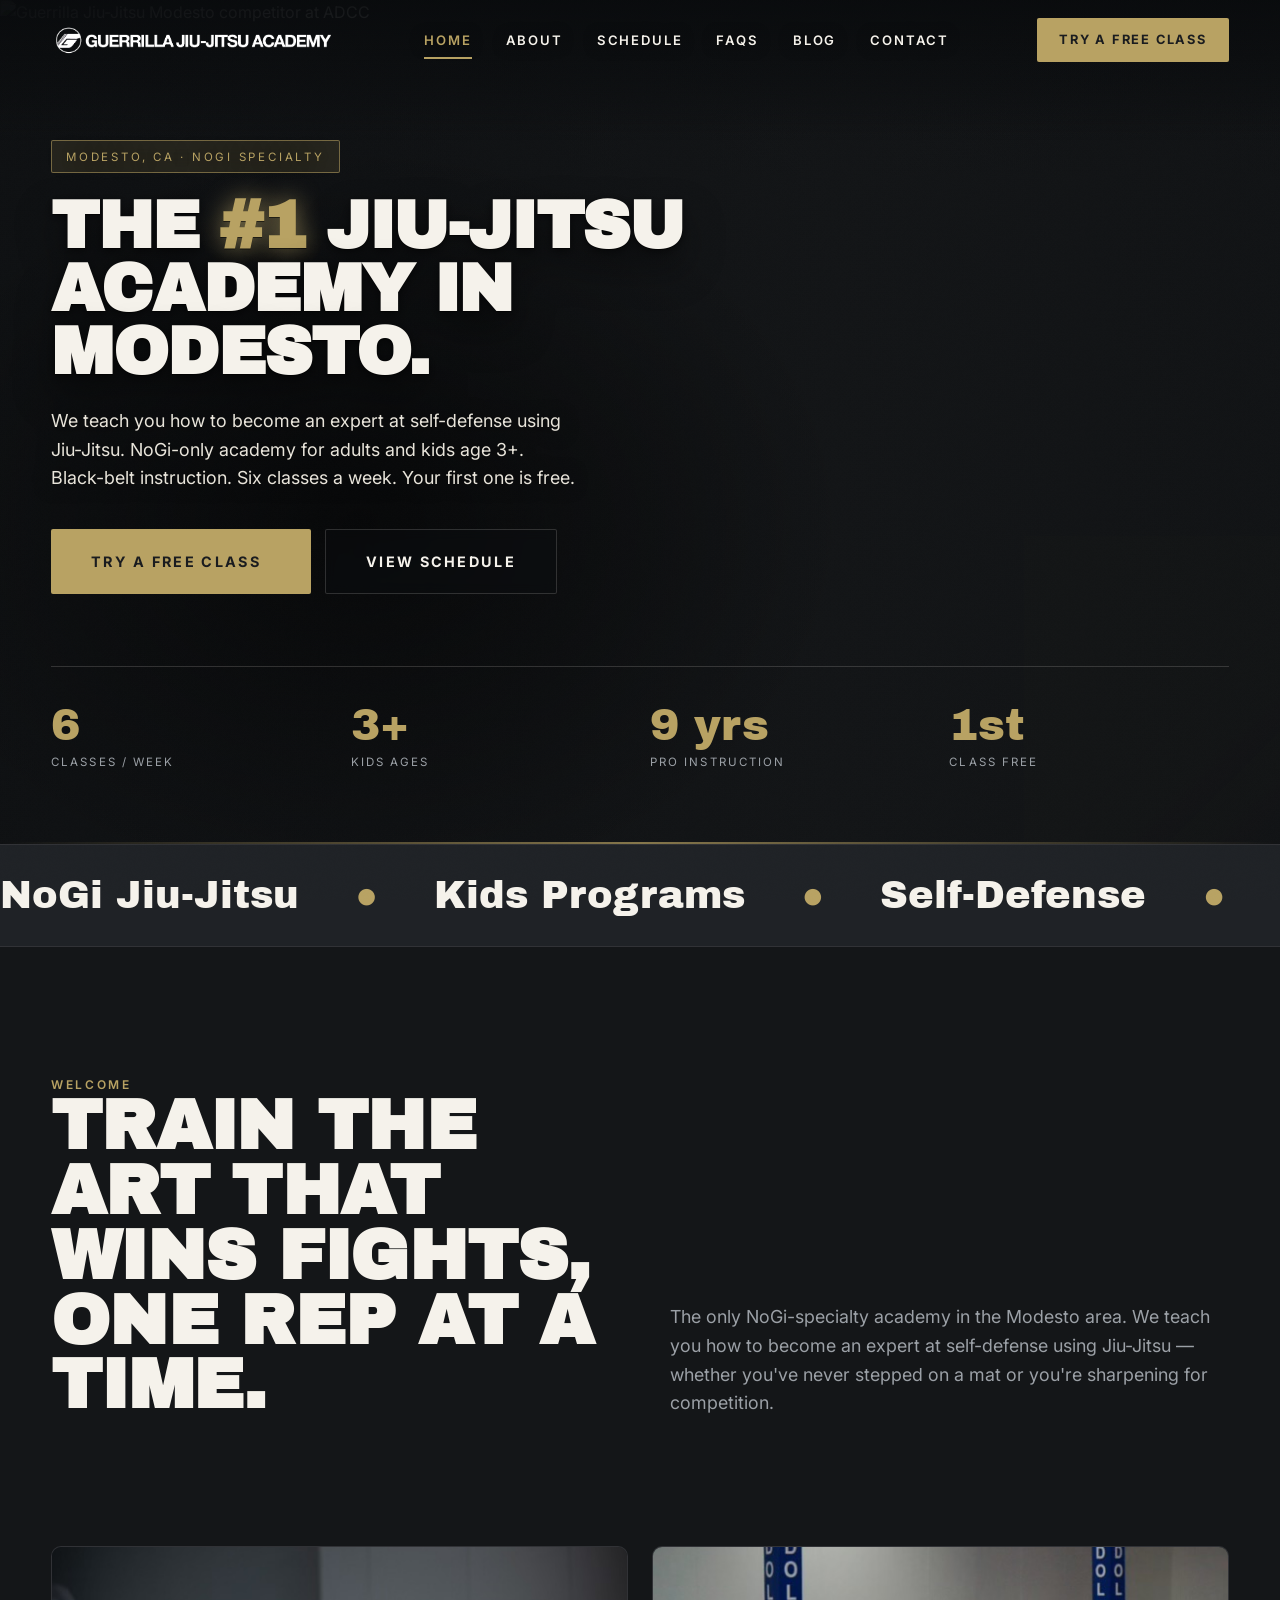
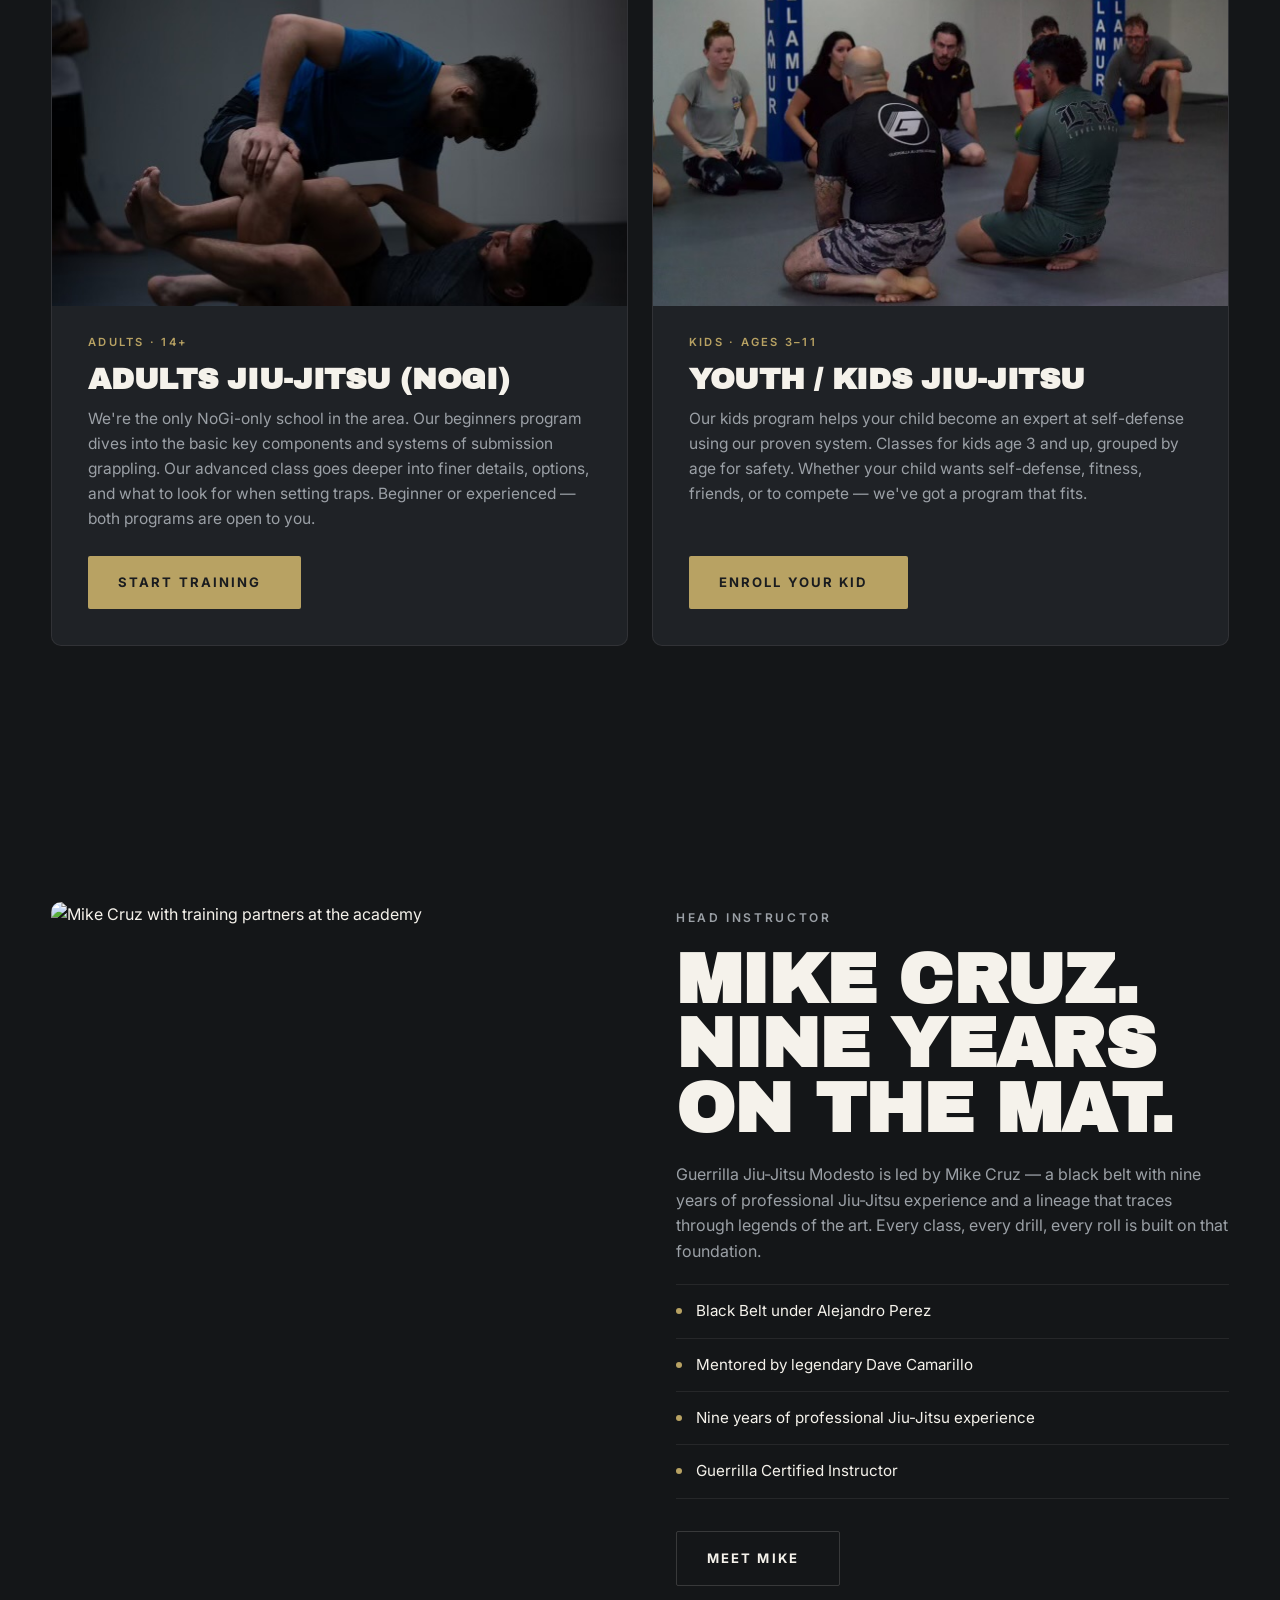
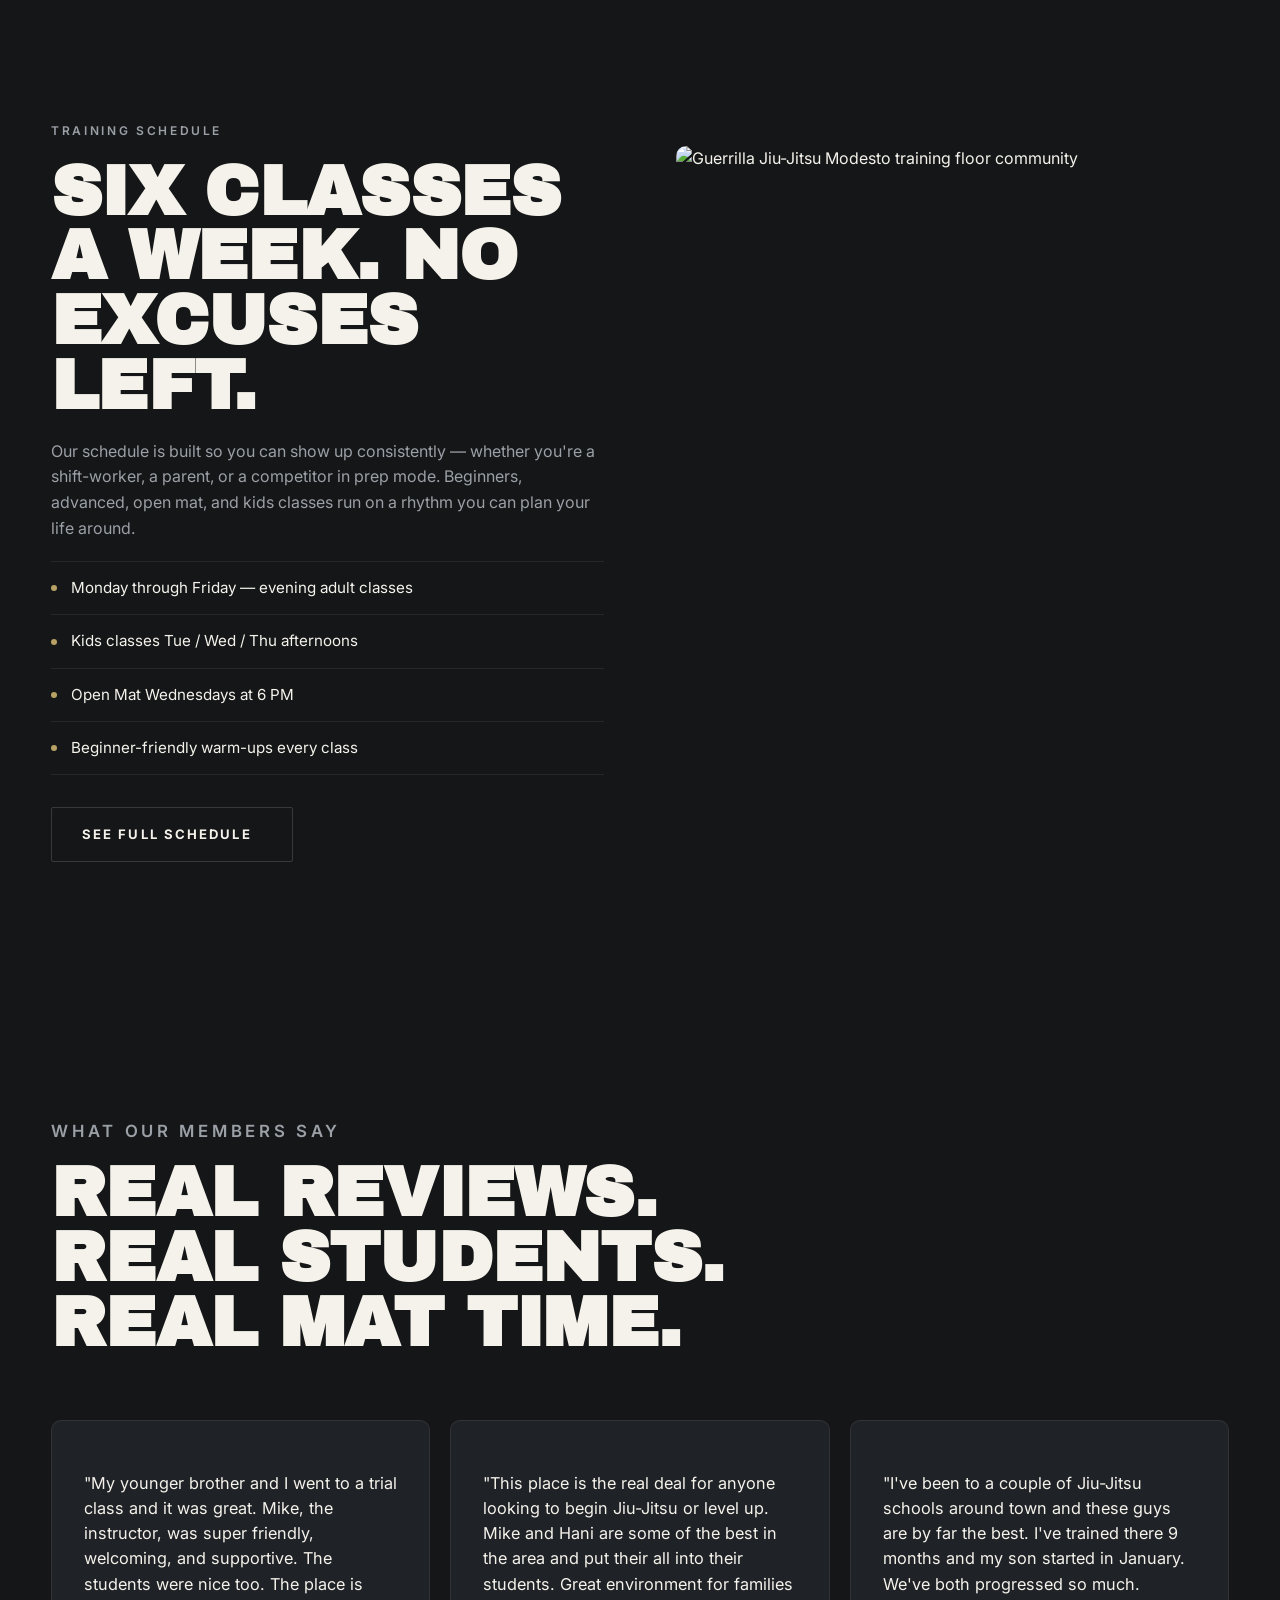
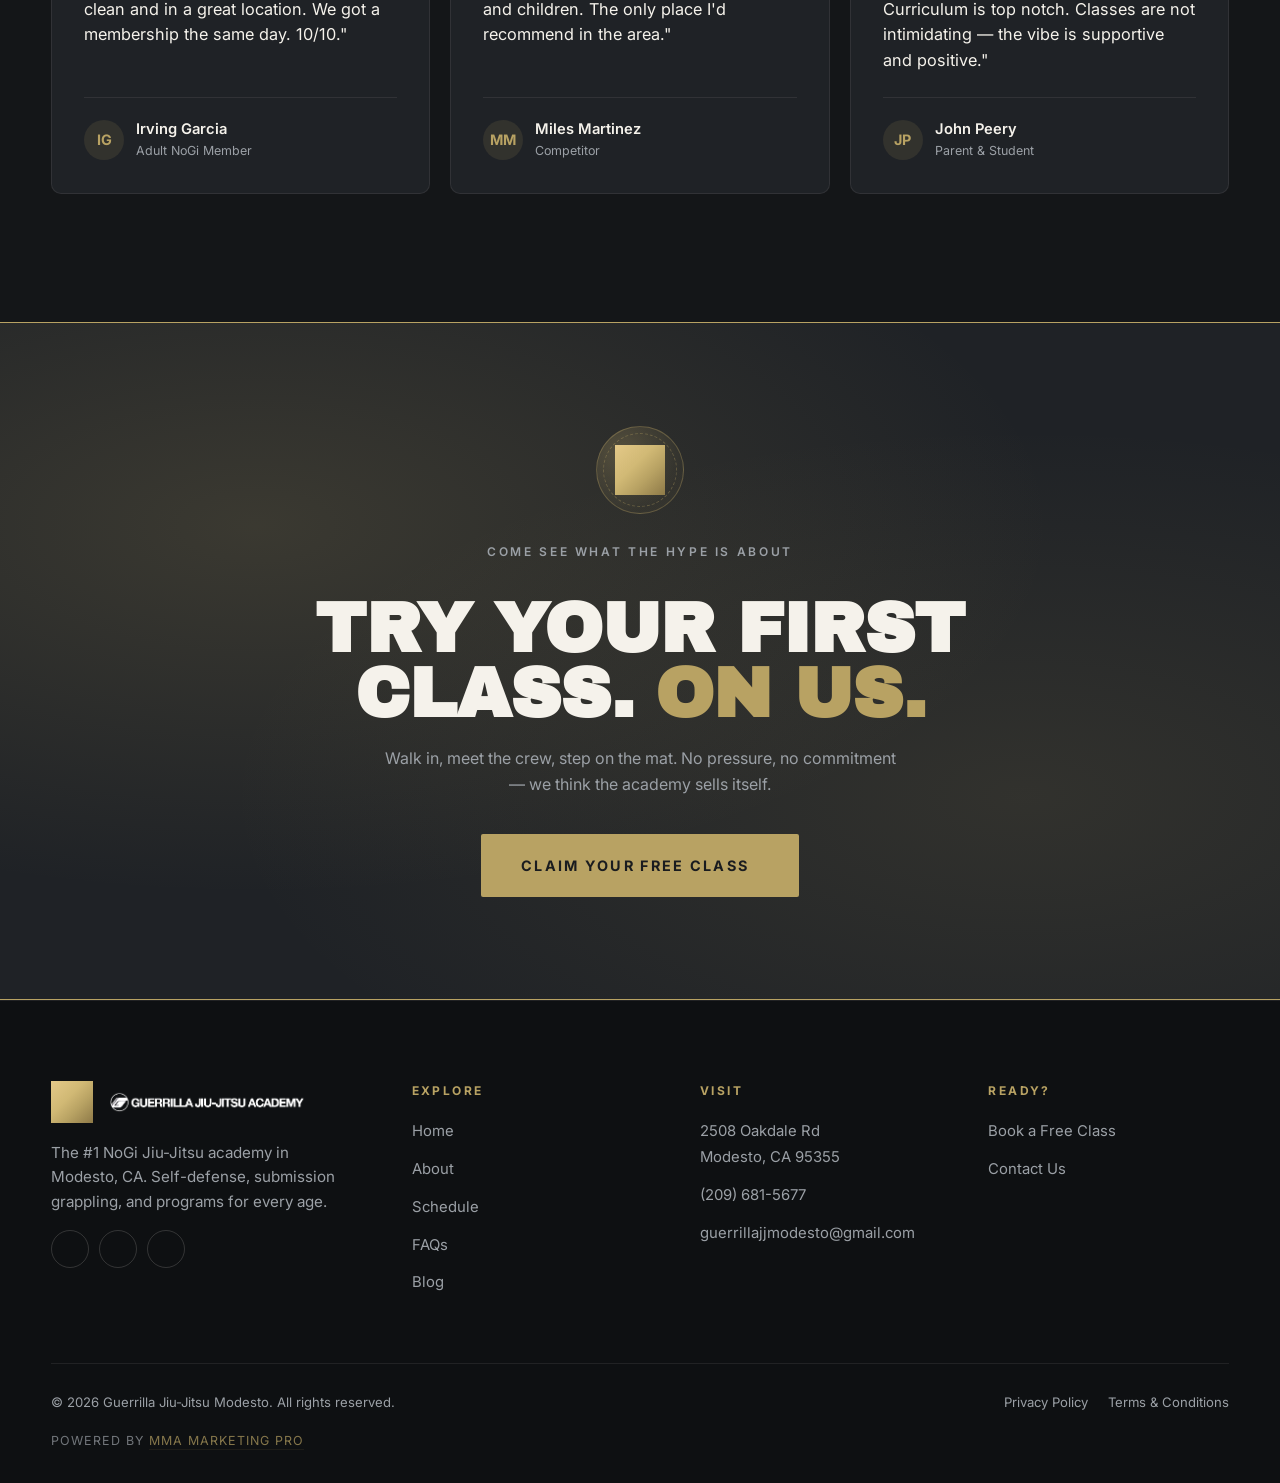
==== index.html @ cc15a61f "Initial site redesign — Guerrilla Jiu-Jitsu Modesto - 9 pages (home, about, schedule, contact, faqs," ====
<!DOCTYPE html>
<html lang="en">
<head>
<meta charset="UTF-8">
<meta name="viewport" content="width=device-width, initial-scale=1.0">
<title>Guerrilla Jiu-Jitsu Modesto | #1 NoGi BJJ Academy in Modesto, CA</title>
<meta name="description" content="Modesto's #1 Jiu-Jitsu academy. NoGi-specialty BJJ for adults and kids age 3+. Black-belt instruction, 6 classes per week. Try your first class free.">
<link rel="canonical" href="https://guerrillajiujitsumodesto.com/">
<meta name="robots" content="index,follow">
<meta name="author" content="Guerrilla Jiu-Jitsu Modesto">
<meta property="og:type" content="website">
<meta property="og:title" content="Guerrilla Jiu-Jitsu Modesto | #1 NoGi BJJ Academy in Modesto, CA">
<meta property="og:description" content="Modesto's #1 Jiu-Jitsu academy. NoGi-specialty BJJ for adults and kids age 3+. Black-belt instruction, 6 classes per week. Try your first class free.">
<meta property="og:url" content="https://guerrillajiujitsumodesto.com/">
<meta property="og:image" content="https://guerrillajiujitsumodesto.com/images/hero/IMG_1537.JPG">
<meta property="og:site_name" content="Guerrilla Jiu-Jitsu Modesto">
<meta name="twitter:card" content="summary_large_image">
<meta name="twitter:title" content="Guerrilla Jiu-Jitsu Modesto | #1 NoGi BJJ Academy in Modesto, CA">
<meta name="twitter:description" content="Modesto's #1 Jiu-Jitsu academy. NoGi-specialty BJJ for adults and kids age 3+. Black-belt instruction, 6 classes per week. Try your first class free.">
<meta name="twitter:image" content="https://guerrillajiujitsumodesto.com/images/hero/IMG_1537.JPG">
<link rel="icon" type="image/webp" href="images/logo/logo-circle.webp">
<link rel="apple-touch-icon" href="images/logo/logo-circle.webp">
<meta name="theme-color" content="#141618">
<link rel="preconnect" href="https://fonts.googleapis.com">
<link rel="preconnect" href="https://fonts.gstatic.com" crossorigin>
<link href="https://fonts.googleapis.com/css2?family=Archivo+Black&family=Inter:wght@400;500;600;700;800&display=swap" rel="stylesheet">
<link rel="stylesheet" href="styles.css">
</head>
<body>

<!-- NAVBAR -->
<nav class="nav" aria-label="Main navigation">
  <div class="nav-inner">
    <a class="nav-logo-wrap" href="index.html">
      <img class="nav-logo" src="images/logo/logo-wordmark.png" alt="Guerrilla Jiu-Jitsu Academy" onerror="this.style.display='none';this.nextElementSibling.classList.add('show');">
      <span class="nav-logo-text">GUERRILLA <span class="accent">JJ</span></span>
    </a>
    <div class="nav-links">
      <a href="index.html" class="active">Home</a>
      <a href="about.html">About</a>
      <a href="services.html">Schedule</a>
      <a href="faqs.html">FAQs</a>
      <a href="blog.html">Blog</a>
      <a href="contact.html">Contact</a>
    </div>
    <button class="nav-cta" data-cta="lead-modal">Try a Free Class</button>
    <button class="nav-toggle" aria-label="Open menu" aria-expanded="false">
      <i data-lucide="menu"></i>
    </button>
    <div class="nav-mobile">
      <a href="index.html">Home</a>
      <a href="about.html">About</a>
      <a href="services.html">Schedule</a>
      <a href="faqs.html">FAQs</a>
      <a href="blog.html">Blog</a>
      <a href="contact.html">Contact</a>
      <button class="nav-cta-mobile" data-cta="lead-modal">Try a Free Class</button>
    </div>
  </div>
</nav>
<main id="main">


<!-- HERO -->
<header class="hero">
  <div class="hero-bg">
    <img src="images/hero/IMG_1537.JPG" alt="Guerrilla Jiu-Jitsu Modesto competitor at ADCC" loading="lazy" decoding="async">
  </div>
  <div class="hero-watermark brand-stamp brand-stamp--circle brand-stamp--watermark" aria-hidden="true"></div>
  <div class="container hero-content">
    <p class="eyebrow">Modesto, CA · NoGi Specialty</p>
    <h1 class="display">The <span class="accent">#1</span> Jiu-Jitsu Academy in Modesto.</h1>
    <p class="lead">We teach you how to become an expert at self-defense using Jiu-Jitsu. NoGi-only academy for adults and kids age 3+. Black-belt instruction. Six classes a week. Your first one is free.</p>
    <div class="hero-ctas">
      <button class="btn btn-primary btn-large" data-cta="lead-modal">Try a Free Class <i data-lucide="arrow-right"></i></button>
      <a href="services.html" class="btn btn-ghost btn-large">View Schedule</a>
    </div>
    <div class="hero-stats">
      <div><div class="stat-num">6</div><div class="stat-label">Classes / Week</div></div>
      <div><div class="stat-num">3+</div><div class="stat-label">Kids Ages</div></div>
      <div><div class="stat-num">9 yrs</div><div class="stat-label">Pro Instruction</div></div>
      <div><div class="stat-num">1st</div><div class="stat-label">Class Free</div></div>
    </div>
  </div>
</header>

<!-- MARQUEE -->
<div class="marquee" aria-hidden="true">
  <div class="marquee-track">
    <span class="marquee-item">NoGi Jiu-Jitsu <span class="dot">●</span></span>
    <span class="marquee-item">Kids Programs <span class="dot">●</span></span>
    <span class="marquee-item">Self-Defense <span class="dot">●</span></span>
    <span class="marquee-item">Competition Ready <span class="dot">●</span></span>
    <span class="marquee-item">Submission Grappling <span class="dot">●</span></span>
    <span class="marquee-item">Beginners Welcome <span class="dot">●</span></span>
    <span class="marquee-item">NoGi Jiu-Jitsu <span class="dot">●</span></span>
    <span class="marquee-item">Kids Programs <span class="dot">●</span></span>
    <span class="marquee-item">Self-Defense <span class="dot">●</span></span>
    <span class="marquee-item">Competition Ready <span class="dot">●</span></span>
    <span class="marquee-item">Submission Grappling <span class="dot">●</span></span>
    <span class="marquee-item">Beginners Welcome <span class="dot">●</span></span>
  </div>
</div>

<!-- WELCOME -->
<section>
  <div class="container">
    <div class="section-head--split fade-up">
      <div>
        <p class="eyebrow">Welcome</p>
        <h2 class="display">Train the art that wins fights, one rep at a time.</h2>
      </div>
      <p class="lead">The only NoGi-specialty academy in the Modesto area. We teach you how to become an expert at self-defense using Jiu-Jitsu — whether you've never stepped on a mat or you're sharpening for competition.</p>
    </div>
  </div>
</section>

<!-- PROGRAMS -->
<section style="padding-top: 0;">
  <div class="container">
    <div class="programs">
      <article class="program-card fade-up">
        <div class="program-card-img">
          <img src="images/gallery/DSC04588.jpg" alt="Adults NoGi class training" loading="lazy" decoding="async">
        </div>
        <div class="program-card-tag">Adults · 14+</div>
        <h3 class="display">Adults Jiu-Jitsu (NoGi)</h3>
        <p>We're the only NoGi-only school in the area. Our beginners program dives into the basic key components and systems of submission grappling. Our advanced class goes deeper into finer details, options, and what to look for when setting traps. Beginner or experienced — both programs are open to you.</p>
        <button class="btn btn-primary" data-cta="lead-modal" data-program="adults-jiu-jitsu">Start Training <i data-lucide="arrow-right"></i></button>
      </article>
      <article class="program-card fade-up">
        <div class="program-card-img">
          <img src="images/gallery/IMG_3785.jpg" alt="Group class at Guerrilla Jiu-Jitsu Modesto" loading="lazy" decoding="async">
        </div>
        <div class="program-card-tag">Kids · Ages 3–11</div>
        <h3 class="display">Youth / Kids Jiu-Jitsu</h3>
        <p>Our kids program helps your child become an expert at self-defense using our proven system. Classes for kids age 3 and up, grouped by age for safety. Whether your child wants self-defense, fitness, friends, or to compete — we've got a program that fits.</p>
        <button class="btn btn-primary" data-cta="lead-modal" data-program="kids-jiu-jitsu">Enroll Your Kid <i data-lucide="arrow-right"></i></button>
      </article>
    </div>
  </div>
</section>

<!-- INSTRUCTOR FEATURE -->
<section>
  <div class="container">
    <div class="feature-row fade-up">
      <div class="feature-media">
        <img src="images/gallery/merab_aljo_visit-50.JPEG" alt="Mike Cruz with training partners at the academy" loading="lazy" decoding="async">
      </div>
      <div class="feature-copy">
        <p class="eyebrow">Head Instructor</p>
        <h2 class="display">Mike Cruz. Nine Years on the Mat.</h2>
        <p>Guerrilla Jiu-Jitsu Modesto is led by Mike Cruz — a black belt with nine years of professional Jiu-Jitsu experience and a lineage that traces through legends of the art. Every class, every drill, every roll is built on that foundation.</p>
        <ul class="feature-list">
          <li>Black Belt under Alejandro Perez</li>
          <li>Mentored by legendary Dave Camarillo</li>
          <li>Nine years of professional Jiu-Jitsu experience</li>
          <li>Guerrilla Certified Instructor</li>
        </ul>
        <a href="about.html" class="btn btn-ghost">Meet Mike <i data-lucide="arrow-right"></i></a>
      </div>
    </div>
  </div>
</section>

<!-- 6 DAYS -->
<section style="padding-top: 0;">
  <div class="container">
    <div class="feature-row feature-row--reverse fade-up">
      <div class="feature-media">
        <img src="images/gallery/IMG_1856.JPG" alt="Guerrilla Jiu-Jitsu Modesto training floor community" loading="lazy" decoding="async">
      </div>
      <div class="feature-copy">
        <p class="eyebrow">Training Schedule</p>
        <h2 class="display">Six Classes a Week. No Excuses Left.</h2>
        <p>Our schedule is built so you can show up consistently — whether you're a shift-worker, a parent, or a competitor in prep mode. Beginners, advanced, open mat, and kids classes run on a rhythm you can plan your life around.</p>
        <ul class="feature-list">
          <li>Monday through Friday — evening adult classes</li>
          <li>Kids classes Tue / Wed / Thu afternoons</li>
          <li>Open Mat Wednesdays at 6 PM</li>
          <li>Beginner-friendly warm-ups every class</li>
        </ul>
        <a href="services.html" class="btn btn-ghost">See Full Schedule <i data-lucide="arrow-right"></i></a>
      </div>
    </div>
  </div>
</section>

<!-- TESTIMONIALS -->
<section>
  <div class="container">
    <div class="section-head fade-up">
      <p class="eyebrow">What Our Members Say</p>
      <h2 class="display">Real Reviews. Real Students. Real Mat Time.</h2>
    </div>
    <div class="testimonials">
      <article class="testimonial fade-up">
        <div class="stars" aria-label="5 stars">
          <i data-lucide="star" fill="currentColor"></i><i data-lucide="star" fill="currentColor"></i><i data-lucide="star" fill="currentColor"></i><i data-lucide="star" fill="currentColor"></i><i data-lucide="star" fill="currentColor"></i>
        </div>
        <blockquote>"My younger brother and I went to a trial class and it was great. Mike, the instructor, was super friendly, welcoming, and supportive. The students were nice too. The place is clean and in a great location. We got a membership the same day. 10/10."</blockquote>
        <div class="testimonial-author">
          <div class="testimonial-author-avatar">IG</div>
          <div>
            <div class="testimonial-author-name">Irving Garcia</div>
            <div class="testimonial-author-label">Adult NoGi Member</div>
          </div>
        </div>
      </article>
      <article class="testimonial fade-up">
        <div class="stars" aria-label="5 stars">
          <i data-lucide="star" fill="currentColor"></i><i data-lucide="star" fill="currentColor"></i><i data-lucide="star" fill="currentColor"></i><i data-lucide="star" fill="currentColor"></i><i data-lucide="star" fill="currentColor"></i>
        </div>
        <blockquote>"This place is the real deal for anyone looking to begin Jiu-Jitsu or level up. Mike and Hani are some of the best in the area and put their all into their students. Great environment for families and children. The only place I'd recommend in the area."</blockquote>
        <div class="testimonial-author">
          <div class="testimonial-author-avatar">MM</div>
          <div>
            <div class="testimonial-author-name">Miles Martinez</div>
            <div class="testimonial-author-label">Competitor</div>
          </div>
        </div>
      </article>
      <article class="testimonial fade-up">
        <div class="stars" aria-label="5 stars">
          <i data-lucide="star" fill="currentColor"></i><i data-lucide="star" fill="currentColor"></i><i data-lucide="star" fill="currentColor"></i><i data-lucide="star" fill="currentColor"></i><i data-lucide="star" fill="currentColor"></i>
        </div>
        <blockquote>"I've been to a couple of Jiu-Jitsu schools around town and these guys are by far the best. I've trained there 9 months and my son started in January. We've both progressed so much. Curriculum is top notch. Classes are not intimidating — the vibe is supportive and positive."</blockquote>
        <div class="testimonial-author">
          <div class="testimonial-author-avatar">JP</div>
          <div>
            <div class="testimonial-author-name">John Peery</div>
            <div class="testimonial-author-label">Parent & Student</div>
          </div>
        </div>
      </article>
    </div>
  </div>
</section>

<!-- CTA BANNER -->
<section class="cta-banner">
  <div class="container fade-up">
    <span class="brand-medallion" aria-hidden="true"><span class="brand-stamp brand-stamp--circle brand-stamp--gold"></span></span>
    <p class="eyebrow">Come See What the Hype Is About</p>
    <h2 class="display">Try Your First Class. <span style="color: var(--accent)">On Us.</span></h2>
    <p>Walk in, meet the crew, step on the mat. No pressure, no commitment — we think the academy sells itself.</p>
    <button class="btn btn-primary btn-large" data-cta="lead-modal">Claim Your Free Class <i data-lucide="arrow-right"></i></button>
  </div>
</section>

<!-- FOOTER -->
</main>
<footer class="footer">
  <div class="container">
    <div class="footer-grid">
      <div class="footer-brand">
        <div class="footer-brand-lockup"><span class="brand-stamp brand-stamp--circle brand-stamp--gold" style="width:42px;height:42px;" aria-hidden="true"></span><img class="footer-wordmark" src="images/logo/logo-wordmark.png" alt="Guerrilla Jiu-Jitsu Academy"></div>
        <p>The #1 NoGi Jiu-Jitsu academy in Modesto, CA. Self-defense, submission grappling, and programs for every age.</p>
        <div class="footer-social">
          <a href="http://instagram.com/guerrillajjmodesto" target="_blank" rel="noopener" aria-label="Instagram"><i data-lucide="instagram"></i></a>
          <a href="mailto:guerrillajjmodesto@gmail.com" aria-label="Email"><i data-lucide="mail"></i></a>
          <a href="tel:+12096815677" aria-label="Phone"><i data-lucide="phone"></i></a>
        </div>
      </div>
      <div class="footer-col">
        <h5>Explore</h5>
        <ul>
          <li><a href="index.html">Home</a></li>
          <li><a href="about.html">About</a></li>
          <li><a href="services.html">Schedule</a></li>
          <li><a href="faqs.html">FAQs</a></li>
          <li><a href="blog.html">Blog</a></li>
        </ul>
      </div>
      <div class="footer-col">
        <h5>Visit</h5>
        <ul>
          <li><a href="https://maps.google.com/?q=2508+Oakdale+Rd+Modesto+CA+95355" target="_blank" rel="noopener">2508 Oakdale Rd<br>Modesto, CA 95355</a></li>
          <li><a href="tel:+12096815677">(209) 681-5677</a></li>
          <li><a href="mailto:guerrillajjmodesto@gmail.com">guerrillajjmodesto@gmail.com</a></li>
        </ul>
      </div>
      <div class="footer-col">
        <h5>Ready?</h5>
        <ul>
          <li><a href="#" data-cta="lead-modal">Book a Free Class</a></li>
          <li><a href="contact.html">Contact Us</a></li>
        </ul>
      </div>
    </div>
    <div class="footer-bottom">
      <div>© <span data-year></span> Guerrilla Jiu-Jitsu Modesto. All rights reserved.</div>
      <div class="footer-bottom-links">
        <a href="privacy-policy.html">Privacy Policy</a>
        <a href="terms-conditions.html">Terms & Conditions</a>
      </div>
    </div>
    <p class="powered-by" style="margin-top: 18px;">
      Powered by <a href="https://www.mmamarketingpro.com" target="_blank" rel="noopener">MMA Marketing Pro</a>
    </p>
  </div>
</footer>

<!-- LEAD MODAL -->
<div class="lead-modal" id="lead-modal" role="dialog" aria-modal="true" aria-labelledby="lead-modal-title">
  <div class="lead-modal__backdrop" aria-hidden="true"></div>
  <div class="lead-modal__card">
    <button class="lead-modal__close" aria-label="Close"><i data-lucide="x"></i></button>
    <p class="lead-modal__eyebrow">Step 1 of 2</p>
    <h3 class="lead-modal__title" id="lead-modal-title">Claim Your Free Trial Class</h3>
    <p class="lead-modal__subtitle">Tell us a bit about you — on the next step we'll show you our class calendar so you can pick a time.</p>
    <form novalidate>
      <div class="form-row form-row--split">
        <div class="lead-modal__field">
          <label for="lm-first">First Name</label>
          <input id="lm-first" name="firstName" type="text" autocomplete="given-name" required>
          <div class="lead-modal__error">Please enter your first name.</div>
        </div>
        <div class="lead-modal__field">
          <label for="lm-last">Last Name</label>
          <input id="lm-last" name="lastName" type="text" autocomplete="family-name" required>
          <div class="lead-modal__error">Please enter your last name.</div>
        </div>
      </div>
      <div class="form-row lead-modal__field">
        <label for="lm-email">Email</label>
        <input id="lm-email" name="email" type="email" autocomplete="email" required>
        <div class="lead-modal__error">Please enter a valid email address.</div>
      </div>
      <div class="form-row lead-modal__field">
        <label for="lm-phone">Phone</label>
        <input id="lm-phone" name="phone" type="tel" autocomplete="tel" placeholder="(209) 555-1234" required>
        <div class="lead-modal__error">Please enter a valid phone number.</div>
      </div>
      <div class="form-row lead-modal__field">
        <label for="lm-program">Which Class?</label>
        <select id="lm-program" name="program" required>
          <option value="">Choose a program…</option>
          <option value="adults-jiu-jitsu">Adult Jiu-Jitsu</option>
          <option value="kids-jiu-jitsu">Kids Jiu-Jitsu</option>
        </select>
        <div class="lead-modal__error">Please choose a program.</div>
      </div>
      <button type="submit" class="lead-modal__submit">Continue to Booking →</button>
    </form>
  </div>
</div>

<script src="https://unpkg.com/lucide@latest"></script>
<script src="scripts.js"></script>
<script type="application/ld+json">{"@context":"https://schema.org","@type":["LocalBusiness","SportsActivityLocation"],"name":"Guerrilla Jiu-Jitsu Modesto","alternateName":"Guerrilla Jiu-Jitsu Academy","description":"The #1 NoGi Jiu-Jitsu academy in Modesto, CA. Brazilian Jiu-Jitsu for adults and kids, taught by black belts.","url":"https://guerrillajiujitsumodesto.com/","telephone":"(209) 681-5677","email":"guerrillajjmodesto@gmail.com","image":"https://guerrillajiujitsumodesto.com/images/hero/IMG_1537.JPG","logo":"https://guerrillajiujitsumodesto.com/images/logo/logo-wordmark.png","priceRange":"$$","address":{"@type":"PostalAddress","streetAddress":"2508 Oakdale Rd","addressLocality":"Modesto","addressRegion":"CA","postalCode":"95355","addressCountry":"US"},"geo":{"@type":"GeoCoordinates","latitude":"37.7058","longitude":"-120.9366"},"openingHoursSpecification":[{"@type":"OpeningHoursSpecification","dayOfWeek":["Monday","Tuesday","Wednesday","Thursday","Friday"],"opens":"16:00","closes":"20:00"}],"sameAs":["http://instagram.com/guerrillajjmodesto"]}</script>
<script type="application/ld+json">{"@context":"https://schema.org","@type":"Organization","name":"Guerrilla Jiu-Jitsu Modesto","url":"https://guerrillajiujitsumodesto.com/","logo":"https://guerrillajiujitsumodesto.com/images/logo/logo-wordmark.png","sameAs":["http://instagram.com/guerrillajjmodesto"]}</script>
<script type="application/ld+json">{"@context":"https://schema.org","@type":"WebSite","name":"Guerrilla Jiu-Jitsu Modesto","url":"https://guerrillajiujitsumodesto.com/"}</script>
<script type="application/ld+json">{"@context":"https://schema.org","@type":"LocalBusiness","name":"Guerrilla Jiu-Jitsu Modesto","url":"https://guerrillajiujitsumodesto.com/","aggregateRating":{"@type":"AggregateRating","ratingValue":"5.0","reviewCount":"6","bestRating":"5"},"review":[{"@type":"Review","author":{"@type":"Person","name":"Irving Garcia"},"reviewRating":{"@type":"Rating","ratingValue":"5"},"reviewBody":"My younger brother and I went to a trial class and it was great. Mike, the instructor, was super friendly, welcoming, and supportive. 10/10."},{"@type":"Review","author":{"@type":"Person","name":"Miles Martinez"},"reviewRating":{"@type":"Rating","ratingValue":"5"},"reviewBody":"This place is the real deal for anyone looking to begin Jiu-Jitsu or level up. Mike and Hani are some of the best in the area."},{"@type":"Review","author":{"@type":"Person","name":"John Peery"},"reviewRating":{"@type":"Rating","ratingValue":"5"},"reviewBody":"I've been to a couple of Jiu-Jitsu schools around town and these guys are by far the best. The curriculum here is top notch."}]}</script>
<script type="application/ld+json">{"@context":"https://schema.org","@type":"FAQPage","mainEntity":[{"@type":"Question","name":"Is Brazilian Jiu-Jitsu suitable for beginners?","acceptedAnswer":{"@type":"Answer","text":"Yes. Brazilian Jiu-Jitsu is suitable for beginners of all ages and fitness levels. Our Adults NoGi Beginners class is specifically designed for people who have never stepped on a mat before."}},{"@type":"Question","name":"Do I need to be in shape to start training Brazilian Jiu-Jitsu?","acceptedAnswer":{"@type":"Answer","text":"No. Brazilian Jiu-Jitsu is for everyone, regardless of current fitness level. You'll get in shape by training."}},{"@type":"Question","name":"I'm worried about getting injured. Is Brazilian Jiu-Jitsu safe?","acceptedAnswer":{"@type":"Answer","text":"Brazilian Jiu-Jitsu emphasizes technique and control, not brute force. We teach tapping early and often to keep training safe."}},{"@type":"Question","name":"Can Brazilian Jiu-Jitsu help with self-defense?","acceptedAnswer":{"@type":"Answer","text":"Absolutely. Brazilian Jiu-Jitsu teaches effective self-defense techniques for individuals of all sizes and strengths."}},{"@type":"Question","name":"What can I expect in my first Brazilian Jiu-Jitsu class?","acceptedAnswer":{"@type":"Answer","text":"A light warm-up, foundational techniques, and drilling with a partner in a welcoming environment. You won't be thrown into live rolling on day one."}},{"@type":"Question","name":"What should I wear to a NoGi class?","acceptedAnswer":{"@type":"Answer","text":"Athletic shorts without zippers or pockets, and a rashguard or fitted t-shirt. No shoes on the mats."}},{"@type":"Question","name":"Do you offer a free trial class?","acceptedAnswer":{"@type":"Answer","text":"Yes \u2014 your first class is free."}},{"@type":"Question","name":"Can my child train here?","acceptedAnswer":{"@type":"Answer","text":"Yes. We have kids classes for ages 3 and up, grouped by age for a safe, age-appropriate experience."}}]}</script>
</body>
</html>
---- styles.css ----
/* ==========================================================================
   GUERRILLA JIU-JITSU MODESTO
   Style: Performance-Athletic · Brand Kit · Dark mode
   ========================================================================== */

:root {
  --bg: #141618;
  --card: #1F2226;
  --elevated: #2A2D31;
  --accent: #B8A263;
  --accent-hover: #D1B975;
  --accent-subtle: rgba(184, 162, 99, 0.12);
  --text: #F5F2EB;
  --muted: #9BA0A6;
  --border: rgba(245, 242, 235, 0.08);
  --border-strong: rgba(245, 242, 235, 0.16);

  --display: 'Archivo Black', 'Anton', 'Impact', sans-serif;
  --body: 'Inter', system-ui, -apple-system, sans-serif;

  --max: 1440px;
  --gutter: clamp(20px, 4vw, 56px);

  --r-sm: 4px;
  --r-md: 10px;
  --r-lg: 20px;
}

* { box-sizing: border-box; margin: 0; padding: 0; }

html { scroll-behavior: smooth; }

body {
  background: var(--bg);
  color: var(--text);
  font-family: var(--body);
  font-size: 16px;
  line-height: 1.6;
  -webkit-font-smoothing: antialiased;
  overflow-x: hidden;
  position: relative;
}

/* Noise overlay */
body::before {
  content: '';
  position: fixed; inset: 0;
  pointer-events: none;
  z-index: 1;
  background-image: url("data:image/svg+xml;utf8,<svg xmlns='http://www.w3.org/2000/svg' width='200' height='200'><filter id='n'><feTurbulence type='fractalNoise' baseFrequency='0.9' numOctaves='2'/></filter><rect width='200' height='200' filter='url(%23n)' opacity='0.5'/></svg>");
  opacity: 0.04;
  mix-blend-mode: overlay;
}

img { max-width: 100%; display: block; }
a { color: inherit; text-decoration: none; }
button { font: inherit; cursor: pointer; border: none; background: none; color: inherit; }

/* Typography ============================================================== */

.display { font-family: var(--display); font-weight: 900; text-transform: uppercase; line-height: 0.92; letter-spacing: -0.01em; }

h1.display { font-size: clamp(2.5rem, 6.5vw, 6rem); }
h2.display { font-size: clamp(2rem, 5.5vw, 4.75rem); }
h3.display { font-size: clamp(1.5rem, 3vw, 2.25rem); }

.eyebrow {
  font-family: var(--body);
  font-size: 0.75rem;
  letter-spacing: 0.22em;
  text-transform: uppercase;
  font-weight: 600;
  color: var(--accent);
}

.lead { font-size: clamp(1.05rem, 1.4vw, 1.25rem); color: var(--muted); max-width: 60ch; }

/* Layout ================================================================== */

.container {
  width: 100%;
  max-width: var(--max);
  margin-inline: auto;
  padding-inline: var(--gutter);
  position: relative;
  z-index: 2;
}

section { padding-block: clamp(72px, 10vw, 140px); position: relative; }

/* Navbar =================================================================== */

.nav {
  position: fixed; top: 0; left: 0; right: 0;
  z-index: 100;
  padding: 18px 0;
  background: transparent;
  transition: background 0.3s ease, backdrop-filter 0.3s ease, padding 0.3s ease, border-color 0.3s ease;
  border-bottom: 1px solid transparent;
}
/* Soft top-of-page scrim — sits behind the nav, darkens whatever is
   underneath (hero image, page headers) to guarantee nav legibility.
   Fades away once the user scrolls and the nav gets its own blurred bg. */
.nav::before {
  content: '';
  position: absolute;
  inset: 0 0 auto 0;
  height: 140px;
  background: linear-gradient(180deg, rgba(8, 10, 12, 0.78) 0%, rgba(8, 10, 12, 0.4) 55%, rgba(8, 10, 12, 0) 100%);
  pointer-events: none;
  z-index: -1;
  transition: opacity 0.3s ease;
}
.nav.scrolled::before { opacity: 0; }
.nav.scrolled {
  background: rgba(20, 22, 24, 0.85);
  backdrop-filter: blur(12px);
  -webkit-backdrop-filter: blur(12px);
  padding: 10px 0;
  border-bottom-color: var(--border);
}
.nav-inner {
  max-width: var(--max);
  margin-inline: auto;
  padding-inline: var(--gutter);
  display: flex;
  align-items: center;
  justify-content: space-between;
  gap: 24px;
}
.nav-logo-wrap { display: flex; align-items: center; gap: 12px; min-height: 44px; }

/* Primary wordmark logo — inverts the black source to crisp near-white */
.nav-logo {
  height: 34px;
  width: auto;
  max-width: 320px;
  filter: invert(1) brightness(1.04);
  transition: filter 0.3s ease;
}
.nav-logo-wrap:hover .nav-logo {
  /* subtle gold wash on hover: invert → then tint with a hue-rotate */
  filter: invert(1) brightness(1.04) sepia(0.3) saturate(1.4) hue-rotate(-8deg);
}
@media (max-width: 540px) { .nav-logo { height: 28px; } }

/* Fallback text mark (shown only if image fails to load via onerror) */
.nav-logo-text {
  font-family: var(--display);
  font-size: 1.05rem;
  letter-spacing: 0.02em;
  color: var(--text);
  line-height: 1;
  display: none; /* hidden by default — logo image is the primary */
}
.nav-logo-text.show { display: inline; }
.nav-logo-text .accent { color: var(--accent); }

.nav-links { display: flex; gap: 34px; align-items: center; }
.nav-links a {
  font-size: 0.82rem;
  font-weight: 600;
  letter-spacing: 0.14em;
  text-transform: uppercase;
  color: var(--text);
  transition: color 0.2s ease, text-shadow 0.3s ease;
  position: relative;
  padding: 6px 0;
}
/* When nav is transparent (over hero image), add a soft dark glow behind
   the link text so it stays legible regardless of what's underneath.
   When scrolled, the nav has its own tinted blurred bg, so the glow is off. */
.nav:not(.scrolled) .nav-links a {
  text-shadow: 0 1px 14px rgba(0, 0, 0, 0.75), 0 0 2px rgba(0, 0, 0, 0.4);
}
.nav-links a:hover { color: var(--accent); }
.nav-links a.active { color: var(--accent); }
.nav-links a.active::after {
  content: ''; position: absolute; left: 0; right: 0; bottom: -2px;
  height: 2px; background: var(--accent);
}

.nav-cta {
  display: inline-flex; align-items: center; gap: 10px;
  background: var(--accent); color: #1A1C1F;
  padding: 12px 22px;
  font-weight: 700; font-size: 0.8rem;
  letter-spacing: 0.14em; text-transform: uppercase;
  border-radius: 2px;
  transition: transform 0.2s ease, background 0.2s ease;
}
.nav-cta:hover { background: var(--accent-hover); transform: translateY(-1px); }

.nav-toggle { display: none; width: 44px; height: 44px; align-items: center; justify-content: center; color: var(--text); }

.nav-mobile { display: none; }

@media (max-width: 960px) {
  .nav-links, .nav-cta { display: none; }
  .nav-toggle { display: inline-flex; }
  .nav.open .nav-mobile {
    display: flex;
    position: absolute;
    top: 100%; left: 0; right: 0;
    flex-direction: column;
    background: var(--bg);
    border-top: 1px solid var(--border);
    padding: 20px var(--gutter) 28px;
    gap: 16px;
  }
  .nav.open .nav-mobile a {
    font-size: 0.95rem; font-weight: 600;
    letter-spacing: 0.12em; text-transform: uppercase;
    padding: 10px 0;
    border-bottom: 1px solid var(--border);
    color: var(--text);
  }
  .nav.open .nav-mobile .nav-cta-mobile {
    display: inline-flex; align-items: center; justify-content: center;
    background: var(--accent); color: #1A1C1F;
    padding: 14px 22px; border-radius: 2px;
    font-weight: 700; margin-top: 6px;
  }
}

/* Simplified booking navbar */
.nav.nav--booking .nav-links,
.nav.nav--booking .nav-cta,
.nav.nav--booking .nav-toggle { display: none; }

/* Buttons ================================================================== */

.btn {
  display: inline-flex; align-items: center; gap: 10px;
  padding: 16px 30px;
  font-weight: 700; font-size: 0.82rem;
  letter-spacing: 0.16em; text-transform: uppercase;
  border-radius: 2px;
  transition: transform 0.2s ease, background 0.2s ease, color 0.2s ease, border-color 0.2s ease;
  cursor: pointer;
  will-change: transform;
}
.btn-primary { background: var(--accent); color: #1A1C1F; }
.btn-primary:hover { background: var(--accent-hover); transform: translateY(-1px); }
.btn-ghost { background: transparent; color: var(--text); border: 1px solid var(--border-strong); }
.btn-ghost:hover { border-color: var(--accent); color: var(--accent); transform: translateY(-1px); }
.btn-large { padding: 20px 40px; font-size: 0.9rem; }

/* Brand stamp system ======================================================
   The uploaded logos are pure black. Rather than sit flat on dark bg, we
   use them as CSS masks and fill them with brand gradients or solid white.
   Three treatments:
     .brand-stamp--gold     → gold gradient fill, used as a medallion motif
     .brand-stamp--watermark → very-low-opacity gold ghost for hero backgrounds
     .brand-mark-white       → solid cream/white fill for small inline marks
   ========================================================================== */

.brand-stamp {
  -webkit-mask-repeat: no-repeat;
  mask-repeat: no-repeat;
  -webkit-mask-position: center;
  mask-position: center;
  -webkit-mask-size: contain;
  mask-size: contain;
  background-color: var(--accent);
  pointer-events: none;
  aspect-ratio: 1;
  display: inline-block;
}
.brand-stamp--circle {
  -webkit-mask-image: url('images/logo/logo-circle.webp');
  mask-image: url('images/logo/logo-circle.webp');
}
.brand-stamp--gold {
  background: linear-gradient(135deg, #E4C988 0%, #D1B975 40%, #B8A263 65%, #8E7A48 100%);
}
.brand-stamp--watermark {
  background: linear-gradient(135deg, rgba(209,185,117,0.22) 0%, rgba(184,162,99,0.08) 60%, rgba(184,162,99,0) 100%);
}
.brand-mark-white {
  -webkit-mask-image: url('images/logo/logo-circle.webp');
  mask-image: url('images/logo/logo-circle.webp');
  -webkit-mask-repeat: no-repeat;
  mask-repeat: no-repeat;
  -webkit-mask-position: center;
  mask-position: center;
  -webkit-mask-size: contain;
  mask-size: contain;
  background-color: var(--text);
  aspect-ratio: 1;
  display: inline-block;
}

/* Ring medallion — a gold bordered disc that sits behind/around a logo mark.
   Used for premium "championship" vibes in hero + CTA banners. */
.brand-medallion {
  position: relative;
  display: inline-flex;
  align-items: center;
  justify-content: center;
  width: 88px;
  height: 88px;
  border-radius: 50%;
  background: radial-gradient(circle at 30% 30%, rgba(209,185,117,0.25), rgba(184,162,99,0.05) 70%);
  border: 1px solid rgba(184,162,99,0.35);
}
.brand-medallion::after {
  content: '';
  position: absolute; inset: 6px;
  border-radius: 50%;
  border: 1px dashed rgba(184,162,99,0.35);
}
.brand-medallion .brand-stamp {
  width: 58%;
  height: 58%;
  position: relative;
  z-index: 2;
}

/* Hero ===================================================================== */

.hero {
  min-height: 92vh;
  display: flex; align-items: flex-end;
  padding-block: 140px 72px;
  position: relative;
  overflow: hidden;
}
.hero-bg {
  position: absolute; inset: 0; z-index: 0;
}
.hero-bg img {
  width: 100%; height: 100%; object-fit: cover;
  filter: grayscale(0.18) contrast(1.18) brightness(0.92) saturate(0.95);
}
/* Multi-layer directional scrim:
   1) horizontal — heavy on the left (where text lives), light on the right
   2) radial vignette — darkens the text zone specifically
   3) vertical fade — smooth edge into the marquee section below
   Together these "press" the photo down under the type without hiding it. */
.hero-bg::after {
  content: ''; position: absolute; inset: 0;
  background:
    radial-gradient(ellipse 55% 65% at 28% 62%, rgba(0, 0, 0, 0.55), transparent 70%),
    linear-gradient(90deg, rgba(14, 16, 18, 0.88) 0%, rgba(14, 16, 18, 0.62) 35%, rgba(14, 16, 18, 0.18) 65%, rgba(14, 16, 18, 0.45) 100%),
    linear-gradient(180deg, rgba(14, 16, 18, 0.35) 0%, rgba(14, 16, 18, 0) 22%, rgba(14, 16, 18, 0) 55%, rgba(20, 22, 24, 0.98) 100%);
}
/* Thin gold film at the very bottom — echoes the marquee accent below
   and gives the hero a subtle horizontal "base line". */
.hero::after {
  content: '';
  position: absolute;
  left: 0; right: 0; bottom: 0;
  height: 2px;
  background: linear-gradient(90deg, transparent, rgba(184, 162, 99, 0.7), transparent);
  z-index: 3;
  pointer-events: none;
}
.hero-content {
  position: relative; z-index: 2;
  width: 100%;
}

/* Ghosted logo watermark — lives in the far right edge, low enough to
   not compete with the headline on the left. Tuned way down from before. */
.hero-watermark {
  position: absolute;
  right: -8%;
  bottom: -6%;
  top: auto;
  width: clamp(220px, 28vw, 420px);
  height: clamp(220px, 28vw, 420px);
  z-index: 1;
  opacity: 0.22;
  pointer-events: none;
  mix-blend-mode: overlay;
}
@media (max-width: 700px) {
  .hero-watermark { right: -14%; bottom: -12%; opacity: 0.18; }
}

/* Reset the hero-content editorial anchor on very small screens so the
   gold rule doesn't hug the screen edge. */
@media (max-width: 540px) {
  .hero h1.display { letter-spacing: -0.01em; }
}
/* Hero-specific headline — one step smaller than the global h1.display
   so it reads as "bold editorial" rather than "billboard billboard". */
.hero h1.display {
  font-size: clamp(2.25rem, 5.2vw, 5.25rem);
  line-height: 0.94;
  letter-spacing: -0.018em;
  margin-bottom: 24px;
  max-width: 16ch;
  /* Layered shadow — a tight outline for sharp edge definition
     plus a soft bloom that lets the type feel "pressed into" the photo. */
  text-shadow:
    0 1px 0 rgba(0, 0, 0, 0.6),
    0 2px 10px rgba(0, 0, 0, 0.55),
    0 20px 42px rgba(0, 0, 0, 0.45);
}
.hero h1 .accent {
  color: var(--accent);
  /* the gold "#1" gets its own gold halo so it reads as a highlight */
  text-shadow:
    0 1px 0 rgba(0, 0, 0, 0.5),
    0 0 24px rgba(209, 185, 117, 0.55);
}

/* Eyebrow becomes a compact gold-outlined plate — small but elevated. */
.hero-content .eyebrow {
  display: inline-block;
  margin-bottom: 22px;
  padding: 7px 14px 6px;
  border: 1px solid rgba(184, 162, 99, 0.55);
  background: rgba(184, 162, 99, 0.14);
  backdrop-filter: blur(8px);
  -webkit-backdrop-filter: blur(8px);
  border-radius: 2px;
  color: var(--accent);
  letter-spacing: 0.24em;
  font-size: 0.72rem;
}

/* Lead copy lifts to full cream text (was muted gray) with a soft shadow
   so it stays readable against the photo texture. */
.hero p {
  margin-bottom: 36px;
  max-width: 48ch;
  color: #E8E4DA;
  text-shadow: 0 1px 18px rgba(0, 0, 0, 0.75);
  font-weight: 400;
}

.hero-ctas { display: flex; flex-wrap: wrap; gap: 14px; }
/* Make the ghost button on hero more readable against photo */
.hero-ctas .btn-ghost {
  background: rgba(14, 16, 18, 0.35);
  backdrop-filter: blur(6px);
  -webkit-backdrop-filter: blur(6px);
}

.hero-stats {
  margin-top: 72px;
  display: grid; grid-template-columns: repeat(4, 1fr);
  gap: 20px;
  border-top: 1px solid var(--border-strong);
  padding-top: 36px;
}
.stat-num { font-family: var(--display); font-size: clamp(1.75rem, 3.5vw, 2.75rem); color: var(--accent); line-height: 1; margin-bottom: 6px; }
.stat-label { font-size: 0.72rem; letter-spacing: 0.18em; text-transform: uppercase; color: var(--muted); }

@media (max-width: 700px) {
  .hero-stats { grid-template-columns: repeat(2, 1fr); gap: 28px 16px; }
}

/* Page header (non-home hero) ============================================= */

.page-header {
  padding: 180px 0 72px;
  position: relative;
  overflow: hidden;
  border-bottom: 1px solid var(--border);
}
.page-header-bg {
  position: absolute; inset: 0; z-index: 0;
}
.page-header-bg img { width: 100%; height: 100%; object-fit: cover; opacity: 0.35; filter: grayscale(0.3); }
.page-header-bg::after {
  content: ''; position: absolute; inset: 0;
  background: linear-gradient(180deg, rgba(20,22,24,0.55) 0%, rgba(20,22,24,0.95) 100%);
}
.page-header .container { position: relative; z-index: 2; }
.page-header .eyebrow { margin-bottom: 18px; }
.page-header h1 { margin-bottom: 16px; }

/* Marquee ================================================================== */

.marquee {
  overflow: hidden;
  border-block: 1px solid var(--border);
  padding: 20px 0;
  background: var(--card);
}
.marquee-track {
  display: flex; gap: 56px;
  animation: marquee 38s linear infinite;
  white-space: nowrap;
  will-change: transform;
}
.marquee-item {
  font-family: var(--display);
  font-size: clamp(1.5rem, 3vw, 2.5rem);
  color: var(--text);
  display: inline-flex; align-items: center; gap: 56px;
}
.marquee-item .dot { color: var(--accent); }
@keyframes marquee {
  from { transform: translateX(0); }
  to { transform: translateX(-50%); }
}

/* Section header =========================================================== */

.section-head { margin-bottom: 64px; max-width: 800px; }
.section-head .eyebrow { margin-bottom: 16px; }
.section-head h2 { margin-bottom: 18px; }
.section-head p { color: var(--muted); font-size: 1.05rem; }

.section-head--split {
  display: grid;
  grid-template-columns: 1fr 1fr;
  gap: 60px;
  align-items: end;
  max-width: none;
}
@media (max-width: 860px) { .section-head--split { grid-template-columns: 1fr; gap: 28px; } }

/* Program cards ============================================================ */

.programs {
  display: grid;
  grid-template-columns: 1fr 1fr;
  gap: 24px;
}
@media (max-width: 860px) { .programs { grid-template-columns: 1fr; } }

.program-card {
  background: var(--card);
  border: 1px solid var(--border);
  border-radius: var(--r-md);
  padding: 36px;
  display: flex; flex-direction: column;
  position: relative;
  overflow: hidden;
  opacity: 1 !important;
  transition: border-color 0.3s ease, transform 0.3s ease;
}
.program-card:hover { border-color: var(--accent); transform: translateY(-4px); }
.program-card-img {
  aspect-ratio: 16/10;
  margin: -36px -36px 28px;
  overflow: hidden;
}
.program-card-img img { width: 100%; height: 100%; object-fit: cover; transition: transform 0.6s ease; }
.program-card:hover .program-card-img img { transform: scale(1.04); }
.program-card-tag {
  font-size: 0.7rem; letter-spacing: 0.2em; text-transform: uppercase;
  color: var(--accent); margin-bottom: 14px; font-weight: 600;
}
.program-card h3 { margin-bottom: 14px; font-size: clamp(1.4rem, 2.5vw, 1.85rem); }
.program-card p { color: var(--muted); margin-bottom: 24px; flex: 1; font-size: 0.97rem; }
.program-card .btn { align-self: flex-start; }

/* Feature row ============================================================== */

.feature-row { display: grid; grid-template-columns: 1fr 1fr; gap: 72px; align-items: center; }
@media (max-width: 860px) { .feature-row { grid-template-columns: 1fr; gap: 36px; } }
.feature-row + .feature-row { margin-top: 120px; }
.feature-row--reverse .feature-media { order: 2; }
@media (max-width: 860px) { .feature-row--reverse .feature-media { order: 0; } }
.feature-media {
  aspect-ratio: 4/5;
  overflow: hidden;
  border-radius: var(--r-md);
  position: relative;
}
.feature-media img { width: 100%; height: 100%; object-fit: cover; }
.feature-copy h2 { margin-bottom: 20px; }
.feature-copy p { color: var(--muted); margin-bottom: 20px; }
.feature-list { list-style: none; margin-bottom: 32px; }
.feature-list li {
  padding: 14px 0;
  border-top: 1px solid var(--border);
  display: flex; align-items: center; gap: 14px;
  font-size: 0.95rem;
}
.feature-list li:last-child { border-bottom: 1px solid var(--border); }
.feature-list li::before {
  content: ''; width: 6px; height: 6px; background: var(--accent); border-radius: 50%; flex-shrink: 0;
}

/* Testimonials ============================================================= */

.testimonials { display: grid; grid-template-columns: repeat(3, 1fr); gap: 20px; }
@media (max-width: 960px) { .testimonials { grid-template-columns: 1fr; } }

.testimonial {
  background: var(--card);
  border: 1px solid var(--border);
  border-radius: var(--r-md);
  padding: 32px;
  display: flex; flex-direction: column;
  opacity: 1 !important;
}
.testimonial .stars {
  display: flex; gap: 3px; margin-bottom: 18px; color: var(--accent);
}
.testimonial blockquote {
  font-size: 1.02rem;
  line-height: 1.55;
  margin-bottom: 24px;
  flex: 1;
  color: var(--text);
}
.testimonial-author {
  display: flex; align-items: center; gap: 12px;
  padding-top: 20px; border-top: 1px solid var(--border);
}
.testimonial-author-avatar {
  width: 40px; height: 40px; border-radius: 50%;
  background: var(--accent-subtle); color: var(--accent);
  display: flex; align-items: center; justify-content: center;
  font-weight: 700; font-size: 0.9rem;
}
.testimonial-author-name { font-weight: 600; font-size: 0.92rem; }
.testimonial-author-label { font-size: 0.78rem; color: var(--muted); }

/* Schedule grid ============================================================ */

.schedule-grid {
  display: grid;
  grid-template-columns: repeat(5, 1fr);
  gap: 16px;
}
@media (max-width: 960px) { .schedule-grid { grid-template-columns: repeat(2, 1fr); } }
@media (max-width: 540px) { .schedule-grid { grid-template-columns: 1fr; } }

.schedule-day {
  background: var(--card);
  border: 1px solid var(--border);
  border-radius: var(--r-md);
  padding: 24px 20px;
  opacity: 1 !important;
}
.schedule-day-title {
  font-family: var(--display);
  font-size: 1rem;
  letter-spacing: 0.1em;
  color: var(--accent);
  margin-bottom: 18px;
  padding-bottom: 12px;
  border-bottom: 1px solid var(--border);
}
.schedule-class { padding: 14px 0; border-bottom: 1px dashed var(--border); }
.schedule-class:last-child { border-bottom: none; }
.schedule-class-time { font-size: 0.75rem; color: var(--muted); letter-spacing: 0.12em; text-transform: uppercase; margin-bottom: 4px; }
.schedule-class-name { font-size: 0.95rem; font-weight: 600; color: var(--text); }

/* FAQ ====================================================================== */

.faq-list { max-width: 820px; margin: 0 auto; }
.faq-item {
  border-top: 1px solid var(--border);
  padding: 4px 0;
}
.faq-item:last-child { border-bottom: 1px solid var(--border); }
.faq-q {
  display: flex; align-items: center; justify-content: space-between; gap: 24px;
  width: 100%;
  padding: 26px 0;
  text-align: left;
  font-size: 1.1rem;
  font-weight: 600;
  color: var(--text);
  transition: color 0.2s ease;
}
.faq-q:hover { color: var(--accent); }
.faq-q .icon { flex-shrink: 0; color: var(--accent); transition: transform 0.3s ease; }
.faq-item.open .faq-q .icon { transform: rotate(45deg); }
.faq-a {
  max-height: 0; overflow: hidden;
  transition: max-height 0.4s ease;
  color: var(--muted);
  font-size: 1rem;
  line-height: 1.7;
}
.faq-a-inner { padding: 0 0 28px; max-width: 68ch; }

/* Instructor card ========================================================== */

.instructor {
  display: grid;
  grid-template-columns: 1fr 1.2fr;
  gap: 60px;
  align-items: center;
  background: var(--card);
  border: 1px solid var(--border);
  border-radius: var(--r-lg);
  overflow: hidden;
  padding: 48px;
}
@media (max-width: 860px) { .instructor { grid-template-columns: 1fr; padding: 32px; } }
.instructor-photo {
  aspect-ratio: 4/5;
  border-radius: var(--r-md);
  overflow: hidden;
  background: var(--elevated);
}
.instructor-photo img { width: 100%; height: 100%; object-fit: cover; filter: grayscale(0.2) contrast(1.05); }
.instructor-label { color: var(--accent); font-size: 0.78rem; letter-spacing: 0.2em; text-transform: uppercase; margin-bottom: 14px; font-weight: 600; }
.instructor h3 { margin-bottom: 22px; font-size: clamp(1.75rem, 3vw, 2.5rem); }
.instructor-creds { list-style: none; margin-top: 24px; }
.instructor-creds li {
  display: flex; align-items: flex-start; gap: 14px;
  padding: 12px 0;
  border-top: 1px solid var(--border);
  font-size: 0.98rem;
}
.instructor-creds li:last-child { border-bottom: 1px solid var(--border); }
.instructor-creds li .num {
  font-family: var(--display);
  font-size: 0.8rem;
  color: var(--accent);
  min-width: 28px;
}

/* CTA banner =============================================================== */

.cta-banner {
  background: var(--card);
  border-top: 1px solid var(--accent);
  border-bottom: 1px solid var(--accent);
  padding: clamp(64px, 8vw, 110px) 0;
  text-align: center;
  position: relative;
  overflow: hidden;
}
.cta-banner::before {
  content: ''; position: absolute; inset: 0;
  background:
    radial-gradient(ellipse at 20% 30%, rgba(184,162,99,0.18), transparent 55%),
    radial-gradient(ellipse at 80% 70%, rgba(184,162,99,0.12), transparent 55%);
  pointer-events: none;
}
.cta-banner .container { position: relative; z-index: 2; }
.cta-banner .brand-medallion { margin-bottom: 28px; }
.cta-banner h2 { margin-bottom: 20px; max-width: 20ch; margin-inline: auto; }
.cta-banner p { color: var(--muted); margin-bottom: 36px; max-width: 52ch; margin-inline: auto; }

/* Contact grid ============================================================= */

.contact-grid { display: grid; grid-template-columns: 1.1fr 1fr; gap: 56px; }
@media (max-width: 960px) { .contact-grid { grid-template-columns: 1fr; gap: 40px; } }

.contact-info-card {
  background: var(--card);
  border: 1px solid var(--border);
  border-radius: var(--r-md);
  padding: 40px;
}
.contact-info-item { padding: 22px 0; border-top: 1px solid var(--border); display: flex; align-items: flex-start; gap: 20px; }
.contact-info-item:first-of-type { border-top: none; padding-top: 0; }
.contact-info-item:last-of-type { padding-bottom: 0; }
.contact-info-icon {
  width: 44px; height: 44px; border-radius: 50%;
  background: var(--accent-subtle); color: var(--accent);
  display: flex; align-items: center; justify-content: center;
  flex-shrink: 0;
}
.contact-info-label { font-size: 0.72rem; letter-spacing: 0.2em; text-transform: uppercase; color: var(--muted); margin-bottom: 4px; font-weight: 600; }
.contact-info-value { font-size: 1.02rem; font-weight: 500; }
.contact-info-value a:hover { color: var(--accent); }

/* Form (contact page) ====================================================== */

.contact-form { background: var(--card); border: 1px solid var(--border); border-radius: var(--r-md); padding: 40px; }
.form-row { margin-bottom: 18px; }
.form-row--split { display: grid; grid-template-columns: 1fr 1fr; gap: 14px; }
@media (max-width: 540px) { .form-row--split { grid-template-columns: 1fr; } }
label { display: block; font-size: 0.75rem; letter-spacing: 0.16em; text-transform: uppercase; color: var(--muted); margin-bottom: 8px; font-weight: 600; }
input, select, textarea {
  width: 100%;
  background: var(--bg);
  border: 1px solid var(--border);
  border-radius: var(--r-sm);
  color: var(--text);
  font-family: var(--body);
  font-size: 0.98rem;
  padding: 14px 16px;
  transition: border-color 0.2s ease, background 0.2s ease;
}
input:focus, select:focus, textarea:focus {
  outline: none; border-color: var(--accent); background: var(--elevated);
}
textarea { resize: vertical; min-height: 130px; }

/* Blog placeholder ========================================================= */

.blog-empty {
  text-align: center;
  padding: 80px 24px;
  background: var(--card);
  border: 1px solid var(--border);
  border-radius: var(--r-lg);
  max-width: 640px;
  margin: 0 auto;
}
.blog-empty-icon {
  width: 64px; height: 64px; border-radius: 50%;
  background: var(--accent-subtle); color: var(--accent);
  display: flex; align-items: center; justify-content: center;
  margin: 0 auto 24px;
}
.blog-empty h3 { margin-bottom: 14px; }
.blog-empty p { color: var(--muted); margin-bottom: 28px; }

/* Legal / prose ============================================================ */

.prose { max-width: 760px; margin: 0 auto; color: var(--muted); font-size: 1.02rem; line-height: 1.75; }
.prose h2 { color: var(--text); margin: 48px 0 16px; font-family: var(--display); font-size: 1.5rem; text-transform: uppercase; letter-spacing: 0.02em; }
.prose h3 { color: var(--text); margin: 32px 0 12px; font-size: 1.15rem; font-weight: 700; }
.prose p { margin-bottom: 18px; }
.prose ul, .prose ol { margin: 0 0 20px 24px; }
.prose li { margin-bottom: 8px; }
.prose a { color: var(--accent); border-bottom: 1px solid var(--accent-subtle); }
.prose a:hover { border-bottom-color: var(--accent); }

/* Footer =================================================================== */

.footer { background: #0E1012; border-top: 1px solid var(--border); padding: 80px 0 32px; position: relative; z-index: 2; }
.footer-grid { display: grid; grid-template-columns: 1.3fr 1fr 1fr 1fr; gap: 48px; margin-bottom: 56px; }
@media (max-width: 860px) { .footer-grid { grid-template-columns: 1fr 1fr; gap: 36px; } }
@media (max-width: 540px) { .footer-grid { grid-template-columns: 1fr; } }

.footer-brand-lockup {
  display: flex;
  align-items: center;
  gap: 14px;
  margin-bottom: 18px;
}
.footer-brand-lockup .brand-stamp { width: 42px; height: 42px; flex-shrink: 0; }
.footer-brand-lockup img.footer-wordmark {
  max-width: 200px;
  height: auto;
  filter: invert(1) brightness(1.05);
}
.footer-brand h4 { font-family: var(--display); font-size: 1.3rem; margin-bottom: 14px; letter-spacing: 0.02em; }
.footer-brand h4 .accent { color: var(--accent); }
.footer-brand p { color: var(--muted); font-size: 0.95rem; max-width: 30ch; }
.footer-col h5 { font-size: 0.75rem; letter-spacing: 0.2em; text-transform: uppercase; color: var(--accent); margin-bottom: 18px; font-weight: 700; }
.footer-col ul { list-style: none; }
.footer-col li { margin-bottom: 12px; }
.footer-col a { color: var(--muted); font-size: 0.93rem; transition: color 0.2s ease; }
.footer-col a:hover { color: var(--text); }

.footer-social { display: flex; gap: 10px; margin-top: 16px; }
.footer-social a {
  width: 38px; height: 38px; border-radius: 50%;
  border: 1px solid var(--border-strong);
  display: inline-flex; align-items: center; justify-content: center;
  color: var(--muted);
  transition: color 0.2s ease, border-color 0.2s ease, background 0.2s ease;
}
.footer-social a:hover { color: var(--accent); border-color: var(--accent); background: var(--accent-subtle); }

.footer-bottom {
  border-top: 1px solid var(--border);
  padding-top: 28px;
  display: flex; flex-wrap: wrap; gap: 16px 32px;
  justify-content: space-between; align-items: center;
  font-size: 0.82rem; color: var(--muted);
}
.footer-bottom-links { display: flex; gap: 20px; }
.footer-bottom-links a:hover { color: var(--text); }

.powered-by {
  font-size: 0.78rem;
  opacity: 0.7;
  letter-spacing: 0.08em;
  text-transform: uppercase;
  color: var(--muted);
}
.powered-by a {
  color: var(--accent);
  border-bottom: 1px solid var(--accent-subtle);
  padding-bottom: 1px;
  transition: opacity 0.2s ease, border-color 0.2s ease;
}
.powered-by a:hover { border-bottom-color: var(--accent); }

/* Lead modal =============================================================== */

.lead-modal {
  display: none;
  position: fixed; inset: 0; z-index: 200;
  align-items: center; justify-content: center;
  padding: 20px;
}
.lead-modal.open { display: flex; }
.lead-modal__backdrop {
  position: absolute; inset: 0;
  background: rgba(8, 10, 12, 0.75);
  backdrop-filter: blur(10px);
  -webkit-backdrop-filter: blur(10px);
  cursor: pointer;
}
.lead-modal__card {
  position: relative;
  width: 100%;
  max-width: 520px;
  max-height: 90vh;
  overflow-y: auto;
  background: var(--card);
  border: 1px solid var(--border-strong);
  border-radius: var(--r-lg);
  padding: 40px;
  transform: scale(0.95);
  opacity: 0;
  transition: transform 0.3s cubic-bezier(0.16,1,0.3,1), opacity 0.3s ease;
}
.lead-modal.open .lead-modal__card { transform: scale(1); opacity: 1; }
@media (max-width: 540px) {
  .lead-modal { padding: 0; }
  .lead-modal__card { max-height: 100vh; height: 100vh; max-width: 100%; border-radius: 0; padding: 32px 24px; }
}
.lead-modal__close {
  position: absolute; top: 16px; right: 16px;
  width: 40px; height: 40px; border-radius: 50%;
  display: inline-flex; align-items: center; justify-content: center;
  color: var(--muted);
  transition: background 0.2s ease, color 0.2s ease;
}
.lead-modal__close:hover { background: var(--elevated); color: var(--text); }
.lead-modal__eyebrow { color: var(--accent); font-size: 0.72rem; letter-spacing: 0.22em; text-transform: uppercase; font-weight: 700; margin-bottom: 12px; }
.lead-modal__title { font-family: var(--display); font-size: 1.75rem; line-height: 1.05; text-transform: uppercase; margin-bottom: 10px; }
.lead-modal__subtitle { color: var(--muted); font-size: 0.95rem; margin-bottom: 28px; }
.lead-modal__submit {
  width: 100%; margin-top: 10px;
  background: var(--accent); color: #1A1C1F;
  padding: 16px 20px;
  font-weight: 800; font-size: 0.85rem;
  letter-spacing: 0.16em; text-transform: uppercase;
  border-radius: 2px;
  transition: background 0.2s ease, transform 0.2s ease;
}
.lead-modal__submit:hover { background: var(--accent-hover); transform: translateY(-1px); }
.lead-modal__error { color: #E07070; font-size: 0.82rem; margin-top: 6px; display: none; }
.lead-modal__field.has-error input,
.lead-modal__field.has-error select { border-color: #E07070; }
.lead-modal__field.has-error .lead-modal__error { display: block; }

/* Booking page ============================================================= */

/* Tighter headline on booking page — the goal is to get the calendar above
   the fold, so we scale the H1 down and reduce surrounding whitespace. */
.booking-headline {
  font-size: clamp(1.75rem, 4vw, 3.25rem) !important;
  line-height: 0.98;
  margin-bottom: 14px !important;
}

.booking-progress {
  display: flex; align-items: center; gap: 14px;
  margin-bottom: 28px;
}
.booking-progress-steps { display: flex; align-items: center; gap: 10px; }
.booking-progress-step {
  display: inline-flex; align-items: center; gap: 10px;
  font-size: 0.78rem; letter-spacing: 0.18em; text-transform: uppercase; font-weight: 700;
  color: var(--muted);
}
.booking-progress-step .dot {
  width: 26px; height: 26px; border-radius: 50%;
  display: inline-flex; align-items: center; justify-content: center;
  background: var(--elevated); border: 1px solid var(--border-strong);
  font-size: 0.78rem; font-family: var(--display);
}
.booking-progress-step.done { color: var(--accent); }
.booking-progress-step.done .dot { background: var(--accent); color: #1A1C1F; border-color: var(--accent); }
.booking-progress-step.current { color: var(--text); }
.booking-progress-step.current .dot { background: var(--accent); color: #1A1C1F; border-color: var(--accent); }
.booking-progress-bar {
  flex: 1; height: 2px; background: var(--border);
  overflow: hidden; max-width: 120px;
}
.booking-progress-bar-fill { display: block; width: 100%; height: 100%; background: var(--accent); }

.booking-calendar-wrap { background: var(--card); border: 1px solid var(--border); border-radius: var(--r-lg); padding: 32px; }
.booking-calendar { min-height: 720px; }
.booking-calendar[hidden] { display: none; }
.calendar-placeholder {
  border: 2px dashed var(--accent);
  border-radius: var(--r-md);
  padding: 80px 32px;
  text-align: center;
  background: var(--accent-subtle);
  color: var(--text);
  min-height: 600px;
  display: flex; flex-direction: column; align-items: center; justify-content: center; gap: 10px;
}
.calendar-placeholder strong { font-family: var(--display); font-size: 1.15rem; letter-spacing: 0.06em; text-transform: uppercase; color: var(--accent); }
.calendar-placeholder p { color: var(--muted); max-width: 46ch; }

.program-switcher { margin-top: 40px; padding-top: 32px; border-top: 1px solid var(--border); }
.program-switcher h4 { font-size: 0.82rem; letter-spacing: 0.2em; text-transform: uppercase; color: var(--muted); margin-bottom: 16px; font-weight: 700; }
.program-switcher-chips { display: flex; flex-wrap: wrap; gap: 10px; }
.program-chip {
  padding: 10px 18px;
  border: 1px solid var(--border-strong);
  border-radius: 999px;
  font-size: 0.82rem; font-weight: 600;
  color: var(--muted);
  transition: color 0.2s ease, border-color 0.2s ease, background 0.2s ease;
}
.program-chip:hover, .program-chip.active { color: var(--accent); border-color: var(--accent); background: var(--accent-subtle); }

.booking-trust { display: grid; grid-template-columns: repeat(3, 1fr); gap: 20px; margin-top: 56px; }
@media (max-width: 860px) { .booking-trust { grid-template-columns: 1fr; } }
.booking-trust-item { background: var(--card); border: 1px solid var(--border); border-radius: var(--r-md); padding: 28px; }
.booking-trust-item .icon { color: var(--accent); margin-bottom: 14px; }
.booking-trust-item h5 { font-family: var(--display); font-size: 1rem; letter-spacing: 0.06em; text-transform: uppercase; margin-bottom: 8px; }
.booking-trust-item p { color: var(--muted); font-size: 0.94rem; }

.booking-footer { text-align: center; padding: 40px 0 32px; border-top: 1px solid var(--border); font-size: 0.82rem; color: var(--muted); margin-top: 80px; }
.booking-footer .powered-by { margin-top: 10px; }

/* Fade-up animation ======================================================== */

.fade-up { opacity: 0; transform: translateY(30px); transition: opacity 0.8s cubic-bezier(0.16,1,0.3,1), transform 0.8s cubic-bezier(0.16,1,0.3,1); }
.fade-up.in { opacity: 1; transform: translateY(0); }

.service-card, .program-card, .testimonial, .schedule-day { opacity: 1 !important; }

/* Reduced motion =========================================================== */

@media (prefers-reduced-motion: reduce) {
  *, *::before, *::after { animation-duration: 0.01ms !important; transition-duration: 0.01ms !important; }
  .marquee-track { animation: none; }
  .fade-up { opacity: 1; transform: none; }
}
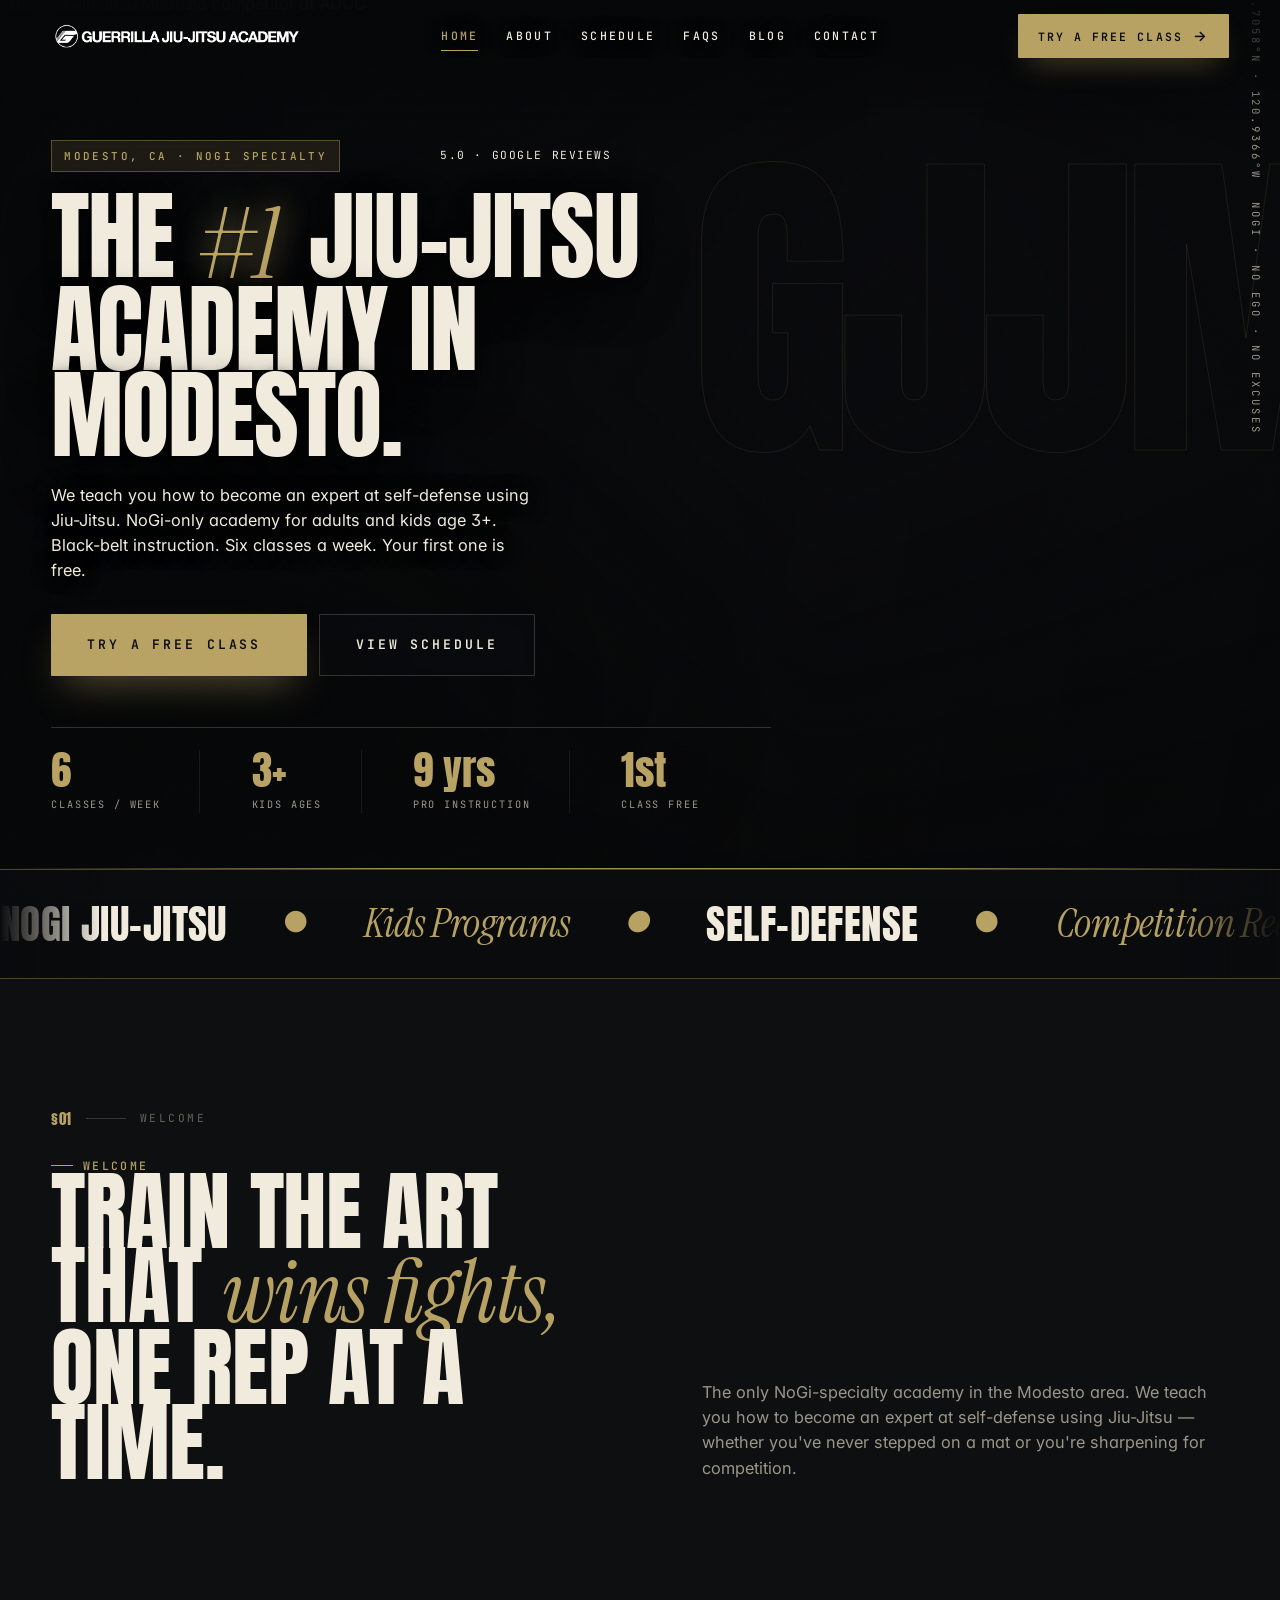
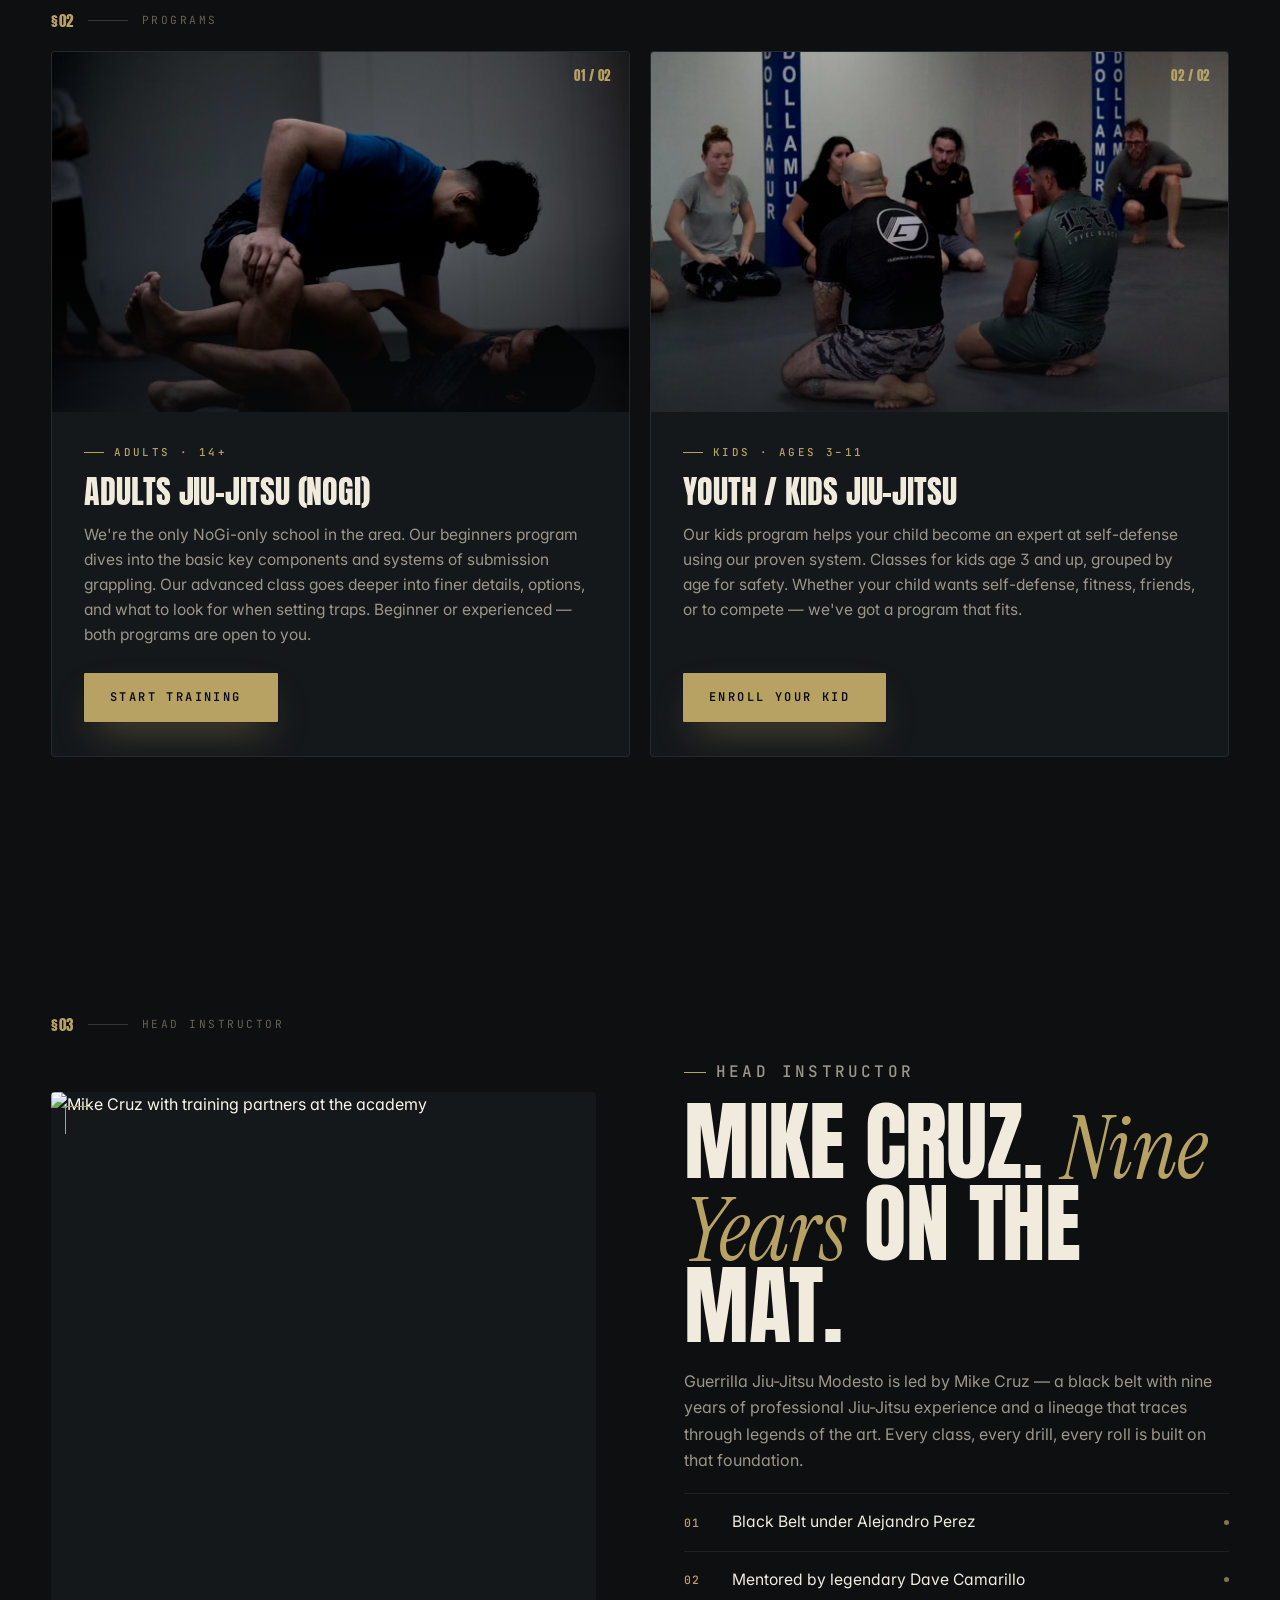
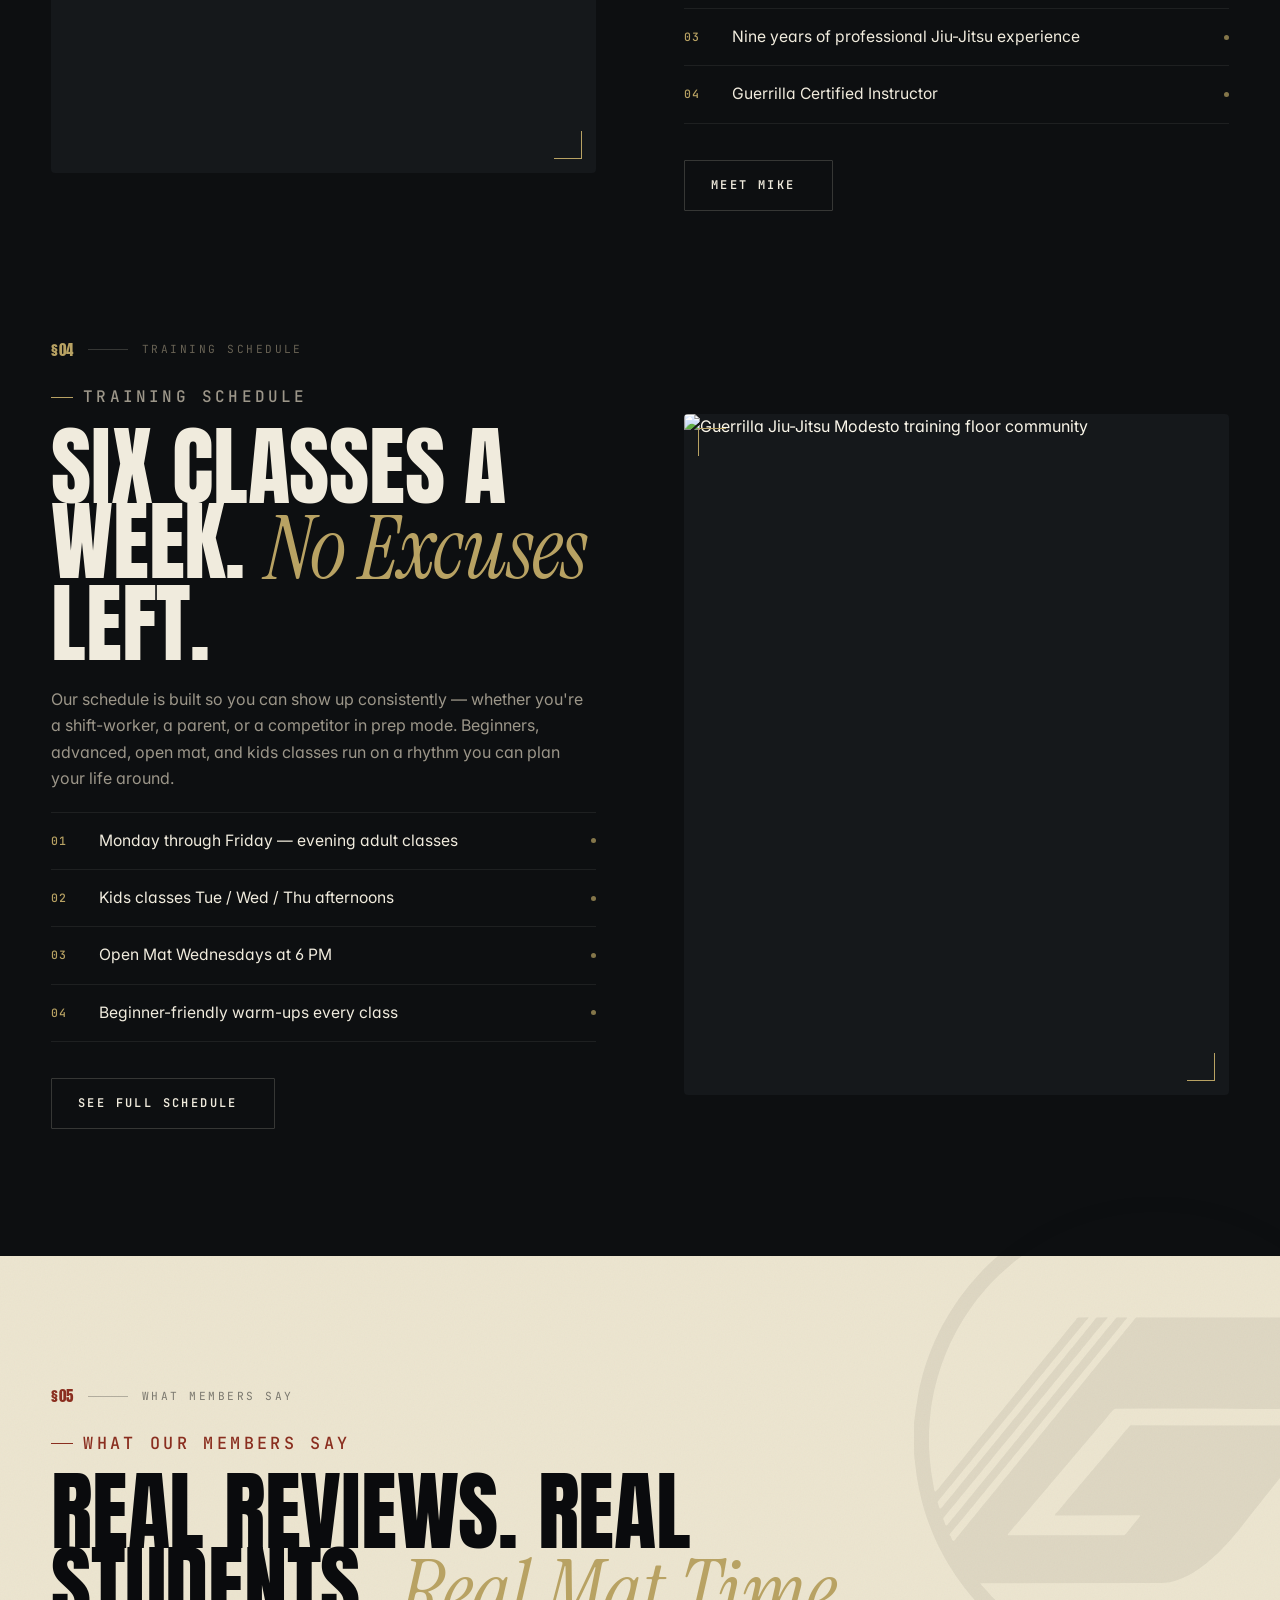
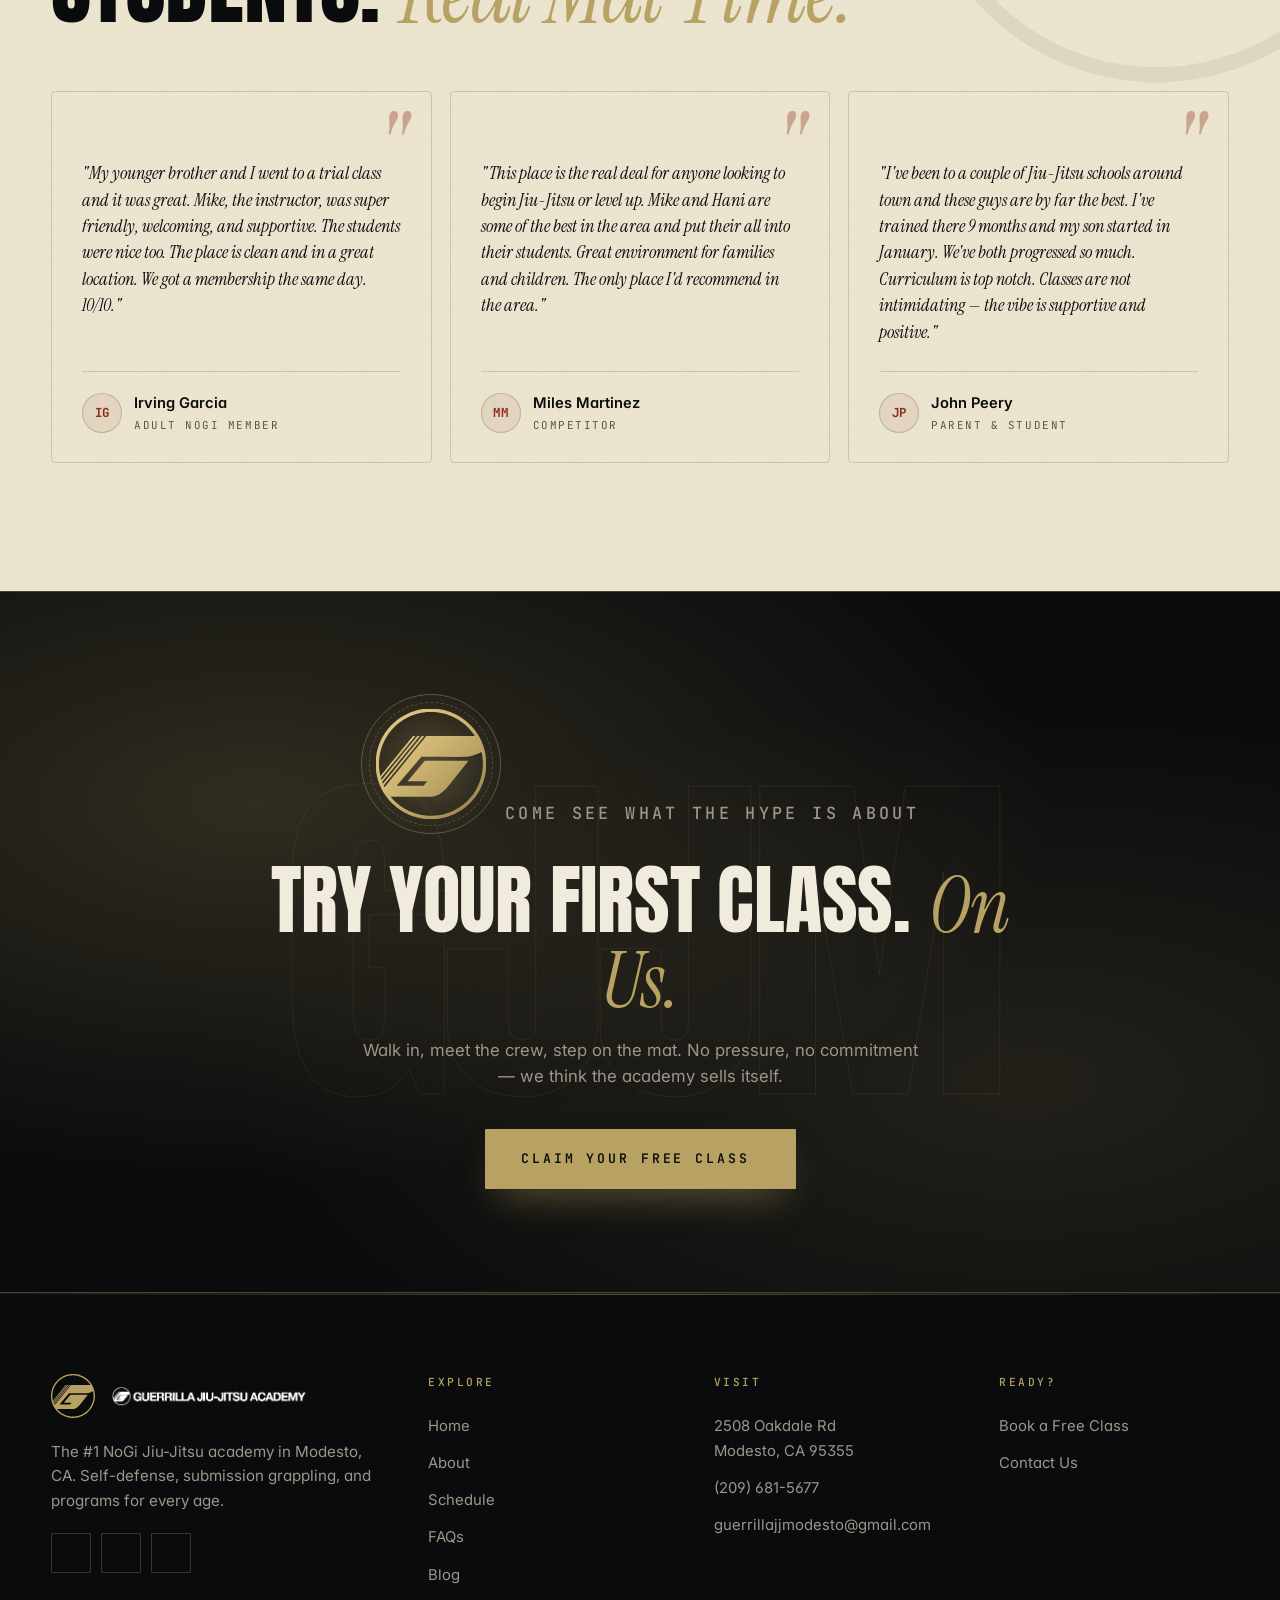
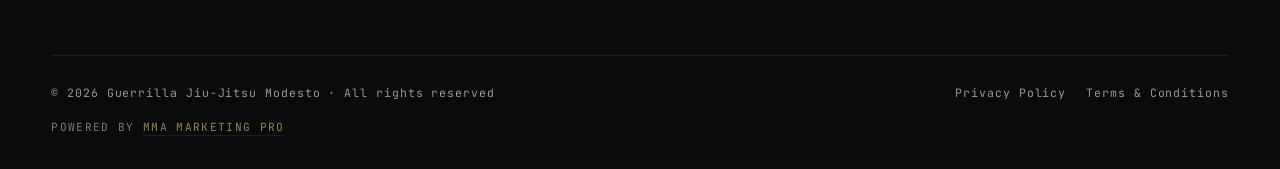
==== commit 4e8669bf: "Broadsheet Brawler redesign + circle logo SVG - Full styles.css redesign (editorial/tactical theme w" ====
--- a/index.html
+++ b/index.html
@@ -20,10 +20,10 @@
 <meta name="twitter:image" content="https://guerrillajiujitsumodesto.com/images/hero/IMG_1537.JPG">
 <link rel="icon" type="image/webp" href="images/logo/logo-circle.webp">
 <link rel="apple-touch-icon" href="images/logo/logo-circle.webp">
-<meta name="theme-color" content="#141618">
+<meta name="theme-color" content="#0D0F11">
 <link rel="preconnect" href="https://fonts.googleapis.com">
 <link rel="preconnect" href="https://fonts.gstatic.com" crossorigin>
-<link href="https://fonts.googleapis.com/css2?family=Archivo+Black&family=Inter:wght@400;500;600;700;800&display=swap" rel="stylesheet">
+<link href="https://fonts.googleapis.com/css2?family=Anton&family=Inter:wght@400;500;600;700&family=Instrument+Serif:ital@0;1&family=JetBrains+Mono:wght@400;500;600;700&display=swap" rel="stylesheet">
 <link rel="stylesheet" href="styles.css">
 </head>
 <body>
@@ -54,7 +54,7 @@
       <a href="faqs.html">FAQs</a>
       <a href="blog.html">Blog</a>
       <a href="contact.html">Contact</a>
-      <button class="nav-cta-mobile" data-cta="lead-modal">Try a Free Class</button>
+      <button class="nav-cta-mobile" data-cta="lead-modal">Try a Free Class <i data-lucide="arrow-right"></i></button>
     </div>
   </div>
 </nav>
@@ -64,11 +64,24 @@
 <!-- HERO -->
 <header class="hero">
   <div class="hero-bg">
-    <img src="images/hero/IMG_1537.JPG" alt="Guerrilla Jiu-Jitsu Modesto competitor at ADCC" loading="lazy" decoding="async">
-  </div>
-  <div class="hero-watermark brand-stamp brand-stamp--circle brand-stamp--watermark" aria-hidden="true"></div>
+    <img src="images/hero/IMG_1537.JPG" alt="Guerrilla Jiu-Jitsu Modesto competitor at ADCC" decoding="async">
+  </div>
+  <div class="hero-bignum" aria-hidden="true">GJJM</div>
+  <div class="hero-coords" aria-hidden="true">
+    <span><span class="accent-dot"></span>EST · MODESTO · 209</span>
+    <span>37.7058°N · 120.9366°W</span>
+    <span>NOGI · NO EGO · NO EXCUSES</span>
+  </div>
   <div class="container hero-content">
-    <p class="eyebrow">Modesto, CA · NoGi Specialty</p>
+    <div class="hero-eyebrow-row">
+      <span class="eyebrow">Modesto, CA · NoGi Specialty</span>
+      <span class="hero-rating">
+        <span class="stars">
+          <i data-lucide="star" fill="currentColor"></i><i data-lucide="star" fill="currentColor"></i><i data-lucide="star" fill="currentColor"></i><i data-lucide="star" fill="currentColor"></i><i data-lucide="star" fill="currentColor"></i>
+        </span>
+        5.0 · Google Reviews
+      </span>
+    </div>
     <h1 class="display">The <span class="accent">#1</span> Jiu-Jitsu Academy in Modesto.</h1>
     <p class="lead">We teach you how to become an expert at self-defense using Jiu-Jitsu. NoGi-only academy for adults and kids age 3+. Black-belt instruction. Six classes a week. Your first one is free.</p>
     <div class="hero-ctas">
@@ -105,12 +118,13 @@
 <!-- WELCOME -->
 <section>
   <div class="container">
+    <div class="section-index"><span class="num">§01</span> <span class="bar"></span> Welcome</div>
     <div class="section-head--split fade-up">
       <div>
         <p class="eyebrow">Welcome</p>
-        <h2 class="display">Train the art that wins fights, one rep at a time.</h2>
-      </div>
-      <p class="lead">The only NoGi-specialty academy in the Modesto area. We teach you how to become an expert at self-defense using Jiu-Jitsu — whether you've never stepped on a mat or you're sharpening for competition.</p>
+        <h2 class="display">Train the art that <em>wins fights,</em> one rep at a time.</h2>
+      </div>
+      <p class="lead lead--muted">The only NoGi-specialty academy in the Modesto area. We teach you how to become an expert at self-defense using Jiu-Jitsu — whether you've never stepped on a mat or you're sharpening for competition.</p>
     </div>
   </div>
 </section>
@@ -118,24 +132,29 @@
 <!-- PROGRAMS -->
 <section style="padding-top: 0;">
   <div class="container">
+    <div class="section-index"><span class="num">§02</span> <span class="bar"></span> Programs</div>
     <div class="programs">
-      <article class="program-card fade-up">
+      <article class="program-card fade-up" data-num="01 / 02">
         <div class="program-card-img">
           <img src="images/gallery/DSC04588.jpg" alt="Adults NoGi class training" loading="lazy" decoding="async">
         </div>
-        <div class="program-card-tag">Adults · 14+</div>
-        <h3 class="display">Adults Jiu-Jitsu (NoGi)</h3>
-        <p>We're the only NoGi-only school in the area. Our beginners program dives into the basic key components and systems of submission grappling. Our advanced class goes deeper into finer details, options, and what to look for when setting traps. Beginner or experienced — both programs are open to you.</p>
-        <button class="btn btn-primary" data-cta="lead-modal" data-program="adults-jiu-jitsu">Start Training <i data-lucide="arrow-right"></i></button>
-      </article>
-      <article class="program-card fade-up">
+        <div class="program-card-body">
+          <div class="program-card-tag">Adults · 14+</div>
+          <h3 class="display">Adults Jiu-Jitsu (NoGi)</h3>
+          <p>We're the only NoGi-only school in the area. Our beginners program dives into the basic key components and systems of submission grappling. Our advanced class goes deeper into finer details, options, and what to look for when setting traps. Beginner or experienced — both programs are open to you.</p>
+          <button class="btn btn-primary" data-cta="lead-modal" data-program="adults-jiu-jitsu">Start Training <i data-lucide="arrow-right"></i></button>
+        </div>
+      </article>
+      <article class="program-card fade-up" data-num="02 / 02">
         <div class="program-card-img">
           <img src="images/gallery/IMG_3785.jpg" alt="Group class at Guerrilla Jiu-Jitsu Modesto" loading="lazy" decoding="async">
         </div>
-        <div class="program-card-tag">Kids · Ages 3–11</div>
-        <h3 class="display">Youth / Kids Jiu-Jitsu</h3>
-        <p>Our kids program helps your child become an expert at self-defense using our proven system. Classes for kids age 3 and up, grouped by age for safety. Whether your child wants self-defense, fitness, friends, or to compete — we've got a program that fits.</p>
-        <button class="btn btn-primary" data-cta="lead-modal" data-program="kids-jiu-jitsu">Enroll Your Kid <i data-lucide="arrow-right"></i></button>
+        <div class="program-card-body">
+          <div class="program-card-tag">Kids · Ages 3–11</div>
+          <h3 class="display">Youth / Kids Jiu-Jitsu</h3>
+          <p>Our kids program helps your child become an expert at self-defense using our proven system. Classes for kids age 3 and up, grouped by age for safety. Whether your child wants self-defense, fitness, friends, or to compete — we've got a program that fits.</p>
+          <button class="btn btn-primary" data-cta="lead-modal" data-program="kids-jiu-jitsu">Enroll Your Kid <i data-lucide="arrow-right"></i></button>
+        </div>
       </article>
     </div>
   </div>
@@ -144,13 +163,14 @@
 <!-- INSTRUCTOR FEATURE -->
 <section>
   <div class="container">
+    <div class="section-index"><span class="num">§03</span> <span class="bar"></span> Head Instructor</div>
     <div class="feature-row fade-up">
       <div class="feature-media">
         <img src="images/gallery/merab_aljo_visit-50.JPEG" alt="Mike Cruz with training partners at the academy" loading="lazy" decoding="async">
       </div>
       <div class="feature-copy">
         <p class="eyebrow">Head Instructor</p>
-        <h2 class="display">Mike Cruz. Nine Years on the Mat.</h2>
+        <h2 class="display">Mike Cruz. <em>Nine Years</em> on the Mat.</h2>
         <p>Guerrilla Jiu-Jitsu Modesto is led by Mike Cruz — a black belt with nine years of professional Jiu-Jitsu experience and a lineage that traces through legends of the art. Every class, every drill, every roll is built on that foundation.</p>
         <ul class="feature-list">
           <li>Black Belt under Alejandro Perez</li>
@@ -167,13 +187,14 @@
 <!-- 6 DAYS -->
 <section style="padding-top: 0;">
   <div class="container">
+    <div class="section-index"><span class="num">§04</span> <span class="bar"></span> Training Schedule</div>
     <div class="feature-row feature-row--reverse fade-up">
       <div class="feature-media">
         <img src="images/gallery/IMG_1856.JPG" alt="Guerrilla Jiu-Jitsu Modesto training floor community" loading="lazy" decoding="async">
       </div>
       <div class="feature-copy">
         <p class="eyebrow">Training Schedule</p>
-        <h2 class="display">Six Classes a Week. No Excuses Left.</h2>
+        <h2 class="display">Six Classes a Week. <em>No Excuses</em> Left.</h2>
         <p>Our schedule is built so you can show up consistently — whether you're a shift-worker, a parent, or a competitor in prep mode. Beginners, advanced, open mat, and kids classes run on a rhythm you can plan your life around.</p>
         <ul class="feature-list">
           <li>Monday through Friday — evening adult classes</li>
@@ -187,12 +208,14 @@
   </div>
 </section>
 
-<!-- TESTIMONIALS -->
-<section>
-  <div class="container">
-    <div class="section-head fade-up">
+<!-- TESTIMONIALS — paper break section -->
+<section class="section--paper">
+  <span class="brand-watermark brand-watermark--paper" aria-hidden="true"></span>
+  <div class="container">
+    <div class="section-index" style="color: rgba(10,11,13,0.5);"><span class="num" style="color: var(--blood);">§05</span> <span class="bar" style="background: rgba(10,11,13,0.25);"></span> What Members Say</div>
+    <div class="section-head fade-up" style="max-width: 900px;">
       <p class="eyebrow">What Our Members Say</p>
-      <h2 class="display">Real Reviews. Real Students. Real Mat Time.</h2>
+      <h2 class="display">Real Reviews. Real Students. <em>Real Mat Time.</em></h2>
     </div>
     <div class="testimonials">
       <article class="testimonial fade-up">
@@ -241,21 +264,25 @@
 <!-- CTA BANNER -->
 <section class="cta-banner">
   <div class="container fade-up">
-    <span class="brand-medallion" aria-hidden="true"><span class="brand-stamp brand-stamp--circle brand-stamp--gold"></span></span>
-    <p class="eyebrow">Come See What the Hype Is About</p>
-    <h2 class="display">Try Your First Class. <span style="color: var(--accent)">On Us.</span></h2>
+    <span class="brand-medallion" aria-hidden="true"><span class="brand-logo brand-logo--gold"></span></span>
+    <p class="eyebrow eyebrow--plain">Come See What the Hype Is About</p>
+    <h2 class="display">Try Your First Class. <em>On Us.</em></h2>
     <p>Walk in, meet the crew, step on the mat. No pressure, no commitment — we think the academy sells itself.</p>
     <button class="btn btn-primary btn-large" data-cta="lead-modal">Claim Your Free Class <i data-lucide="arrow-right"></i></button>
   </div>
 </section>
 
+</main>
+
 <!-- FOOTER -->
-</main>
 <footer class="footer">
   <div class="container">
     <div class="footer-grid">
       <div class="footer-brand">
-        <div class="footer-brand-lockup"><span class="brand-stamp brand-stamp--circle brand-stamp--gold" style="width:42px;height:42px;" aria-hidden="true"></span><img class="footer-wordmark" src="images/logo/logo-wordmark.png" alt="Guerrilla Jiu-Jitsu Academy"></div>
+        <div class="footer-brand-lockup">
+          <span class="brand-logo brand-logo--sm" aria-hidden="true"></span>
+          <img class="footer-wordmark" src="images/logo/logo-wordmark.png" alt="Guerrilla Jiu-Jitsu Academy">
+        </div>
         <p>The #1 NoGi Jiu-Jitsu academy in Modesto, CA. Self-defense, submission grappling, and programs for every age.</p>
         <div class="footer-social">
           <a href="http://instagram.com/guerrillajjmodesto" target="_blank" rel="noopener" aria-label="Instagram"><i data-lucide="instagram"></i></a>
@@ -290,7 +317,7 @@
       </div>
     </div>
     <div class="footer-bottom">
-      <div>© <span data-year></span> Guerrilla Jiu-Jitsu Modesto. All rights reserved.</div>
+      <div>© <span data-year></span> Guerrilla Jiu-Jitsu Modesto · All rights reserved</div>
       <div class="footer-bottom-links">
         <a href="privacy-policy.html">Privacy Policy</a>
         <a href="terms-conditions.html">Terms & Conditions</a>
@@ -301,6 +328,14 @@
     </p>
   </div>
 </footer>
+
+<!-- MOBILE STICKY CTA -->
+<div class="sticky-cta" id="sticky-cta" aria-hidden="true">
+  <a href="tel:+12096815677" class="sticky-call" aria-label="Call Guerrilla Jiu-Jitsu Modesto">
+    <i data-lucide="phone"></i>
+  </a>
+  <button class="sticky-book" data-cta="lead-modal">Try a Free Class <i data-lucide="arrow-right"></i></button>
+</div>
 
 <!-- LEAD MODAL -->
 <div class="lead-modal" id="lead-modal" role="dialog" aria-modal="true" aria-labelledby="lead-modal-title">
@@ -353,6 +388,6 @@
 <script type="application/ld+json">{"@context":"https://schema.org","@type":"Organization","name":"Guerrilla Jiu-Jitsu Modesto","url":"https://guerrillajiujitsumodesto.com/","logo":"https://guerrillajiujitsumodesto.com/images/logo/logo-wordmark.png","sameAs":["http://instagram.com/guerrillajjmodesto"]}</script>
 <script type="application/ld+json">{"@context":"https://schema.org","@type":"WebSite","name":"Guerrilla Jiu-Jitsu Modesto","url":"https://guerrillajiujitsumodesto.com/"}</script>
 <script type="application/ld+json">{"@context":"https://schema.org","@type":"LocalBusiness","name":"Guerrilla Jiu-Jitsu Modesto","url":"https://guerrillajiujitsumodesto.com/","aggregateRating":{"@type":"AggregateRating","ratingValue":"5.0","reviewCount":"6","bestRating":"5"},"review":[{"@type":"Review","author":{"@type":"Person","name":"Irving Garcia"},"reviewRating":{"@type":"Rating","ratingValue":"5"},"reviewBody":"My younger brother and I went to a trial class and it was great. Mike, the instructor, was super friendly, welcoming, and supportive. 10/10."},{"@type":"Review","author":{"@type":"Person","name":"Miles Martinez"},"reviewRating":{"@type":"Rating","ratingValue":"5"},"reviewBody":"This place is the real deal for anyone looking to begin Jiu-Jitsu or level up. Mike and Hani are some of the best in the area."},{"@type":"Review","author":{"@type":"Person","name":"John Peery"},"reviewRating":{"@type":"Rating","ratingValue":"5"},"reviewBody":"I've been to a couple of Jiu-Jitsu schools around town and these guys are by far the best. The curriculum here is top notch."}]}</script>
-<script type="application/ld+json">{"@context":"https://schema.org","@type":"FAQPage","mainEntity":[{"@type":"Question","name":"Is Brazilian Jiu-Jitsu suitable for beginners?","acceptedAnswer":{"@type":"Answer","text":"Yes. Brazilian Jiu-Jitsu is suitable for beginners of all ages and fitness levels. Our Adults NoGi Beginners class is specifically designed for people who have never stepped on a mat before."}},{"@type":"Question","name":"Do I need to be in shape to start training Brazilian Jiu-Jitsu?","acceptedAnswer":{"@type":"Answer","text":"No. Brazilian Jiu-Jitsu is for everyone, regardless of current fitness level. You'll get in shape by training."}},{"@type":"Question","name":"I'm worried about getting injured. Is Brazilian Jiu-Jitsu safe?","acceptedAnswer":{"@type":"Answer","text":"Brazilian Jiu-Jitsu emphasizes technique and control, not brute force. We teach tapping early and often to keep training safe."}},{"@type":"Question","name":"Can Brazilian Jiu-Jitsu help with self-defense?","acceptedAnswer":{"@type":"Answer","text":"Absolutely. Brazilian Jiu-Jitsu teaches effective self-defense techniques for individuals of all sizes and strengths."}},{"@type":"Question","name":"What can I expect in my first Brazilian Jiu-Jitsu class?","acceptedAnswer":{"@type":"Answer","text":"A light warm-up, foundational techniques, and drilling with a partner in a welcoming environment. You won't be thrown into live rolling on day one."}},{"@type":"Question","name":"What should I wear to a NoGi class?","acceptedAnswer":{"@type":"Answer","text":"Athletic shorts without zippers or pockets, and a rashguard or fitted t-shirt. No shoes on the mats."}},{"@type":"Question","name":"Do you offer a free trial class?","acceptedAnswer":{"@type":"Answer","text":"Yes \u2014 your first class is free."}},{"@type":"Question","name":"Can my child train here?","acceptedAnswer":{"@type":"Answer","text":"Yes. We have kids classes for ages 3 and up, grouped by age for a safe, age-appropriate experience."}}]}</script>
+<script type="application/ld+json">{"@context":"https://schema.org","@type":"FAQPage","mainEntity":[{"@type":"Question","name":"Is Brazilian Jiu-Jitsu suitable for beginners?","acceptedAnswer":{"@type":"Answer","text":"Yes. Brazilian Jiu-Jitsu is suitable for beginners of all ages and fitness levels. Our Adults NoGi Beginners class is specifically designed for people who have never stepped on a mat before."}},{"@type":"Question","name":"Do I need to be in shape to start training Brazilian Jiu-Jitsu?","acceptedAnswer":{"@type":"Answer","text":"No. Brazilian Jiu-Jitsu is for everyone, regardless of current fitness level. You'll get in shape by training."}},{"@type":"Question","name":"I'm worried about getting injured. Is Brazilian Jiu-Jitsu safe?","acceptedAnswer":{"@type":"Answer","text":"Brazilian Jiu-Jitsu emphasizes technique and control, not brute force. We teach tapping early and often to keep training safe."}},{"@type":"Question","name":"Can Brazilian Jiu-Jitsu help with self-defense?","acceptedAnswer":{"@type":"Answer","text":"Absolutely. Brazilian Jiu-Jitsu teaches effective self-defense techniques for individuals of all sizes and strengths."}},{"@type":"Question","name":"What can I expect in my first Brazilian Jiu-Jitsu class?","acceptedAnswer":{"@type":"Answer","text":"A light warm-up, foundational techniques, and drilling with a partner in a welcoming environment. You won't be thrown into live rolling on day one."}},{"@type":"Question","name":"What should I wear to a NoGi class?","acceptedAnswer":{"@type":"Answer","text":"Athletic shorts without zippers or pockets, and a rashguard or fitted t-shirt. No shoes on the mats."}},{"@type":"Question","name":"Do you offer a free trial class?","acceptedAnswer":{"@type":"Answer","text":"Yes — your first class is free."}},{"@type":"Question","name":"Can my child train here?","acceptedAnswer":{"@type":"Answer","text":"Yes. We have kids classes for ages 3 and up, grouped by age for a safe, age-appropriate experience."}}]}</script>
 </body>
 </html>
--- a/styles.css
+++ b/styles.css
@@ -1,81 +1,151 @@
 /* ==========================================================================
    GUERRILLA JIU-JITSU MODESTO
-   Style: Performance-Athletic · Brand Kit · Dark mode
+   "Broadsheet Brawler" — editorial combat publication x tactical field manual
    ========================================================================== */
 
 :root {
-  --bg: #141618;
-  --card: #1F2226;
-  --elevated: #2A2D31;
+  /* Ink */
+  --ink: #0A0B0D;
+  --bg: #0D0F11;
+  --card: #15181B;
+  --elevated: #1D2125;
+  --char: #2A2E33;
+
+  /* Paper (cream break sections) */
+  --paper: #ECE5D0;
+  --paper-2: #DDD4B9;
+  --paper-ink: #0A0B0D;
+  --paper-line: rgba(10, 11, 13, 0.14);
+  --paper-rule: rgba(10, 11, 13, 0.55);
+  --paper-muted: #5A5546;
+
+  /* Brass */
   --accent: #B8A263;
-  --accent-hover: #D1B975;
-  --accent-subtle: rgba(184, 162, 99, 0.12);
-  --text: #F5F2EB;
-  --muted: #9BA0A6;
-  --border: rgba(245, 242, 235, 0.08);
-  --border-strong: rgba(245, 242, 235, 0.16);
-
-  --display: 'Archivo Black', 'Anton', 'Impact', sans-serif;
-  --body: 'Inter', system-ui, -apple-system, sans-serif;
-
-  --max: 1440px;
-  --gutter: clamp(20px, 4vw, 56px);
-
-  --r-sm: 4px;
-  --r-md: 10px;
-  --r-lg: 20px;
-}
-
-* { box-sizing: border-box; margin: 0; padding: 0; }
-
-html { scroll-behavior: smooth; }
+  --accent-hover: #D4B873;
+  --accent-deep: #8E7A48;
+  --accent-subtle: rgba(184, 162, 99, 0.14);
+  --accent-softer: rgba(184, 162, 99, 0.06);
+
+  /* Oxblood (used sparingly for tension) */
+  --blood: #8A2E1F;
+  --blood-bright: #B13A25;
+
+  /* Text */
+  --text: #F0EBDD;
+  --muted: #9C9689;
+  --dim: #686254;
+
+  /* Rules */
+  --line: rgba(240, 235, 221, 0.08);
+  --line-strong: rgba(240, 235, 221, 0.18);
+  --line-brass: rgba(184, 162, 99, 0.38);
+
+  /* Type */
+  --display: "Anton", "Oswald", "Impact", sans-serif;
+  --editorial: "Instrument Serif", "Cormorant Garamond", Georgia, serif;
+  --body: "Inter", system-ui, -apple-system, sans-serif;
+  --mono: "JetBrains Mono", "IBM Plex Mono", ui-monospace, monospace;
+
+  /* Layout */
+  --max: 1380px;
+  --gutter: clamp(18px, 4vw, 64px);
+
+  /* Radii (kept tight — editorial/tactical) */
+  --r-sm: 2px;
+  --r-md: 4px;
+  --r-lg: 8px;
+}
+
+*, *::before, *::after { box-sizing: border-box; margin: 0; padding: 0; }
+
+html { scroll-behavior: smooth; -webkit-text-size-adjust: 100%; }
 
 body {
   background: var(--bg);
   color: var(--text);
   font-family: var(--body);
   font-size: 16px;
-  line-height: 1.6;
+  line-height: 1.55;
   -webkit-font-smoothing: antialiased;
+  -moz-osx-font-smoothing: grayscale;
+  font-feature-settings: "ss01", "cv11";
   overflow-x: hidden;
   position: relative;
 }
 
-/* Noise overlay */
+/* Subtle grain — gives the page a printed-broadsheet texture */
 body::before {
   content: '';
   position: fixed; inset: 0;
   pointer-events: none;
   z-index: 1;
-  background-image: url("data:image/svg+xml;utf8,<svg xmlns='http://www.w3.org/2000/svg' width='200' height='200'><filter id='n'><feTurbulence type='fractalNoise' baseFrequency='0.9' numOctaves='2'/></filter><rect width='200' height='200' filter='url(%23n)' opacity='0.5'/></svg>");
-  opacity: 0.04;
+  background-image: url("data:image/svg+xml;utf8,<svg xmlns='http://www.w3.org/2000/svg' width='220' height='220'><filter id='n'><feTurbulence type='fractalNoise' baseFrequency='0.85' numOctaves='2' stitchTiles='stitch'/></filter><rect width='220' height='220' filter='url(%23n)' opacity='0.55'/></svg>");
+  opacity: 0.05;
   mix-blend-mode: overlay;
 }
 
-img { max-width: 100%; display: block; }
+img, svg { max-width: 100%; display: block; }
 a { color: inherit; text-decoration: none; }
 button { font: inherit; cursor: pointer; border: none; background: none; color: inherit; }
 
-/* Typography ============================================================== */
-
-.display { font-family: var(--display); font-weight: 900; text-transform: uppercase; line-height: 0.92; letter-spacing: -0.01em; }
-
-h1.display { font-size: clamp(2.5rem, 6.5vw, 6rem); }
-h2.display { font-size: clamp(2rem, 5.5vw, 4.75rem); }
-h3.display { font-size: clamp(1.5rem, 3vw, 2.25rem); }
+::selection { background: var(--accent); color: var(--ink); }
+
+/* Typography =============================================================== */
+
+.display {
+  font-family: var(--display);
+  font-weight: 400; /* Anton only comes at 400 — it's naturally heavy */
+  text-transform: uppercase;
+  line-height: 0.86;
+  letter-spacing: -0.003em;
+  font-feature-settings: "kern" 1, "liga" 1;
+}
+h1.display { font-size: clamp(3rem, 9vw, 8rem); }
+h2.display { font-size: clamp(2.4rem, 6.8vw, 6rem); }
+h3.display { font-size: clamp(1.75rem, 3.4vw, 2.75rem); }
+h4.display { font-size: clamp(1.25rem, 2vw, 1.6rem); }
+
+.display em, .display .ital {
+  font-family: var(--editorial);
+  font-style: italic;
+  font-weight: 400;
+  text-transform: none;
+  letter-spacing: -0.01em;
+  color: var(--accent);
+}
 
 .eyebrow {
-  font-family: var(--body);
-  font-size: 0.75rem;
-  letter-spacing: 0.22em;
-  text-transform: uppercase;
-  font-weight: 600;
-  color: var(--accent);
-}
-
-.lead { font-size: clamp(1.05rem, 1.4vw, 1.25rem); color: var(--muted); max-width: 60ch; }
-
-/* Layout ================================================================== */
+  font-family: var(--mono);
+  font-size: 0.72rem;
+  letter-spacing: 0.2em;
+  text-transform: uppercase;
+  font-weight: 500;
+  color: var(--accent);
+  display: inline-flex;
+  align-items: center;
+  gap: 10px;
+}
+.eyebrow::before {
+  content: '';
+  width: 22px; height: 1px;
+  background: var(--accent);
+  flex-shrink: 0;
+}
+.eyebrow--plain::before { display: none; }
+
+.lead {
+  font-size: clamp(1.02rem, 1.2vw, 1.15rem);
+  color: var(--text);
+  max-width: 58ch;
+  line-height: 1.55;
+}
+.lead--muted { color: var(--muted); }
+
+.mono { font-family: var(--mono); letter-spacing: 0.02em; }
+
+.accent { color: var(--accent); }
+
+/* Layout =================================================================== */
 
 .container {
   width: 100%;
@@ -87,38 +157,53 @@
 }
 
 section { padding-block: clamp(72px, 10vw, 140px); position: relative; }
+section.section--tight { padding-block: clamp(48px, 6vw, 88px); }
+section.section--paper {
+  background: var(--paper);
+  color: var(--paper-ink);
+}
+section.section--paper::before {
+  content: '';
+  position: absolute; inset: 0;
+  background-image: url("data:image/svg+xml;utf8,<svg xmlns='http://www.w3.org/2000/svg' width='200' height='200'><filter id='n2'><feTurbulence type='fractalNoise' baseFrequency='0.7' numOctaves='2' stitchTiles='stitch'/></filter><rect width='200' height='200' filter='url(%23n2)' opacity='0.6'/></svg>");
+  opacity: 0.07;
+  mix-blend-mode: multiply;
+  pointer-events: none;
+}
+section.section--paper .lead,
+section.section--paper p { color: var(--paper-ink); }
+section.section--paper .eyebrow { color: var(--blood); }
+section.section--paper .eyebrow::before { background: var(--blood); }
 
 /* Navbar =================================================================== */
 
 .nav {
   position: fixed; top: 0; left: 0; right: 0;
   z-index: 100;
-  padding: 18px 0;
+  padding: 14px 0;
   background: transparent;
   transition: background 0.3s ease, backdrop-filter 0.3s ease, padding 0.3s ease, border-color 0.3s ease;
   border-bottom: 1px solid transparent;
 }
-/* Soft top-of-page scrim — sits behind the nav, darkens whatever is
-   underneath (hero image, page headers) to guarantee nav legibility.
-   Fades away once the user scrolls and the nav gets its own blurred bg. */
 .nav::before {
   content: '';
   position: absolute;
   inset: 0 0 auto 0;
-  height: 140px;
-  background: linear-gradient(180deg, rgba(8, 10, 12, 0.78) 0%, rgba(8, 10, 12, 0.4) 55%, rgba(8, 10, 12, 0) 100%);
+  height: 120px;
+  background: linear-gradient(180deg, rgba(6, 7, 8, 0.85) 0%, rgba(6, 7, 8, 0.45) 55%, rgba(6, 7, 8, 0) 100%);
   pointer-events: none;
   z-index: -1;
   transition: opacity 0.3s ease;
 }
 .nav.scrolled::before { opacity: 0; }
 .nav.scrolled {
-  background: rgba(20, 22, 24, 0.85);
-  backdrop-filter: blur(12px);
-  -webkit-backdrop-filter: blur(12px);
-  padding: 10px 0;
-  border-bottom-color: var(--border);
-}
+  background: rgba(10, 11, 13, 0.82);
+  backdrop-filter: blur(14px) saturate(1.2);
+  -webkit-backdrop-filter: blur(14px) saturate(1.2);
+  padding: 8px 0;
+  border-bottom-color: var(--line);
+}
+
 .nav-inner {
   max-width: var(--max);
   margin-inline: auto;
@@ -128,70 +213,89 @@
   justify-content: space-between;
   gap: 24px;
 }
-.nav-logo-wrap { display: flex; align-items: center; gap: 12px; min-height: 44px; }
-
-/* Primary wordmark logo — inverts the black source to crisp near-white */
+.nav-logo-wrap {
+  display: flex; align-items: center; gap: 12px;
+  min-height: 44px;
+  position: relative;
+}
 .nav-logo {
-  height: 34px;
-  width: auto;
-  max-width: 320px;
-  filter: invert(1) brightness(1.04);
+  height: 30px; width: auto; max-width: 320px;
+  filter: invert(1) brightness(1.05);
   transition: filter 0.3s ease;
 }
 .nav-logo-wrap:hover .nav-logo {
-  /* subtle gold wash on hover: invert → then tint with a hue-rotate */
-  filter: invert(1) brightness(1.04) sepia(0.3) saturate(1.4) hue-rotate(-8deg);
-}
-@media (max-width: 540px) { .nav-logo { height: 28px; } }
-
-/* Fallback text mark (shown only if image fails to load via onerror) */
+  filter: invert(1) brightness(1.04) sepia(0.35) saturate(1.6) hue-rotate(-8deg);
+}
+@media (max-width: 540px) { .nav-logo { height: 26px; } }
+
 .nav-logo-text {
   font-family: var(--display);
-  font-size: 1.05rem;
+  font-size: 1.25rem;
   letter-spacing: 0.02em;
   color: var(--text);
   line-height: 1;
-  display: none; /* hidden by default — logo image is the primary */
+  text-transform: uppercase;
+  display: none;
 }
 .nav-logo-text.show { display: inline; }
 .nav-logo-text .accent { color: var(--accent); }
 
-.nav-links { display: flex; gap: 34px; align-items: center; }
+.nav-links { display: flex; gap: 28px; align-items: center; }
 .nav-links a {
-  font-size: 0.82rem;
-  font-weight: 600;
-  letter-spacing: 0.14em;
+  font-family: var(--mono);
+  font-size: 0.72rem;
+  font-weight: 500;
+  letter-spacing: 0.2em;
   text-transform: uppercase;
   color: var(--text);
-  transition: color 0.2s ease, text-shadow 0.3s ease;
+  transition: color 0.2s ease;
   position: relative;
   padding: 6px 0;
 }
-/* When nav is transparent (over hero image), add a soft dark glow behind
-   the link text so it stays legible regardless of what's underneath.
-   When scrolled, the nav has its own tinted blurred bg, so the glow is off. */
 .nav:not(.scrolled) .nav-links a {
-  text-shadow: 0 1px 14px rgba(0, 0, 0, 0.75), 0 0 2px rgba(0, 0, 0, 0.4);
+  text-shadow: 0 1px 18px rgba(0, 0, 0, 0.75);
+}
+.nav-links a::before {
+  content: '';
+  position: absolute;
+  left: 50%; bottom: 0;
+  width: 0; height: 1px;
+  background: var(--accent);
+  transition: width 0.25s ease, left 0.25s ease;
 }
 .nav-links a:hover { color: var(--accent); }
+.nav-links a:hover::before { width: 100%; left: 0; }
 .nav-links a.active { color: var(--accent); }
-.nav-links a.active::after {
-  content: ''; position: absolute; left: 0; right: 0; bottom: -2px;
-  height: 2px; background: var(--accent);
-}
+.nav-links a.active::before { width: 100%; left: 0; }
 
 .nav-cta {
   display: inline-flex; align-items: center; gap: 10px;
-  background: var(--accent); color: #1A1C1F;
-  padding: 12px 22px;
-  font-weight: 700; font-size: 0.8rem;
-  letter-spacing: 0.14em; text-transform: uppercase;
-  border-radius: 2px;
-  transition: transform 0.2s ease, background 0.2s ease;
+  background: var(--accent); color: var(--ink);
+  padding: 11px 20px 10px;
+  font-family: var(--mono);
+  font-weight: 600; font-size: 0.72rem;
+  letter-spacing: 0.18em; text-transform: uppercase;
+  border-radius: 1px;
+  box-shadow: 0 0 0 1px rgba(10, 11, 13, 0.1), 0 14px 30px -12px rgba(184, 162, 99, 0.45);
+  transition: transform 0.2s ease, background 0.2s ease, box-shadow 0.2s ease;
+}
+.nav-cta::after {
+  content: '→';
+  font-family: var(--body);
+  font-size: 0.9rem;
+  transition: transform 0.2s ease;
 }
 .nav-cta:hover { background: var(--accent-hover); transform: translateY(-1px); }
-
-.nav-toggle { display: none; width: 44px; height: 44px; align-items: center; justify-content: center; color: var(--text); }
+.nav-cta:hover::after { transform: translateX(3px); }
+
+.nav-toggle {
+  display: none;
+  width: 44px; height: 44px;
+  align-items: center; justify-content: center;
+  color: var(--text);
+  border: 1px solid var(--line-strong);
+  border-radius: 1px;
+}
 
 .nav-mobile { display: none; }
 
@@ -204,26 +308,29 @@
     top: 100%; left: 0; right: 0;
     flex-direction: column;
     background: var(--bg);
-    border-top: 1px solid var(--border);
-    padding: 20px var(--gutter) 28px;
-    gap: 16px;
+    border-top: 1px solid var(--line);
+    padding: 18px var(--gutter) 28px;
+    gap: 0;
   }
   .nav.open .nav-mobile a {
-    font-size: 0.95rem; font-weight: 600;
-    letter-spacing: 0.12em; text-transform: uppercase;
-    padding: 10px 0;
-    border-bottom: 1px solid var(--border);
+    font-family: var(--mono);
+    font-size: 0.85rem; font-weight: 500;
+    letter-spacing: 0.18em; text-transform: uppercase;
+    padding: 16px 0;
+    border-bottom: 1px solid var(--line);
     color: var(--text);
   }
   .nav.open .nav-mobile .nav-cta-mobile {
-    display: inline-flex; align-items: center; justify-content: center;
-    background: var(--accent); color: #1A1C1F;
-    padding: 14px 22px; border-radius: 2px;
-    font-weight: 700; margin-top: 6px;
+    display: inline-flex; align-items: center; justify-content: center; gap: 10px;
+    background: var(--accent); color: var(--ink);
+    padding: 16px 22px; border-radius: 1px;
+    font-family: var(--mono);
+    font-weight: 600; font-size: 0.8rem;
+    letter-spacing: 0.18em; text-transform: uppercase;
+    margin-top: 18px;
   }
 }
 
-/* Simplified booking navbar */
 .nav.nav--booking .nav-links,
 .nav.nav--booking .nav-cta,
 .nav.nav--booking .nav-toggle { display: none; }
@@ -232,28 +339,54 @@
 
 .btn {
   display: inline-flex; align-items: center; gap: 10px;
-  padding: 16px 30px;
-  font-weight: 700; font-size: 0.82rem;
-  letter-spacing: 0.16em; text-transform: uppercase;
-  border-radius: 2px;
-  transition: transform 0.2s ease, background 0.2s ease, color 0.2s ease, border-color 0.2s ease;
+  padding: 15px 26px;
+  font-family: var(--mono);
+  font-weight: 600; font-size: 0.75rem;
+  letter-spacing: 0.2em; text-transform: uppercase;
+  border-radius: 1px;
+  transition: transform 0.2s ease, background 0.2s ease, color 0.2s ease, border-color 0.2s ease, box-shadow 0.2s ease;
   cursor: pointer;
   will-change: transform;
-}
-.btn-primary { background: var(--accent); color: #1A1C1F; }
-.btn-primary:hover { background: var(--accent-hover); transform: translateY(-1px); }
-.btn-ghost { background: transparent; color: var(--text); border: 1px solid var(--border-strong); }
-.btn-ghost:hover { border-color: var(--accent); color: var(--accent); transform: translateY(-1px); }
-.btn-large { padding: 20px 40px; font-size: 0.9rem; }
-
-/* Brand stamp system ======================================================
-   The uploaded logos are pure black. Rather than sit flat on dark bg, we
-   use them as CSS masks and fill them with brand gradients or solid white.
-   Three treatments:
-     .brand-stamp--gold     → gold gradient fill, used as a medallion motif
-     .brand-stamp--watermark → very-low-opacity gold ghost for hero backgrounds
-     .brand-mark-white       → solid cream/white fill for small inline marks
-   ========================================================================== */
+  position: relative;
+  white-space: nowrap;
+}
+.btn-primary {
+  background: var(--accent); color: var(--ink);
+  box-shadow: 0 0 0 1px rgba(10, 11, 13, 0.12), 0 18px 38px -14px rgba(184, 162, 99, 0.5);
+}
+.btn-primary:hover {
+  background: var(--accent-hover);
+  transform: translateY(-2px);
+  box-shadow: 0 0 0 1px rgba(10, 11, 13, 0.14), 0 26px 50px -14px rgba(184, 162, 99, 0.6);
+}
+.btn-primary [data-lucide] { transition: transform 0.2s ease; }
+.btn-primary:hover [data-lucide] { transform: translateX(3px); }
+
+.btn-ghost {
+  background: transparent; color: var(--text);
+  border: 1px solid var(--line-strong);
+}
+.btn-ghost:hover {
+  border-color: var(--accent);
+  color: var(--accent);
+  background: var(--accent-softer);
+}
+.btn-large { padding: 20px 36px; font-size: 0.82rem; letter-spacing: 0.22em; }
+
+/* Paper (cream section) buttons */
+section.section--paper .btn-primary {
+  background: var(--ink); color: var(--paper);
+  box-shadow: 0 0 0 1px rgba(10, 11, 13, 0.2), 0 14px 30px -10px rgba(10, 11, 13, 0.4);
+}
+section.section--paper .btn-primary:hover {
+  background: var(--blood);
+}
+section.section--paper .btn-ghost {
+  border-color: var(--paper-rule); color: var(--ink);
+}
+section.section--paper .btn-ghost:hover { border-color: var(--blood); color: var(--blood); background: transparent; }
+
+/* Brand stamp system ======================================================= */
 
 .brand-stamp {
   -webkit-mask-repeat: no-repeat;
@@ -275,7 +408,7 @@
   background: linear-gradient(135deg, #E4C988 0%, #D1B975 40%, #B8A263 65%, #8E7A48 100%);
 }
 .brand-stamp--watermark {
-  background: linear-gradient(135deg, rgba(209,185,117,0.22) 0%, rgba(184,162,99,0.08) 60%, rgba(184,162,99,0) 100%);
+  background: linear-gradient(135deg, rgba(209,185,117,0.26) 0%, rgba(184,162,99,0.08) 60%, rgba(184,162,99,0) 100%);
 }
 .brand-mark-white {
   -webkit-mask-image: url('images/logo/logo-circle.webp');
@@ -291,210 +424,448 @@
   display: inline-block;
 }
 
-/* Ring medallion — a gold bordered disc that sits behind/around a logo mark.
-   Used for premium "championship" vibes in hero + CTA banners. */
+/* Actual logo mark — uses the vector SVG as a CSS mask so we can control
+   the fill color directly (brass gold on dark, near-black on paper). */
+.brand-logo {
+  display: inline-block;
+  width: 120px; height: 120px;
+  -webkit-mask: url('images/logo/guerrilla-circle-logo.svg?v=2') no-repeat center / contain;
+  mask: url('images/logo/guerrilla-circle-logo.svg?v=2') no-repeat center / contain;
+  background: var(--accent);
+  user-select: none;
+  pointer-events: none;
+  aspect-ratio: 1;
+  flex-shrink: 0;
+}
+.brand-logo--sm { width: 44px; height: 44px; }
+.brand-logo--md { width: 80px; height: 80px; }
+.brand-logo--lg { width: 180px; height: 180px; }
+
+/* Gold-gradient fill variant — the premium "championship" treatment */
+.brand-logo--gold {
+  background: linear-gradient(135deg, #E4C988 0%, #D1B975 40%, #B8A263 65%, #8E7A48 100%);
+}
+
+/* Cream / light variant for use on dark bg if accent gold isn't desired */
+.brand-logo--cream { background: var(--text); }
+
+/* Medallion framing — gold halo behind the real logo mark */
 .brand-medallion {
   position: relative;
   display: inline-flex;
-  align-items: center;
-  justify-content: center;
-  width: 88px;
-  height: 88px;
+  align-items: center; justify-content: center;
+  width: 140px; height: 140px;
+  padding: 0;
   border-radius: 50%;
-  background: radial-gradient(circle at 30% 30%, rgba(209,185,117,0.25), rgba(184,162,99,0.05) 70%);
-  border: 1px solid rgba(184,162,99,0.35);
+  background:
+    radial-gradient(circle at 50% 50%, rgba(209,185,117,0.26) 0%, rgba(184,162,99,0.06) 55%, rgba(184,162,99,0) 78%);
+}
+.brand-medallion::before {
+  content: '';
+  position: absolute; inset: 0;
+  border-radius: 50%;
+  border: 1px solid rgba(184,162,99,0.4);
+  pointer-events: none;
 }
 .brand-medallion::after {
   content: '';
-  position: absolute; inset: 6px;
+  position: absolute; inset: 8px;
   border-radius: 50%;
-  border: 1px dashed rgba(184,162,99,0.35);
-}
-.brand-medallion .brand-stamp {
-  width: 58%;
-  height: 58%;
-  position: relative;
-  z-index: 2;
+  border: 1px dashed rgba(184,162,99,0.32);
+  pointer-events: none;
+  animation: medallion-spin 70s linear infinite;
+}
+.brand-medallion .brand-logo {
+  width: 78%; height: auto;
+  position: relative; z-index: 2;
+}
+@keyframes medallion-spin {
+  to { transform: rotate(360deg); }
+}
+
+/* Paper-section variant — logo renders in near-black for contrast on cream */
+section.section--paper .brand-logo { background: var(--paper-ink); }
+section.section--paper .brand-logo--gold { background: linear-gradient(135deg, #8A2E1F 0%, #5C1F14 100%); }
+section.section--paper .brand-medallion {
+  background: radial-gradient(circle at 50% 50%, rgba(138, 46, 31, 0.16) 0%, rgba(138, 46, 31, 0.03) 55%, rgba(138, 46, 31, 0) 78%);
+}
+section.section--paper .brand-medallion::before { border-color: rgba(10, 11, 13, 0.22); }
+section.section--paper .brand-medallion::after { border-color: rgba(10, 11, 13, 0.28); }
+
+/* Large watermark logo — CSS masked, lets us control color + opacity cleanly */
+.brand-watermark {
+  display: block;
+  width: clamp(180px, 22vw, 280px);
+  aspect-ratio: 1;
+  margin: 0 auto;
+  -webkit-mask: url('images/logo/guerrilla-circle-logo.svg?v=2') no-repeat center / contain;
+  mask: url('images/logo/guerrilla-circle-logo.svg?v=2') no-repeat center / contain;
+  background: var(--accent);
+  opacity: 0.18;
+  pointer-events: none;
+}
+/* Paper variant: huge faint mark anchored to corner */
+.brand-watermark--paper {
+  position: absolute;
+  top: -60px; right: -120px;
+  width: clamp(320px, 38vw, 520px);
+  background: var(--paper-ink);
+  opacity: 0.06;
+  z-index: 1;
+}
+@media (max-width: 700px) {
+  .brand-watermark--paper {
+    width: 320px; top: -80px; right: -140px; opacity: 0.07;
+  }
 }
 
 /* Hero ===================================================================== */
 
 .hero {
   min-height: 92vh;
-  display: flex; align-items: flex-end;
-  padding-block: 140px 72px;
+  min-height: 92svh;
+  display: flex;
+  align-items: flex-end;
+  padding: 140px 0 56px;
   position: relative;
   overflow: hidden;
-}
+  isolation: isolate;
+  background: var(--ink);
+}
+@media (max-height: 820px) { .hero { min-height: 760px; padding-top: 120px; } }
+@media (max-width: 700px) { .hero { min-height: 100svh; padding: 120px 0 40px; } }
 .hero-bg {
   position: absolute; inset: 0; z-index: 0;
 }
 .hero-bg img {
-  width: 100%; height: 100%; object-fit: cover;
-  filter: grayscale(0.18) contrast(1.18) brightness(0.92) saturate(0.95);
-}
-/* Multi-layer directional scrim:
-   1) horizontal — heavy on the left (where text lives), light on the right
-   2) radial vignette — darkens the text zone specifically
-   3) vertical fade — smooth edge into the marquee section below
-   Together these "press" the photo down under the type without hiding it. */
+  width: 100%; height: 100%;
+  object-fit: cover;
+  object-position: 55% 38%;
+  filter: grayscale(0.25) contrast(1.2) brightness(0.85) saturate(0.85);
+}
 .hero-bg::after {
   content: ''; position: absolute; inset: 0;
   background:
-    radial-gradient(ellipse 55% 65% at 28% 62%, rgba(0, 0, 0, 0.55), transparent 70%),
-    linear-gradient(90deg, rgba(14, 16, 18, 0.88) 0%, rgba(14, 16, 18, 0.62) 35%, rgba(14, 16, 18, 0.18) 65%, rgba(14, 16, 18, 0.45) 100%),
-    linear-gradient(180deg, rgba(14, 16, 18, 0.35) 0%, rgba(14, 16, 18, 0) 22%, rgba(14, 16, 18, 0) 55%, rgba(20, 22, 24, 0.98) 100%);
-}
-/* Thin gold film at the very bottom — echoes the marquee accent below
-   and gives the hero a subtle horizontal "base line". */
+    radial-gradient(ellipse 70% 70% at 20% 80%, rgba(6, 7, 8, 0.75), transparent 65%),
+    linear-gradient(100deg, rgba(6, 7, 8, 0.92) 0%, rgba(6, 7, 8, 0.6) 40%, rgba(6, 7, 8, 0.2) 65%, rgba(6, 7, 8, 0.55) 100%),
+    linear-gradient(180deg, rgba(6, 7, 8, 0.55) 0%, rgba(6, 7, 8, 0.15) 20%, rgba(6, 7, 8, 0) 45%, rgba(6, 7, 8, 0.9) 100%);
+}
+/* Gold trace line at bottom edge */
 .hero::after {
   content: '';
   position: absolute;
   left: 0; right: 0; bottom: 0;
-  height: 2px;
-  background: linear-gradient(90deg, transparent, rgba(184, 162, 99, 0.7), transparent);
+  height: 1px;
+  background: linear-gradient(90deg, transparent, rgba(184, 162, 99, 0.85) 30%, rgba(184, 162, 99, 0.85) 70%, transparent);
   z-index: 3;
   pointer-events: none;
 }
+
+/* Giant outlined watermark number — anchored outside content flow */
+.hero-bignum {
+  position: absolute;
+  top: 20%; right: -6%;
+  font-family: var(--display);
+  font-size: clamp(10rem, 26vw, 24rem);
+  line-height: 0.82;
+  color: transparent;
+  -webkit-text-stroke: 1px rgba(184, 162, 99, 0.14);
+  pointer-events: none;
+  z-index: 1;
+  text-transform: uppercase;
+  letter-spacing: -0.04em;
+  opacity: 0.85;
+}
+@media (max-width: 860px) {
+  .hero-bignum { display: none; }
+}
+
 .hero-content {
   position: relative; z-index: 2;
   width: 100%;
 }
 
-/* Ghosted logo watermark — lives in the far right edge, low enough to
-   not compete with the headline on the left. Tuned way down from before. */
-.hero-watermark {
+/* Tactical coords strip — sits along the RIGHT edge, vertical, doesn't
+   collide with content on the left. Hidden on narrow viewports. */
+.hero-coords {
   position: absolute;
-  right: -8%;
-  bottom: -6%;
-  top: auto;
-  width: clamp(220px, 28vw, 420px);
-  height: clamp(220px, 28vw, 420px);
-  z-index: 1;
-  opacity: 0.22;
+  top: 50%;
+  right: 24px;
+  transform: translateY(-50%) rotate(90deg);
+  transform-origin: right center;
+  z-index: 2;
+  font-family: var(--mono);
+  font-size: 0.66rem;
+  letter-spacing: 0.28em;
+  text-transform: uppercase;
+  color: var(--muted);
+  display: flex;
+  align-items: center;
+  gap: 22px;
   pointer-events: none;
-  mix-blend-mode: overlay;
-}
-@media (max-width: 700px) {
-  .hero-watermark { right: -14%; bottom: -12%; opacity: 0.18; }
-}
-
-/* Reset the hero-content editorial anchor on very small screens so the
-   gold rule doesn't hug the screen edge. */
-@media (max-width: 540px) {
-  .hero h1.display { letter-spacing: -0.01em; }
-}
-/* Hero-specific headline — one step smaller than the global h1.display
-   so it reads as "bold editorial" rather than "billboard billboard". */
+  white-space: nowrap;
+}
+.hero-coords span { display: inline-flex; align-items: center; gap: 6px; }
+.hero-coords .accent-dot {
+  display: inline-block;
+  width: 6px; height: 6px;
+  background: var(--accent);
+  border-radius: 50%;
+  margin-right: 4px;
+  animation: pulse-dot 2s ease-in-out infinite;
+}
+@keyframes pulse-dot {
+  0%, 100% { opacity: 1; }
+  50% { opacity: 0.3; }
+}
+@media (max-width: 1100px) { .hero-coords { display: none; } }
+
+.hero-eyebrow-row {
+  display: flex; align-items: center; gap: 14px; flex-wrap: wrap;
+  margin-bottom: 22px;
+  animation: hero-in 0.8s 0.1s cubic-bezier(0.2, 0.9, 0.1, 1) backwards;
+}
+.hero-eyebrow-row .eyebrow {
+  padding: 7px 12px 6px;
+  border: 1px solid var(--line-brass);
+  background: rgba(184, 162, 99, 0.12);
+  backdrop-filter: blur(8px);
+  -webkit-backdrop-filter: blur(8px);
+  font-size: 0.68rem;
+  letter-spacing: 0.22em;
+  gap: 0;
+}
+.hero-eyebrow-row .eyebrow::before { display: none; }
+
+.hero-rating {
+  display: inline-flex; align-items: center; gap: 8px;
+  color: var(--text);
+  font-family: var(--mono);
+  font-size: 0.7rem;
+  letter-spacing: 0.14em;
+  text-transform: uppercase;
+}
+.hero-rating .stars { display: inline-flex; gap: 2px; color: var(--accent); }
+.hero-rating .stars [data-lucide] { width: 14px; height: 14px; }
+
 .hero h1.display {
-  font-size: clamp(2.25rem, 5.2vw, 5.25rem);
-  line-height: 0.94;
-  letter-spacing: -0.018em;
+  font-size: clamp(2.75rem, 7.6vw, 7.25rem);
+  line-height: 0.88;
+  letter-spacing: -0.01em;
   margin-bottom: 24px;
-  max-width: 16ch;
-  /* Layered shadow — a tight outline for sharp edge definition
-     plus a soft bloom that lets the type feel "pressed into" the photo. */
+  max-width: 14ch;
   text-shadow:
     0 1px 0 rgba(0, 0, 0, 0.6),
-    0 2px 10px rgba(0, 0, 0, 0.55),
-    0 20px 42px rgba(0, 0, 0, 0.45);
+    0 2px 14px rgba(0, 0, 0, 0.55),
+    0 22px 48px rgba(0, 0, 0, 0.45);
+  animation: hero-in 0.9s 0.2s cubic-bezier(0.2, 0.9, 0.1, 1) backwards;
 }
 .hero h1 .accent {
   color: var(--accent);
-  /* the gold "#1" gets its own gold halo so it reads as a highlight */
-  text-shadow:
-    0 1px 0 rgba(0, 0, 0, 0.5),
-    0 0 24px rgba(209, 185, 117, 0.55);
-}
-
-/* Eyebrow becomes a compact gold-outlined plate — small but elevated. */
-.hero-content .eyebrow {
-  display: inline-block;
-  margin-bottom: 22px;
-  padding: 7px 14px 6px;
-  border: 1px solid rgba(184, 162, 99, 0.55);
-  background: rgba(184, 162, 99, 0.14);
-  backdrop-filter: blur(8px);
-  -webkit-backdrop-filter: blur(8px);
-  border-radius: 2px;
-  color: var(--accent);
-  letter-spacing: 0.24em;
-  font-size: 0.72rem;
-}
-
-/* Lead copy lifts to full cream text (was muted gray) with a soft shadow
-   so it stays readable against the photo texture. */
+  font-family: var(--editorial);
+  font-style: italic;
+  font-weight: 400;
+  text-transform: none;
+  letter-spacing: -0.02em;
+  padding-right: 0.1em;
+  text-shadow: 0 1px 0 rgba(0, 0, 0, 0.5), 0 0 28px rgba(209, 185, 117, 0.6);
+}
+@keyframes hero-in {
+  from { opacity: 0; transform: translateY(18px); }
+  to   { opacity: 1; transform: translateY(0); }
+}
+
 .hero p {
-  margin-bottom: 36px;
+  margin-bottom: 30px;
   max-width: 48ch;
-  color: #E8E4DA;
-  text-shadow: 0 1px 18px rgba(0, 0, 0, 0.75);
+  color: var(--text);
+  text-shadow: 0 1px 20px rgba(0, 0, 0, 0.85);
+  font-size: 1.02rem;
   font-weight: 400;
-}
-
-.hero-ctas { display: flex; flex-wrap: wrap; gap: 14px; }
-/* Make the ghost button on hero more readable against photo */
+  line-height: 1.55;
+  animation: hero-in 1s 0.3s cubic-bezier(0.2, 0.9, 0.1, 1) backwards;
+}
+
+.hero-ctas {
+  display: flex; flex-wrap: wrap; gap: 12px;
+  animation: hero-in 1s 0.45s cubic-bezier(0.2, 0.9, 0.1, 1) backwards;
+}
 .hero-ctas .btn-ghost {
   background: rgba(14, 16, 18, 0.35);
   backdrop-filter: blur(6px);
   -webkit-backdrop-filter: blur(6px);
+  border-color: var(--line-strong);
 }
 
 .hero-stats {
-  margin-top: 72px;
-  display: grid; grid-template-columns: repeat(4, 1fr);
-  gap: 20px;
-  border-top: 1px solid var(--border-strong);
-  padding-top: 36px;
-}
-.stat-num { font-family: var(--display); font-size: clamp(1.75rem, 3.5vw, 2.75rem); color: var(--accent); line-height: 1; margin-bottom: 6px; }
-.stat-label { font-size: 0.72rem; letter-spacing: 0.18em; text-transform: uppercase; color: var(--muted); }
-
+  margin-top: clamp(32px, 4vw, 52px);
+  display: grid;
+  grid-template-columns: repeat(4, auto);
+  justify-content: start;
+  column-gap: clamp(24px, 4vw, 56px);
+  border-top: 1px solid var(--line-strong);
+  padding-top: 22px;
+  animation: hero-in 1s 0.6s cubic-bezier(0.2, 0.9, 0.1, 1) backwards;
+  max-width: 720px;
+}
+.hero-stats > div {
+  position: relative;
+  padding-right: clamp(22px, 3vw, 42px);
+  border-right: 1px solid var(--line);
+}
+.hero-stats > div:last-child { border-right: none; padding-right: 0; }
+.stat-num {
+  font-family: var(--display);
+  font-size: clamp(1.75rem, 3.2vw, 2.75rem);
+  color: var(--accent);
+  line-height: 1;
+  margin-bottom: 6px;
+}
+.stat-label {
+  font-family: var(--mono);
+  font-size: 0.64rem;
+  letter-spacing: 0.18em;
+  text-transform: uppercase;
+  color: var(--muted);
+}
 @media (max-width: 700px) {
-  .hero-stats { grid-template-columns: repeat(2, 1fr); gap: 28px 16px; }
-}
-
-/* Page header (non-home hero) ============================================= */
+  .hero-stats {
+    grid-template-columns: repeat(2, 1fr);
+    row-gap: 20px;
+    column-gap: 0;
+    padding-top: 18px;
+    max-width: none;
+  }
+  .hero-stats > div {
+    padding: 0 16px;
+    border-right: 1px solid var(--line);
+  }
+  .hero-stats > div:first-child,
+  .hero-stats > div:nth-child(3) { padding-left: 0; }
+  .hero-stats > div:nth-child(2n) { border-right: none; }
+  .hero-stats > div:nth-child(3),
+  .hero-stats > div:nth-child(4) { border-top: 1px solid var(--line); padding-top: 18px; }
+}
+
+/* Tag row below title — alt hero detail */
+.hero-tagline {
+  display: flex; flex-wrap: wrap; gap: 14px 22px;
+  margin-bottom: 24px;
+  font-family: var(--mono);
+  font-size: 0.72rem;
+  letter-spacing: 0.18em;
+  text-transform: uppercase;
+  color: var(--muted);
+}
+.hero-tagline span { display: inline-flex; align-items: center; gap: 8px; }
+.hero-tagline span::before {
+  content: '+';
+  color: var(--accent);
+  font-weight: 700;
+  font-family: var(--body);
+}
+
+/* Page header (non-home) =================================================== */
 
 .page-header {
   padding: 180px 0 72px;
   position: relative;
   overflow: hidden;
-  border-bottom: 1px solid var(--border);
+  border-bottom: 1px solid var(--line);
+  background: var(--ink);
 }
 .page-header-bg {
   position: absolute; inset: 0; z-index: 0;
 }
-.page-header-bg img { width: 100%; height: 100%; object-fit: cover; opacity: 0.35; filter: grayscale(0.3); }
+.page-header-bg img {
+  width: 100%; height: 100%; object-fit: cover;
+  opacity: 0.42;
+  filter: grayscale(0.45) contrast(1.1);
+}
 .page-header-bg::after {
   content: ''; position: absolute; inset: 0;
-  background: linear-gradient(180deg, rgba(20,22,24,0.55) 0%, rgba(20,22,24,0.95) 100%);
+  background:
+    radial-gradient(ellipse 70% 80% at 10% 100%, rgba(10, 11, 13, 0.75), transparent 70%),
+    linear-gradient(180deg, rgba(10,11,13,0.5) 0%, rgba(10,11,13,0.95) 100%);
 }
 .page-header .container { position: relative; z-index: 2; }
-.page-header .eyebrow { margin-bottom: 18px; }
-.page-header h1 { margin-bottom: 16px; }
+.page-header .eyebrow { margin-bottom: 20px; }
+.page-header h1 {
+  margin-bottom: 22px;
+  font-size: clamp(2.5rem, 7vw, 6rem);
+}
+.page-header h1 .accent,
+.page-header h1 em {
+  font-family: var(--editorial);
+  font-style: italic;
+  font-weight: 400;
+  text-transform: none;
+  color: var(--accent);
+  letter-spacing: -0.01em;
+}
+.page-header .lead { max-width: 58ch; }
+.page-header::after {
+  content: '';
+  position: absolute;
+  left: 0; right: 0; bottom: 0;
+  height: 1px;
+  background: linear-gradient(90deg, transparent, rgba(184, 162, 99, 0.5), transparent);
+}
+
+/* Breadcrumb above page header title */
+.page-crumbs {
+  font-family: var(--mono);
+  font-size: 0.7rem;
+  letter-spacing: 0.18em;
+  text-transform: uppercase;
+  color: var(--muted);
+  margin-bottom: 18px;
+  display: flex;
+  gap: 10px;
+  align-items: center;
+}
+.page-crumbs a { color: var(--muted); transition: color 0.2s ease; }
+.page-crumbs a:hover { color: var(--accent); }
+.page-crumbs span.divider { color: var(--accent); }
 
 /* Marquee ================================================================== */
 
 .marquee {
   overflow: hidden;
-  border-block: 1px solid var(--border);
-  padding: 20px 0;
-  background: var(--card);
-}
+  border-block: 1px solid var(--line-brass);
+  padding: 22px 0;
+  background: var(--ink);
+  position: relative;
+}
+.marquee::before, .marquee::after {
+  content: '';
+  position: absolute; top: 0; bottom: 0; width: 100px;
+  z-index: 2; pointer-events: none;
+}
+.marquee::before { left: 0; background: linear-gradient(90deg, var(--ink), transparent); }
+.marquee::after { right: 0; background: linear-gradient(-90deg, var(--ink), transparent); }
+
 .marquee-track {
   display: flex; gap: 56px;
-  animation: marquee 38s linear infinite;
+  animation: marquee 42s linear infinite;
   white-space: nowrap;
   will-change: transform;
 }
 .marquee-item {
   font-family: var(--display);
-  font-size: clamp(1.5rem, 3vw, 2.5rem);
+  font-size: clamp(1.5rem, 3.2vw, 2.6rem);
   color: var(--text);
   display: inline-flex; align-items: center; gap: 56px;
-}
-.marquee-item .dot { color: var(--accent); }
+  text-transform: uppercase;
+  letter-spacing: 0.01em;
+}
+.marquee-item .dot {
+  color: var(--accent);
+  font-family: var(--body);
+  font-size: 0.7em;
+  transform: translateY(-0.08em);
+}
+.marquee-item:nth-child(2n) { color: var(--accent); font-family: var(--editorial); font-style: italic; text-transform: none; letter-spacing: -0.01em; }
 @keyframes marquee {
   from { transform: translateX(0); }
   to { transform: translateX(-50%); }
@@ -502,180 +873,457 @@
 
 /* Section header =========================================================== */
 
-.section-head { margin-bottom: 64px; max-width: 800px; }
-.section-head .eyebrow { margin-bottom: 16px; }
-.section-head h2 { margin-bottom: 18px; }
+.section-head { margin-bottom: 60px; max-width: 840px; }
+.section-head .eyebrow { margin-bottom: 18px; }
+.section-head h2 { margin-bottom: 22px; }
 .section-head p { color: var(--muted); font-size: 1.05rem; }
 
 .section-head--split {
   display: grid;
-  grid-template-columns: 1fr 1fr;
-  gap: 60px;
+  grid-template-columns: 1.1fr 1fr;
+  gap: 72px;
   align-items: end;
   max-width: none;
 }
 @media (max-width: 860px) { .section-head--split { grid-template-columns: 1fr; gap: 28px; } }
 
-/* Program cards ============================================================ */
+/* Section index — tactical label at top-left of each major block */
+.section-index {
+  font-family: var(--mono);
+  font-size: 0.7rem;
+  letter-spacing: 0.22em;
+  text-transform: uppercase;
+  color: var(--dim);
+  display: flex;
+  align-items: center;
+  gap: 14px;
+  margin-bottom: 18px;
+}
+.section-index .num {
+  font-family: var(--display);
+  font-size: 0.95rem;
+  color: var(--accent);
+  letter-spacing: 0.04em;
+}
+.section-index .bar { flex: 0 0 40px; height: 1px; background: var(--line-strong); }
+
+/* Programs ================================================================= */
 
 .programs {
   display: grid;
   grid-template-columns: 1fr 1fr;
-  gap: 24px;
+  gap: 20px;
 }
 @media (max-width: 860px) { .programs { grid-template-columns: 1fr; } }
+
+.programs--four { grid-template-columns: repeat(4, 1fr); }
+@media (max-width: 1100px) { .programs--four { grid-template-columns: repeat(2, 1fr); } }
+@media (max-width: 540px) { .programs--four { grid-template-columns: 1fr; } }
+
+.program-card--text .program-card-body { padding: 34px 28px 32px; }
+.program-card--text::before {
+  top: 16px; right: 18px;
+  font-size: 0.72rem;
+}
 
 .program-card {
   background: var(--card);
-  border: 1px solid var(--border);
+  border: 1px solid var(--line);
   border-radius: var(--r-md);
-  padding: 36px;
+  padding: 0;
   display: flex; flex-direction: column;
   position: relative;
   overflow: hidden;
   opacity: 1 !important;
-  transition: border-color 0.3s ease, transform 0.3s ease;
-}
-.program-card:hover { border-color: var(--accent); transform: translateY(-4px); }
+  transition: border-color 0.35s ease, transform 0.35s ease, background 0.35s ease;
+}
+.program-card::before {
+  content: attr(data-num);
+  position: absolute;
+  top: 14px; right: 18px;
+  font-family: var(--display);
+  font-size: 0.8rem;
+  letter-spacing: 0.04em;
+  color: var(--accent);
+  z-index: 3;
+  font-variant-numeric: tabular-nums;
+}
+.program-card:hover {
+  border-color: var(--line-brass);
+  transform: translateY(-4px);
+  background: var(--elevated);
+}
 .program-card-img {
   aspect-ratio: 16/10;
-  margin: -36px -36px 28px;
   overflow: hidden;
-}
-.program-card-img img { width: 100%; height: 100%; object-fit: cover; transition: transform 0.6s ease; }
-.program-card:hover .program-card-img img { transform: scale(1.04); }
+  position: relative;
+}
+.program-card-img::after {
+  content: '';
+  position: absolute; inset: 0;
+  background: linear-gradient(180deg, rgba(13,15,17,0) 55%, rgba(13,15,17,0.55) 100%);
+}
+.program-card-img img {
+  width: 100%; height: 100%;
+  object-fit: cover;
+  filter: grayscale(0.18) contrast(1.1) brightness(0.92);
+  transition: transform 0.8s cubic-bezier(0.2, 0.8, 0.2, 1), filter 0.5s ease;
+}
+.program-card:hover .program-card-img img {
+  transform: scale(1.05);
+  filter: grayscale(0) contrast(1.1) brightness(1);
+}
+.program-card-body { padding: 32px 32px 34px; display: flex; flex-direction: column; flex: 1; }
 .program-card-tag {
-  font-size: 0.7rem; letter-spacing: 0.2em; text-transform: uppercase;
-  color: var(--accent); margin-bottom: 14px; font-weight: 600;
-}
-.program-card h3 { margin-bottom: 14px; font-size: clamp(1.4rem, 2.5vw, 1.85rem); }
-.program-card p { color: var(--muted); margin-bottom: 24px; flex: 1; font-size: 0.97rem; }
+  font-family: var(--mono);
+  font-size: 0.68rem;
+  letter-spacing: 0.22em; text-transform: uppercase;
+  color: var(--accent);
+  margin-bottom: 16px;
+  font-weight: 500;
+  display: inline-flex; align-items: center; gap: 10px;
+}
+.program-card-tag::before {
+  content: '';
+  width: 20px; height: 1px; background: var(--accent);
+}
+.program-card h3 {
+  margin-bottom: 16px;
+  font-size: clamp(1.5rem, 2.5vw, 2rem);
+  line-height: 0.95;
+}
+.program-card p {
+  color: var(--muted);
+  margin-bottom: 26px;
+  flex: 1;
+  font-size: 0.97rem;
+  line-height: 1.6;
+}
 .program-card .btn { align-self: flex-start; }
 
+@media (max-width: 540px) {
+  .program-card-body { padding: 26px 22px 28px; }
+}
+
 /* Feature row ============================================================== */
 
-.feature-row { display: grid; grid-template-columns: 1fr 1fr; gap: 72px; align-items: center; }
-@media (max-width: 860px) { .feature-row { grid-template-columns: 1fr; gap: 36px; } }
+.feature-row {
+  display: grid;
+  grid-template-columns: 1fr 1fr;
+  gap: 88px;
+  align-items: center;
+}
+@media (max-width: 860px) { .feature-row { grid-template-columns: 1fr; gap: 40px; } }
 .feature-row + .feature-row { margin-top: 120px; }
 .feature-row--reverse .feature-media { order: 2; }
 @media (max-width: 860px) { .feature-row--reverse .feature-media { order: 0; } }
+
 .feature-media {
   aspect-ratio: 4/5;
   overflow: hidden;
   border-radius: var(--r-md);
   position: relative;
-}
-.feature-media img { width: 100%; height: 100%; object-fit: cover; }
-.feature-copy h2 { margin-bottom: 20px; }
-.feature-copy p { color: var(--muted); margin-bottom: 20px; }
-.feature-list { list-style: none; margin-bottom: 32px; }
+  background: var(--card);
+}
+.feature-media img {
+  width: 100%; height: 100%;
+  object-fit: cover;
+  filter: grayscale(0.2) contrast(1.1);
+}
+/* Gold corner bracket overlay — tactical detail */
+.feature-media::before,
+.feature-media::after {
+  content: '';
+  position: absolute;
+  width: 28px; height: 28px;
+  border-color: var(--accent);
+  border-style: solid;
+  pointer-events: none;
+  z-index: 2;
+}
+.feature-media::before {
+  top: 14px; left: 14px;
+  border-width: 1px 0 0 1px;
+}
+.feature-media::after {
+  bottom: 14px; right: 14px;
+  border-width: 0 1px 1px 0;
+}
+
+.feature-copy h2 {
+  margin-bottom: 24px;
+}
+.feature-copy h2 em,
+.feature-copy h2 .ital {
+  font-family: var(--editorial);
+  font-style: italic;
+  font-weight: 400;
+  text-transform: none;
+  color: var(--accent);
+  letter-spacing: -0.01em;
+}
+.feature-copy p {
+  color: var(--muted);
+  margin-bottom: 20px;
+  font-size: 1rem;
+  line-height: 1.65;
+  max-width: 54ch;
+}
+
+.feature-list { list-style: none; margin-bottom: 36px; }
 .feature-list li {
-  padding: 14px 0;
-  border-top: 1px solid var(--border);
+  padding: 16px 0 16px 48px;
+  border-top: 1px solid var(--line);
   display: flex; align-items: center; gap: 14px;
-  font-size: 0.95rem;
-}
-.feature-list li:last-child { border-bottom: 1px solid var(--border); }
+  font-size: 0.98rem;
+  position: relative;
+  counter-increment: feat-count;
+}
+.feature-list { counter-reset: feat-count; }
+.feature-list li:last-child { border-bottom: 1px solid var(--line); }
 .feature-list li::before {
-  content: ''; width: 6px; height: 6px; background: var(--accent); border-radius: 50%; flex-shrink: 0;
+  content: counter(feat-count, decimal-leading-zero);
+  position: absolute; left: 0; top: 50%;
+  transform: translateY(-50%);
+  font-family: var(--mono);
+  font-size: 0.72rem;
+  color: var(--accent);
+  letter-spacing: 0.08em;
+  font-weight: 500;
+}
+.feature-list li::after {
+  content: '';
+  display: inline-block;
+  width: 5px; height: 5px;
+  background: var(--accent);
+  border-radius: 50%;
+  margin-left: auto;
+  opacity: 0.7;
 }
 
 /* Testimonials ============================================================= */
 
-.testimonials { display: grid; grid-template-columns: repeat(3, 1fr); gap: 20px; }
+.testimonials {
+  display: grid;
+  grid-template-columns: repeat(3, 1fr);
+  gap: 18px;
+}
 @media (max-width: 960px) { .testimonials { grid-template-columns: 1fr; } }
 
 .testimonial {
   background: var(--card);
-  border: 1px solid var(--border);
+  border: 1px solid var(--line);
   border-radius: var(--r-md);
-  padding: 32px;
+  padding: 34px 30px 28px;
   display: flex; flex-direction: column;
   opacity: 1 !important;
-}
+  position: relative;
+  transition: border-color 0.3s ease, background 0.3s ease;
+}
+.testimonial::before {
+  content: '"';
+  position: absolute;
+  top: 10px; right: 22px;
+  font-family: var(--editorial);
+  font-style: italic;
+  font-size: 6rem;
+  line-height: 1;
+  color: var(--accent);
+  opacity: 0.3;
+  pointer-events: none;
+}
+.testimonial:hover { border-color: var(--line-brass); background: var(--elevated); }
 .testimonial .stars {
   display: flex; gap: 3px; margin-bottom: 18px; color: var(--accent);
 }
+.testimonial .stars [data-lucide] { width: 16px; height: 16px; }
 .testimonial blockquote {
-  font-size: 1.02rem;
-  line-height: 1.55;
-  margin-bottom: 24px;
+  font-size: 1rem;
+  line-height: 1.6;
+  margin-bottom: 26px;
   flex: 1;
   color: var(--text);
+  font-weight: 400;
+  position: relative;
+  z-index: 1;
 }
 .testimonial-author {
   display: flex; align-items: center; gap: 12px;
-  padding-top: 20px; border-top: 1px solid var(--border);
+  padding-top: 20px; border-top: 1px solid var(--line);
 }
 .testimonial-author-avatar {
   width: 40px; height: 40px; border-radius: 50%;
   background: var(--accent-subtle); color: var(--accent);
   display: flex; align-items: center; justify-content: center;
-  font-weight: 700; font-size: 0.9rem;
-}
-.testimonial-author-name { font-weight: 600; font-size: 0.92rem; }
-.testimonial-author-label { font-size: 0.78rem; color: var(--muted); }
-
-/* Schedule grid ============================================================ */
+  font-family: var(--mono);
+  font-weight: 700; font-size: 0.78rem;
+  letter-spacing: 0.04em;
+  border: 1px solid var(--line-brass);
+}
+.testimonial-author-name {
+  font-weight: 600; font-size: 0.92rem;
+  color: var(--text);
+}
+.testimonial-author-label {
+  font-family: var(--mono);
+  font-size: 0.68rem;
+  letter-spacing: 0.14em;
+  text-transform: uppercase;
+  color: var(--muted);
+  margin-top: 2px;
+}
+
+/* Paper variant */
+section.section--paper .testimonial {
+  background: transparent;
+  border-color: var(--paper-line);
+  color: var(--paper-ink);
+}
+section.section--paper .testimonial::before { color: var(--blood); opacity: 0.35; }
+section.section--paper .testimonial blockquote { color: var(--paper-ink); font-family: var(--editorial); font-size: 1.1rem; line-height: 1.5; font-style: italic; }
+section.section--paper .testimonial .stars { color: var(--blood); }
+section.section--paper .testimonial-author { border-top-color: var(--paper-line); }
+section.section--paper .testimonial-author-name { color: var(--paper-ink); }
+section.section--paper .testimonial-author-label { color: var(--paper-muted); }
+section.section--paper .testimonial-author-avatar {
+  background: rgba(138, 46, 31, 0.08);
+  border-color: rgba(10, 11, 13, 0.18);
+  color: var(--blood);
+}
+section.section--paper .testimonial:hover { background: rgba(10, 11, 13, 0.04); border-color: var(--paper-rule); }
+
+/* Schedule grid — fight-card / timetable style =============================== */
 
 .schedule-grid {
   display: grid;
   grid-template-columns: repeat(5, 1fr);
-  gap: 16px;
+  gap: 0;
+  border: 1px solid var(--line);
+  border-radius: var(--r-md);
+  overflow: hidden;
+  background: var(--card);
 }
 @media (max-width: 960px) { .schedule-grid { grid-template-columns: repeat(2, 1fr); } }
 @media (max-width: 540px) { .schedule-grid { grid-template-columns: 1fr; } }
 
 .schedule-day {
+  padding: 26px 22px 28px;
+  border-right: 1px solid var(--line);
+  position: relative;
+  opacity: 1 !important;
   background: var(--card);
-  border: 1px solid var(--border);
-  border-radius: var(--r-md);
-  padding: 24px 20px;
-  opacity: 1 !important;
-}
+  transition: background 0.3s ease;
+}
+.schedule-day:hover { background: var(--elevated); }
+.schedule-day:last-child { border-right: none; }
+
+@media (max-width: 960px) {
+  .schedule-day:nth-child(2n) { border-right: none; }
+  .schedule-day:nth-child(-n+3) { border-bottom: 1px solid var(--line); }
+}
+@media (max-width: 540px) {
+  .schedule-day { border-right: none; border-bottom: 1px solid var(--line); }
+  .schedule-day:last-child { border-bottom: none; }
+}
+
 .schedule-day-title {
   font-family: var(--display);
-  font-size: 1rem;
+  font-size: 1.1rem;
+  letter-spacing: 0.04em;
+  color: var(--accent);
+  margin-bottom: 18px;
+  padding-bottom: 14px;
+  border-bottom: 1px solid var(--line-brass);
+  text-transform: uppercase;
+  display: flex; align-items: center; justify-content: space-between; gap: 10px;
+}
+.schedule-day-title::after {
+  content: attr(data-abbr);
+  font-family: var(--mono);
+  font-size: 0.66rem;
+  letter-spacing: 0.18em;
+  color: var(--muted);
+  font-weight: 500;
+}
+.schedule-class {
+  padding: 14px 0;
+  border-bottom: 1px dashed var(--line);
+  display: flex; flex-direction: column; gap: 4px;
+}
+.schedule-class:last-child { border-bottom: none; }
+.schedule-class-time {
+  font-family: var(--mono);
+  font-size: 0.7rem;
+  color: var(--accent);
   letter-spacing: 0.1em;
-  color: var(--accent);
-  margin-bottom: 18px;
-  padding-bottom: 12px;
-  border-bottom: 1px solid var(--border);
-}
-.schedule-class { padding: 14px 0; border-bottom: 1px dashed var(--border); }
-.schedule-class:last-child { border-bottom: none; }
-.schedule-class-time { font-size: 0.75rem; color: var(--muted); letter-spacing: 0.12em; text-transform: uppercase; margin-bottom: 4px; }
-.schedule-class-name { font-size: 0.95rem; font-weight: 600; color: var(--text); }
+  text-transform: uppercase;
+  font-weight: 500;
+  font-variant-numeric: tabular-nums;
+}
+.schedule-class-name {
+  font-size: 0.95rem;
+  font-weight: 600;
+  color: var(--text);
+  line-height: 1.25;
+}
 
 /* FAQ ====================================================================== */
 
-.faq-list { max-width: 820px; margin: 0 auto; }
+.faq-list { max-width: 880px; margin: 0 auto; }
 .faq-item {
-  border-top: 1px solid var(--border);
-  padding: 4px 0;
-}
-.faq-item:last-child { border-bottom: 1px solid var(--border); }
+  border-top: 1px solid var(--line);
+  padding: 0;
+  counter-increment: faq-counter;
+}
+.faq-list { counter-reset: faq-counter; }
+.faq-item:last-child { border-bottom: 1px solid var(--line); }
 .faq-q {
-  display: flex; align-items: center; justify-content: space-between; gap: 24px;
+  display: flex; align-items: center; justify-content: flex-start; gap: 20px;
   width: 100%;
-  padding: 26px 0;
+  padding: 28px 0;
   text-align: left;
-  font-size: 1.1rem;
+  font-size: clamp(1.05rem, 1.5vw, 1.25rem);
   font-weight: 600;
   color: var(--text);
   transition: color 0.2s ease;
+  position: relative;
+}
+.faq-q::before {
+  content: counter(faq-counter, decimal-leading-zero);
+  font-family: var(--mono);
+  font-size: 0.75rem;
+  letter-spacing: 0.08em;
+  color: var(--accent);
+  font-weight: 500;
+  flex-shrink: 0;
+  min-width: 32px;
 }
 .faq-q:hover { color: var(--accent); }
-.faq-q .icon { flex-shrink: 0; color: var(--accent); transition: transform 0.3s ease; }
+.faq-q .icon {
+  flex-shrink: 0;
+  margin-left: auto;
+  color: var(--accent);
+  transition: transform 0.3s ease;
+  width: 24px; height: 24px;
+}
 .faq-item.open .faq-q .icon { transform: rotate(45deg); }
 .faq-a {
   max-height: 0; overflow: hidden;
-  transition: max-height 0.4s ease;
+  transition: max-height 0.45s cubic-bezier(0.2, 0.8, 0.2, 1);
   color: var(--muted);
   font-size: 1rem;
   line-height: 1.7;
 }
-.faq-a-inner { padding: 0 0 28px; max-width: 68ch; }
+.faq-a-inner {
+  padding: 0 0 28px 52px;
+  max-width: 72ch;
+}
+.faq-a-inner em {
+  color: var(--accent);
+  font-style: italic;
+  font-family: var(--editorial);
+  font-weight: 400;
+}
 
 /* Instructor card ========================================================== */
 
@@ -683,105 +1331,282 @@
   display: grid;
   grid-template-columns: 1fr 1.2fr;
   gap: 60px;
-  align-items: center;
+  align-items: stretch;
   background: var(--card);
-  border: 1px solid var(--border);
-  border-radius: var(--r-lg);
+  border: 1px solid var(--line);
+  border-radius: var(--r-md);
   overflow: hidden;
   padding: 48px;
-}
-@media (max-width: 860px) { .instructor { grid-template-columns: 1fr; padding: 32px; } }
+  position: relative;
+}
+@media (max-width: 860px) { .instructor { grid-template-columns: 1fr; padding: 32px; gap: 36px; } }
+
+.instructor::before {
+  content: 'HEAD · INSTRUCTOR';
+  position: absolute;
+  top: 28px; right: 28px;
+  font-family: var(--mono);
+  font-size: 0.65rem;
+  letter-spacing: 0.22em;
+  color: var(--muted);
+  background: var(--accent-subtle);
+  border: 1px solid var(--line-brass);
+  padding: 6px 10px 5px;
+  border-radius: 1px;
+}
+@media (max-width: 860px) { .instructor::before { display: none; } }
+
 .instructor-photo {
   aspect-ratio: 4/5;
+  border-radius: var(--r-sm);
+  overflow: hidden;
+  background: var(--elevated);
+  position: relative;
+}
+.instructor-photo img {
+  width: 100%; height: 100%;
+  object-fit: cover;
+  filter: grayscale(0.35) contrast(1.1);
+}
+.instructor-photo::before,
+.instructor-photo::after {
+  content: '';
+  position: absolute;
+  width: 24px; height: 24px;
+  border-color: var(--accent);
+  border-style: solid;
+  z-index: 2;
+}
+.instructor-photo::before { top: 12px; left: 12px; border-width: 1px 0 0 1px; }
+.instructor-photo::after { bottom: 12px; right: 12px; border-width: 0 1px 1px 0; }
+
+.instructor-label {
+  color: var(--accent);
+  font-family: var(--mono);
+  font-size: 0.7rem;
+  letter-spacing: 0.22em;
+  text-transform: uppercase;
+  margin-bottom: 16px;
+  font-weight: 500;
+}
+.instructor h3 {
+  margin-bottom: 22px;
+  font-size: clamp(1.9rem, 3.5vw, 3rem);
+  line-height: 0.92;
+}
+.instructor p {
+  color: var(--muted);
+  font-size: 1rem;
+  line-height: 1.65;
+}
+.instructor-creds { list-style: none; margin-top: 28px; }
+.instructor-creds li {
+  display: grid;
+  grid-template-columns: 40px 1fr;
+  align-items: center;
+  gap: 16px;
+  padding: 14px 0;
+  border-top: 1px solid var(--line);
+  font-size: 0.98rem;
+}
+.instructor-creds li:last-child { border-bottom: 1px solid var(--line); }
+.instructor-creds li .num {
+  font-family: var(--mono);
+  font-size: 0.72rem;
+  color: var(--accent);
+  letter-spacing: 0.08em;
+  font-weight: 500;
+}
+
+/* CTA banner =============================================================== */
+
+.cta-banner {
+  background: var(--ink);
+  border-top: 1px solid var(--line-brass);
+  border-bottom: 1px solid var(--line-brass);
+  padding: clamp(72px, 8vw, 120px) 0;
+  text-align: center;
+  position: relative;
+  overflow: hidden;
+}
+.cta-banner::before {
+  content: '';
+  position: absolute; inset: 0;
+  background:
+    radial-gradient(ellipse at 20% 30%, rgba(184,162,99,0.22), transparent 55%),
+    radial-gradient(ellipse at 80% 70%, rgba(184,162,99,0.14), transparent 55%);
+  pointer-events: none;
+}
+/* Oversized ghost wordmark in CTA background */
+.cta-banner::after {
+  content: 'GJJM';
+  position: absolute;
+  inset: 0;
+  display: flex; align-items: center; justify-content: center;
+  font-family: var(--display);
+  font-size: clamp(10rem, 28vw, 26rem);
+  letter-spacing: -0.04em;
+  color: transparent;
+  -webkit-text-stroke: 1px rgba(184, 162, 99, 0.1);
+  pointer-events: none;
+  z-index: 1;
+  line-height: 1;
+}
+.cta-banner .container {
+  position: relative;
+  z-index: 2;
+}
+.cta-banner .brand-medallion { margin-bottom: 32px; }
+.cta-banner h2 {
+  margin-bottom: 22px;
+  max-width: 20ch;
+  margin-inline: auto;
+  font-size: clamp(2.5rem, 6vw, 5rem);
+  line-height: 0.88;
+}
+.cta-banner h2 em, .cta-banner h2 .ital {
+  font-family: var(--editorial);
+  font-style: italic;
+  font-weight: 400;
+  text-transform: none;
+  color: var(--accent);
+  letter-spacing: -0.01em;
+}
+.cta-banner p {
+  color: var(--muted);
+  margin-bottom: 40px;
+  max-width: 52ch;
+  margin-inline: auto;
+  font-size: 1.05rem;
+}
+
+/* Trust bar (under hero or inline) ========================================== */
+
+.trust-bar {
+  display: grid;
+  grid-template-columns: repeat(4, 1fr);
+  border: 1px solid var(--line);
+  background: var(--card);
   border-radius: var(--r-md);
   overflow: hidden;
-  background: var(--elevated);
-}
-.instructor-photo img { width: 100%; height: 100%; object-fit: cover; filter: grayscale(0.2) contrast(1.05); }
-.instructor-label { color: var(--accent); font-size: 0.78rem; letter-spacing: 0.2em; text-transform: uppercase; margin-bottom: 14px; font-weight: 600; }
-.instructor h3 { margin-bottom: 22px; font-size: clamp(1.75rem, 3vw, 2.5rem); }
-.instructor-creds { list-style: none; margin-top: 24px; }
-.instructor-creds li {
+}
+@media (max-width: 860px) { .trust-bar { grid-template-columns: repeat(2, 1fr); } }
+.trust-bar > div {
+  padding: 22px 24px;
+  border-right: 1px solid var(--line);
   display: flex; align-items: flex-start; gap: 14px;
-  padding: 12px 0;
-  border-top: 1px solid var(--border);
-  font-size: 0.98rem;
-}
-.instructor-creds li:last-child { border-bottom: 1px solid var(--border); }
-.instructor-creds li .num {
-  font-family: var(--display);
-  font-size: 0.8rem;
-  color: var(--accent);
-  min-width: 28px;
-}
-
-/* CTA banner =============================================================== */
-
-.cta-banner {
-  background: var(--card);
-  border-top: 1px solid var(--accent);
-  border-bottom: 1px solid var(--accent);
-  padding: clamp(64px, 8vw, 110px) 0;
-  text-align: center;
-  position: relative;
-  overflow: hidden;
-}
-.cta-banner::before {
-  content: ''; position: absolute; inset: 0;
-  background:
-    radial-gradient(ellipse at 20% 30%, rgba(184,162,99,0.18), transparent 55%),
-    radial-gradient(ellipse at 80% 70%, rgba(184,162,99,0.12), transparent 55%);
-  pointer-events: none;
-}
-.cta-banner .container { position: relative; z-index: 2; }
-.cta-banner .brand-medallion { margin-bottom: 28px; }
-.cta-banner h2 { margin-bottom: 20px; max-width: 20ch; margin-inline: auto; }
-.cta-banner p { color: var(--muted); margin-bottom: 36px; max-width: 52ch; margin-inline: auto; }
+}
+.trust-bar > div:last-child { border-right: none; }
+@media (max-width: 860px) {
+  .trust-bar > div:nth-child(2n) { border-right: none; }
+  .trust-bar > div:nth-child(-n+2) { border-bottom: 1px solid var(--line); }
+}
+.trust-bar .icon {
+  color: var(--accent);
+  width: 22px; height: 22px;
+  flex-shrink: 0;
+  margin-top: 2px;
+}
+.trust-bar .label {
+  font-family: var(--mono);
+  font-size: 0.66rem;
+  letter-spacing: 0.18em;
+  text-transform: uppercase;
+  color: var(--muted);
+  margin-bottom: 4px;
+}
+.trust-bar .value {
+  font-size: 0.92rem;
+  font-weight: 600;
+  color: var(--text);
+  line-height: 1.3;
+}
 
 /* Contact grid ============================================================= */
 
-.contact-grid { display: grid; grid-template-columns: 1.1fr 1fr; gap: 56px; }
+.contact-grid {
+  display: grid;
+  grid-template-columns: 1.1fr 1fr;
+  gap: 56px;
+}
 @media (max-width: 960px) { .contact-grid { grid-template-columns: 1fr; gap: 40px; } }
 
 .contact-info-card {
   background: var(--card);
-  border: 1px solid var(--border);
+  border: 1px solid var(--line);
   border-radius: var(--r-md);
   padding: 40px;
 }
-.contact-info-item { padding: 22px 0; border-top: 1px solid var(--border); display: flex; align-items: flex-start; gap: 20px; }
+.contact-info-item {
+  padding: 22px 0;
+  border-top: 1px solid var(--line);
+  display: flex; align-items: flex-start; gap: 20px;
+}
 .contact-info-item:first-of-type { border-top: none; padding-top: 0; }
 .contact-info-item:last-of-type { padding-bottom: 0; }
 .contact-info-icon {
   width: 44px; height: 44px; border-radius: 50%;
-  background: var(--accent-subtle); color: var(--accent);
+  background: var(--accent-subtle);
+  color: var(--accent);
   display: flex; align-items: center; justify-content: center;
   flex-shrink: 0;
-}
-.contact-info-label { font-size: 0.72rem; letter-spacing: 0.2em; text-transform: uppercase; color: var(--muted); margin-bottom: 4px; font-weight: 600; }
-.contact-info-value { font-size: 1.02rem; font-weight: 500; }
+  border: 1px solid var(--line-brass);
+}
+.contact-info-label {
+  font-family: var(--mono);
+  font-size: 0.68rem;
+  letter-spacing: 0.22em;
+  text-transform: uppercase;
+  color: var(--muted);
+  margin-bottom: 4px;
+  font-weight: 500;
+}
+.contact-info-value {
+  font-size: 1.02rem;
+  font-weight: 500;
+  color: var(--text);
+}
 .contact-info-value a:hover { color: var(--accent); }
 
-/* Form (contact page) ====================================================== */
-
-.contact-form { background: var(--card); border: 1px solid var(--border); border-radius: var(--r-md); padding: 40px; }
+/* Form ===================================================================== */
+
+.contact-form {
+  background: var(--card);
+  border: 1px solid var(--line);
+  border-radius: var(--r-md);
+  padding: 40px;
+}
 .form-row { margin-bottom: 18px; }
 .form-row--split { display: grid; grid-template-columns: 1fr 1fr; gap: 14px; }
 @media (max-width: 540px) { .form-row--split { grid-template-columns: 1fr; } }
-label { display: block; font-size: 0.75rem; letter-spacing: 0.16em; text-transform: uppercase; color: var(--muted); margin-bottom: 8px; font-weight: 600; }
+
+label {
+  display: block;
+  font-family: var(--mono);
+  font-size: 0.68rem;
+  letter-spacing: 0.18em;
+  text-transform: uppercase;
+  color: var(--muted);
+  margin-bottom: 10px;
+  font-weight: 500;
+}
 input, select, textarea {
   width: 100%;
   background: var(--bg);
-  border: 1px solid var(--border);
+  border: 1px solid var(--line-strong);
   border-radius: var(--r-sm);
   color: var(--text);
   font-family: var(--body);
-  font-size: 0.98rem;
+  font-size: 1rem;
   padding: 14px 16px;
   transition: border-color 0.2s ease, background 0.2s ease;
 }
+input:hover, select:hover, textarea:hover { border-color: var(--line-brass); }
 input:focus, select:focus, textarea:focus {
-  outline: none; border-color: var(--accent); background: var(--elevated);
+  outline: none;
+  border-color: var(--accent);
+  background: var(--elevated);
+  box-shadow: 0 0 0 3px var(--accent-softer);
 }
 textarea { resize: vertical; min-height: 130px; }
 
@@ -789,26 +1614,52 @@
 
 .blog-empty {
   text-align: center;
-  padding: 80px 24px;
+  padding: 80px 40px;
   background: var(--card);
-  border: 1px solid var(--border);
-  border-radius: var(--r-lg);
-  max-width: 640px;
+  border: 1px solid var(--line);
+  border-radius: var(--r-md);
+  max-width: 680px;
   margin: 0 auto;
-}
+  position: relative;
+  overflow: hidden;
+}
+.blog-empty::before,
+.blog-empty::after {
+  content: '';
+  position: absolute;
+  width: 32px; height: 32px;
+  border-color: var(--accent);
+  border-style: solid;
+}
+.blog-empty::before { top: 18px; left: 18px; border-width: 1px 0 0 1px; }
+.blog-empty::after { bottom: 18px; right: 18px; border-width: 0 1px 1px 0; }
 .blog-empty-icon {
   width: 64px; height: 64px; border-radius: 50%;
-  background: var(--accent-subtle); color: var(--accent);
+  background: var(--accent-subtle);
+  color: var(--accent);
   display: flex; align-items: center; justify-content: center;
   margin: 0 auto 24px;
+  border: 1px solid var(--line-brass);
 }
 .blog-empty h3 { margin-bottom: 14px; }
-.blog-empty p { color: var(--muted); margin-bottom: 28px; }
+.blog-empty p { color: var(--muted); margin-bottom: 28px; max-width: 48ch; margin-inline: auto; }
 
 /* Legal / prose ============================================================ */
 
-.prose { max-width: 760px; margin: 0 auto; color: var(--muted); font-size: 1.02rem; line-height: 1.75; }
-.prose h2 { color: var(--text); margin: 48px 0 16px; font-family: var(--display); font-size: 1.5rem; text-transform: uppercase; letter-spacing: 0.02em; }
+.prose {
+  max-width: 760px; margin: 0 auto;
+  color: var(--muted);
+  font-size: 1.02rem;
+  line-height: 1.75;
+}
+.prose h2 {
+  color: var(--text);
+  margin: 48px 0 16px;
+  font-family: var(--display);
+  font-size: 1.6rem;
+  text-transform: uppercase;
+  letter-spacing: 0.01em;
+}
 .prose h3 { color: var(--text); margin: 32px 0 12px; font-size: 1.15rem; font-weight: 700; }
 .prose p { margin-bottom: 18px; }
 .prose ul, .prose ol { margin: 0 0 20px 24px; }
@@ -818,56 +1669,93 @@
 
 /* Footer =================================================================== */
 
-.footer { background: #0E1012; border-top: 1px solid var(--border); padding: 80px 0 32px; position: relative; z-index: 2; }
-.footer-grid { display: grid; grid-template-columns: 1.3fr 1fr 1fr 1fr; gap: 48px; margin-bottom: 56px; }
-@media (max-width: 860px) { .footer-grid { grid-template-columns: 1fr 1fr; gap: 36px; } }
+.footer {
+  background: var(--ink);
+  border-top: 1px solid var(--line);
+  padding: 80px 0 32px;
+  position: relative;
+  z-index: 2;
+}
+.footer::before {
+  content: '';
+  position: absolute;
+  top: 0; left: 0; right: 0;
+  height: 1px;
+  background: linear-gradient(90deg, transparent, rgba(184, 162, 99, 0.45), transparent);
+}
+.footer-grid {
+  display: grid;
+  grid-template-columns: 1.4fr 1fr 1fr 1fr;
+  gap: 56px;
+  margin-bottom: 56px;
+}
+@media (max-width: 860px) { .footer-grid { grid-template-columns: 1fr 1fr; gap: 40px; } }
 @media (max-width: 540px) { .footer-grid { grid-template-columns: 1fr; } }
 
 .footer-brand-lockup {
-  display: flex;
-  align-items: center;
-  gap: 14px;
-  margin-bottom: 18px;
+  display: flex; align-items: center; gap: 14px;
+  margin-bottom: 22px;
 }
 .footer-brand-lockup .brand-stamp { width: 42px; height: 42px; flex-shrink: 0; }
 .footer-brand-lockup img.footer-wordmark {
-  max-width: 200px;
-  height: auto;
+  max-width: 200px; height: auto;
   filter: invert(1) brightness(1.05);
 }
-.footer-brand h4 { font-family: var(--display); font-size: 1.3rem; margin-bottom: 14px; letter-spacing: 0.02em; }
-.footer-brand h4 .accent { color: var(--accent); }
-.footer-brand p { color: var(--muted); font-size: 0.95rem; max-width: 30ch; }
-.footer-col h5 { font-size: 0.75rem; letter-spacing: 0.2em; text-transform: uppercase; color: var(--accent); margin-bottom: 18px; font-weight: 700; }
+.footer-brand p {
+  color: var(--muted); font-size: 0.95rem;
+  max-width: 32ch; line-height: 1.6;
+}
+.footer-col h5 {
+  font-family: var(--mono);
+  font-size: 0.7rem; letter-spacing: 0.22em;
+  text-transform: uppercase;
+  color: var(--accent);
+  margin-bottom: 22px;
+  font-weight: 500;
+}
 .footer-col ul { list-style: none; }
 .footer-col li { margin-bottom: 12px; }
-.footer-col a { color: var(--muted); font-size: 0.93rem; transition: color 0.2s ease; }
-.footer-col a:hover { color: var(--text); }
-
-.footer-social { display: flex; gap: 10px; margin-top: 16px; }
+.footer-col a {
+  color: var(--muted);
+  font-size: 0.93rem;
+  transition: color 0.2s ease;
+}
+.footer-col a:hover { color: var(--accent); }
+
+.footer-social {
+  display: flex; gap: 10px; margin-top: 20px;
+}
 .footer-social a {
-  width: 38px; height: 38px; border-radius: 50%;
-  border: 1px solid var(--border-strong);
+  width: 40px; height: 40px; border-radius: 1px;
+  border: 1px solid var(--line-strong);
   display: inline-flex; align-items: center; justify-content: center;
   color: var(--muted);
   transition: color 0.2s ease, border-color 0.2s ease, background 0.2s ease;
 }
-.footer-social a:hover { color: var(--accent); border-color: var(--accent); background: var(--accent-subtle); }
+.footer-social a:hover {
+  color: var(--accent);
+  border-color: var(--accent);
+  background: var(--accent-subtle);
+}
 
 .footer-bottom {
-  border-top: 1px solid var(--border);
+  border-top: 1px solid var(--line);
   padding-top: 28px;
   display: flex; flex-wrap: wrap; gap: 16px 32px;
   justify-content: space-between; align-items: center;
-  font-size: 0.82rem; color: var(--muted);
+  font-family: var(--mono);
+  font-size: 0.72rem;
+  letter-spacing: 0.08em;
+  color: var(--muted);
 }
 .footer-bottom-links { display: flex; gap: 20px; }
 .footer-bottom-links a:hover { color: var(--text); }
 
 .powered-by {
-  font-size: 0.78rem;
-  opacity: 0.7;
-  letter-spacing: 0.08em;
+  font-family: var(--mono);
+  font-size: 0.7rem;
+  opacity: 0.8;
+  letter-spacing: 0.12em;
   text-transform: uppercase;
   color: var(--muted);
 }
@@ -875,7 +1763,7 @@
   color: var(--accent);
   border-bottom: 1px solid var(--accent-subtle);
   padding-bottom: 1px;
-  transition: opacity 0.2s ease, border-color 0.2s ease;
+  transition: border-color 0.2s ease;
 }
 .powered-by a:hover { border-bottom-color: var(--accent); }
 
@@ -890,142 +1778,371 @@
 .lead-modal.open { display: flex; }
 .lead-modal__backdrop {
   position: absolute; inset: 0;
-  background: rgba(8, 10, 12, 0.75);
-  backdrop-filter: blur(10px);
-  -webkit-backdrop-filter: blur(10px);
+  background: rgba(6, 7, 8, 0.78);
+  backdrop-filter: blur(12px);
+  -webkit-backdrop-filter: blur(12px);
   cursor: pointer;
 }
 .lead-modal__card {
   position: relative;
   width: 100%;
-  max-width: 520px;
-  max-height: 90vh;
+  max-width: 540px;
+  max-height: 92vh;
   overflow-y: auto;
   background: var(--card);
-  border: 1px solid var(--border-strong);
-  border-radius: var(--r-lg);
-  padding: 40px;
-  transform: scale(0.95);
+  border: 1px solid var(--line-brass);
+  border-radius: var(--r-md);
+  padding: 44px 40px 40px;
+  transform: scale(0.96) translateY(8px);
   opacity: 0;
-  transition: transform 0.3s cubic-bezier(0.16,1,0.3,1), opacity 0.3s ease;
-}
-.lead-modal.open .lead-modal__card { transform: scale(1); opacity: 1; }
+  transition: transform 0.35s cubic-bezier(0.16, 1, 0.3, 1), opacity 0.3s ease;
+  box-shadow: 0 40px 80px -20px rgba(0, 0, 0, 0.6), 0 0 0 1px rgba(184, 162, 99, 0.12);
+}
+.lead-modal__card::before,
+.lead-modal__card::after {
+  content: '';
+  position: absolute;
+  width: 24px; height: 24px;
+  border-color: var(--accent);
+  border-style: solid;
+  pointer-events: none;
+}
+.lead-modal__card::before { top: 14px; left: 14px; border-width: 1px 0 0 1px; }
+.lead-modal__card::after { bottom: 14px; right: 14px; border-width: 0 1px 1px 0; }
+.lead-modal.open .lead-modal__card { transform: scale(1) translateY(0); opacity: 1; }
 @media (max-width: 540px) {
   .lead-modal { padding: 0; }
-  .lead-modal__card { max-height: 100vh; height: 100vh; max-width: 100%; border-radius: 0; padding: 32px 24px; }
+  .lead-modal__card {
+    max-height: 100vh; height: 100vh; max-width: 100%;
+    border-radius: 0; padding: 56px 24px 32px;
+  }
 }
 .lead-modal__close {
-  position: absolute; top: 16px; right: 16px;
-  width: 40px; height: 40px; border-radius: 50%;
+  position: absolute; top: 14px; right: 14px;
+  width: 38px; height: 38px; border-radius: 1px;
   display: inline-flex; align-items: center; justify-content: center;
   color: var(--muted);
-  transition: background 0.2s ease, color 0.2s ease;
-}
-.lead-modal__close:hover { background: var(--elevated); color: var(--text); }
-.lead-modal__eyebrow { color: var(--accent); font-size: 0.72rem; letter-spacing: 0.22em; text-transform: uppercase; font-weight: 700; margin-bottom: 12px; }
-.lead-modal__title { font-family: var(--display); font-size: 1.75rem; line-height: 1.05; text-transform: uppercase; margin-bottom: 10px; }
-.lead-modal__subtitle { color: var(--muted); font-size: 0.95rem; margin-bottom: 28px; }
+  background: var(--elevated);
+  border: 1px solid var(--line-strong);
+  transition: background 0.2s ease, color 0.2s ease, border-color 0.2s ease;
+  z-index: 3;
+}
+.lead-modal__close:hover {
+  background: var(--accent-subtle);
+  color: var(--accent);
+  border-color: var(--accent);
+}
+.lead-modal__eyebrow {
+  font-family: var(--mono);
+  color: var(--accent);
+  font-size: 0.68rem;
+  letter-spacing: 0.22em;
+  text-transform: uppercase;
+  font-weight: 500;
+  margin-bottom: 12px;
+  display: flex; align-items: center; gap: 10px;
+}
+.lead-modal__eyebrow::before {
+  content: '';
+  width: 18px; height: 1px; background: var(--accent);
+}
+.lead-modal__title {
+  font-family: var(--display);
+  font-size: clamp(1.7rem, 3vw, 2.1rem);
+  line-height: 0.9;
+  text-transform: uppercase;
+  margin-bottom: 12px;
+  letter-spacing: -0.005em;
+}
+.lead-modal__subtitle {
+  color: var(--muted);
+  font-size: 0.95rem;
+  margin-bottom: 28px;
+  line-height: 1.5;
+}
 .lead-modal__submit {
-  width: 100%; margin-top: 10px;
-  background: var(--accent); color: #1A1C1F;
-  padding: 16px 20px;
-  font-weight: 800; font-size: 0.85rem;
-  letter-spacing: 0.16em; text-transform: uppercase;
-  border-radius: 2px;
-  transition: background 0.2s ease, transform 0.2s ease;
-}
-.lead-modal__submit:hover { background: var(--accent-hover); transform: translateY(-1px); }
-.lead-modal__error { color: #E07070; font-size: 0.82rem; margin-top: 6px; display: none; }
+  width: 100%; margin-top: 14px;
+  background: var(--accent); color: var(--ink);
+  padding: 17px 22px;
+  font-family: var(--mono);
+  font-weight: 700; font-size: 0.8rem;
+  letter-spacing: 0.2em; text-transform: uppercase;
+  border-radius: 1px;
+  transition: background 0.2s ease, transform 0.2s ease, box-shadow 0.2s ease;
+  box-shadow: 0 0 0 1px rgba(10, 11, 13, 0.14), 0 20px 40px -12px rgba(184, 162, 99, 0.55);
+}
+.lead-modal__submit:hover {
+  background: var(--accent-hover);
+  transform: translateY(-2px);
+  box-shadow: 0 0 0 1px rgba(10, 11, 13, 0.16), 0 30px 54px -14px rgba(184, 162, 99, 0.7);
+}
+.lead-modal__error {
+  color: #E07070;
+  font-size: 0.8rem;
+  margin-top: 6px;
+  display: none;
+  font-family: var(--mono);
+  letter-spacing: 0.04em;
+}
 .lead-modal__field.has-error input,
 .lead-modal__field.has-error select { border-color: #E07070; }
 .lead-modal__field.has-error .lead-modal__error { display: block; }
 
 /* Booking page ============================================================= */
 
-/* Tighter headline on booking page — the goal is to get the calendar above
-   the fold, so we scale the H1 down and reduce surrounding whitespace. */
 .booking-headline {
-  font-size: clamp(1.75rem, 4vw, 3.25rem) !important;
-  line-height: 0.98;
-  margin-bottom: 14px !important;
+  font-size: clamp(1.9rem, 4.5vw, 3.5rem) !important;
+  line-height: 0.95;
+  margin-bottom: 16px !important;
+}
+.booking-headline em, .booking-headline .ital {
+  font-family: var(--editorial);
+  font-style: italic;
+  font-weight: 400;
+  text-transform: none;
+  color: var(--accent);
+  letter-spacing: -0.01em;
 }
 
 .booking-progress {
-  display: flex; align-items: center; gap: 14px;
-  margin-bottom: 28px;
+  display: flex; align-items: center; gap: 16px;
+  margin-bottom: 32px;
+  flex-wrap: wrap;
 }
 .booking-progress-steps { display: flex; align-items: center; gap: 10px; }
 .booking-progress-step {
   display: inline-flex; align-items: center; gap: 10px;
-  font-size: 0.78rem; letter-spacing: 0.18em; text-transform: uppercase; font-weight: 700;
+  font-family: var(--mono);
+  font-size: 0.72rem; letter-spacing: 0.18em; text-transform: uppercase;
+  font-weight: 500;
   color: var(--muted);
 }
 .booking-progress-step .dot {
-  width: 26px; height: 26px; border-radius: 50%;
+  width: 28px; height: 28px; border-radius: 50%;
   display: inline-flex; align-items: center; justify-content: center;
-  background: var(--elevated); border: 1px solid var(--border-strong);
-  font-size: 0.78rem; font-family: var(--display);
+  background: var(--elevated);
+  border: 1px solid var(--line-strong);
+  font-family: var(--mono);
+  font-size: 0.78rem;
+  font-weight: 600;
 }
 .booking-progress-step.done { color: var(--accent); }
-.booking-progress-step.done .dot { background: var(--accent); color: #1A1C1F; border-color: var(--accent); }
+.booking-progress-step.done .dot {
+  background: var(--accent); color: var(--ink);
+  border-color: var(--accent);
+}
 .booking-progress-step.current { color: var(--text); }
-.booking-progress-step.current .dot { background: var(--accent); color: #1A1C1F; border-color: var(--accent); }
+.booking-progress-step.current .dot {
+  background: var(--accent); color: var(--ink);
+  border-color: var(--accent);
+  box-shadow: 0 0 0 6px var(--accent-subtle);
+}
 .booking-progress-bar {
-  flex: 1; height: 2px; background: var(--border);
-  overflow: hidden; max-width: 120px;
-}
-.booking-progress-bar-fill { display: block; width: 100%; height: 100%; background: var(--accent); }
-
-.booking-calendar-wrap { background: var(--card); border: 1px solid var(--border); border-radius: var(--r-lg); padding: 32px; }
+  flex: 1; height: 2px; background: var(--line);
+  overflow: hidden; max-width: 140px;
+}
+.booking-progress-bar-fill {
+  display: block; width: 100%; height: 100%;
+  background: var(--accent);
+}
+
+.booking-calendar-wrap {
+  background: var(--card);
+  border: 1px solid var(--line);
+  border-radius: var(--r-md);
+  padding: 32px;
+  position: relative;
+}
+.booking-calendar-wrap::before,
+.booking-calendar-wrap::after {
+  content: '';
+  position: absolute;
+  width: 20px; height: 20px;
+  border-color: var(--accent);
+  border-style: solid;
+  pointer-events: none;
+}
+.booking-calendar-wrap::before { top: 14px; left: 14px; border-width: 1px 0 0 1px; }
+.booking-calendar-wrap::after { bottom: 14px; right: 14px; border-width: 0 1px 1px 0; }
 .booking-calendar { min-height: 720px; }
 .booking-calendar[hidden] { display: none; }
-.calendar-placeholder {
-  border: 2px dashed var(--accent);
-  border-radius: var(--r-md);
-  padding: 80px 32px;
-  text-align: center;
-  background: var(--accent-subtle);
-  color: var(--text);
-  min-height: 600px;
-  display: flex; flex-direction: column; align-items: center; justify-content: center; gap: 10px;
-}
-.calendar-placeholder strong { font-family: var(--display); font-size: 1.15rem; letter-spacing: 0.06em; text-transform: uppercase; color: var(--accent); }
-.calendar-placeholder p { color: var(--muted); max-width: 46ch; }
-
-.program-switcher { margin-top: 40px; padding-top: 32px; border-top: 1px solid var(--border); }
-.program-switcher h4 { font-size: 0.82rem; letter-spacing: 0.2em; text-transform: uppercase; color: var(--muted); margin-bottom: 16px; font-weight: 700; }
+
+.program-switcher {
+  margin-top: 40px;
+  padding-top: 32px;
+  border-top: 1px solid var(--line);
+}
+.program-switcher h4 {
+  font-family: var(--mono);
+  font-size: 0.72rem;
+  letter-spacing: 0.2em;
+  text-transform: uppercase;
+  color: var(--muted);
+  margin-bottom: 16px;
+  font-weight: 500;
+}
 .program-switcher-chips { display: flex; flex-wrap: wrap; gap: 10px; }
 .program-chip {
   padding: 10px 18px;
-  border: 1px solid var(--border-strong);
+  border: 1px solid var(--line-strong);
   border-radius: 999px;
-  font-size: 0.82rem; font-weight: 600;
+  font-family: var(--mono);
+  font-size: 0.75rem; font-weight: 500;
+  letter-spacing: 0.12em;
+  text-transform: uppercase;
   color: var(--muted);
   transition: color 0.2s ease, border-color 0.2s ease, background 0.2s ease;
 }
-.program-chip:hover, .program-chip.active { color: var(--accent); border-color: var(--accent); background: var(--accent-subtle); }
-
-.booking-trust { display: grid; grid-template-columns: repeat(3, 1fr); gap: 20px; margin-top: 56px; }
+.program-chip:hover, .program-chip.active {
+  color: var(--accent);
+  border-color: var(--accent);
+  background: var(--accent-subtle);
+}
+
+.booking-trust {
+  display: grid;
+  grid-template-columns: repeat(3, 1fr);
+  gap: 16px;
+  margin-top: 56px;
+}
 @media (max-width: 860px) { .booking-trust { grid-template-columns: 1fr; } }
-.booking-trust-item { background: var(--card); border: 1px solid var(--border); border-radius: var(--r-md); padding: 28px; }
-.booking-trust-item .icon { color: var(--accent); margin-bottom: 14px; }
-.booking-trust-item h5 { font-family: var(--display); font-size: 1rem; letter-spacing: 0.06em; text-transform: uppercase; margin-bottom: 8px; }
-.booking-trust-item p { color: var(--muted); font-size: 0.94rem; }
-
-.booking-footer { text-align: center; padding: 40px 0 32px; border-top: 1px solid var(--border); font-size: 0.82rem; color: var(--muted); margin-top: 80px; }
+.booking-trust-item {
+  background: var(--card);
+  border: 1px solid var(--line);
+  border-radius: var(--r-md);
+  padding: 28px;
+}
+.booking-trust-item .icon {
+  color: var(--accent);
+  margin-bottom: 14px;
+  width: 26px; height: 26px;
+}
+.booking-trust-item h5 {
+  font-family: var(--display);
+  font-size: 1rem;
+  letter-spacing: 0.06em;
+  text-transform: uppercase;
+  margin-bottom: 10px;
+}
+.booking-trust-item p {
+  color: var(--muted);
+  font-size: 0.94rem;
+  line-height: 1.55;
+}
+
+.booking-footer {
+  text-align: center;
+  padding: 40px 0 32px;
+  border-top: 1px solid var(--line);
+  font-family: var(--mono);
+  font-size: 0.72rem;
+  letter-spacing: 0.08em;
+  color: var(--muted);
+  margin-top: 80px;
+}
 .booking-footer .powered-by { margin-top: 10px; }
 
+/* Mobile sticky CTA bar ==================================================== */
+
+.sticky-cta {
+  position: fixed;
+  left: 0; right: 0; bottom: 0;
+  z-index: 90;
+  display: none;
+  grid-template-columns: auto 1fr;
+  gap: 0;
+  background: rgba(10, 11, 13, 0.92);
+  backdrop-filter: blur(14px) saturate(1.2);
+  -webkit-backdrop-filter: blur(14px) saturate(1.2);
+  border-top: 1px solid var(--line-brass);
+  padding: 10px 14px calc(10px + env(safe-area-inset-bottom, 0px));
+  transform: translateY(100%);
+  transition: transform 0.35s cubic-bezier(0.16, 1, 0.3, 1);
+  box-shadow: 0 -20px 40px rgba(0, 0, 0, 0.35);
+}
+.sticky-cta.visible { transform: translateY(0); }
+.sticky-cta a,
+.sticky-cta button {
+  display: inline-flex;
+  align-items: center;
+  justify-content: center;
+  gap: 8px;
+  font-family: var(--mono);
+  font-weight: 600;
+  font-size: 0.78rem;
+  letter-spacing: 0.16em;
+  text-transform: uppercase;
+  padding: 14px 18px;
+  border-radius: 1px;
+  min-height: 48px;
+}
+.sticky-cta .sticky-call {
+  color: var(--text);
+  background: var(--elevated);
+  border: 1px solid var(--line-strong);
+  margin-right: 8px;
+  padding: 14px 16px;
+}
+.sticky-cta .sticky-call [data-lucide] { width: 18px; height: 18px; color: var(--accent); }
+.sticky-cta .sticky-call:hover { border-color: var(--accent); color: var(--accent); }
+.sticky-cta .sticky-book {
+  background: var(--accent);
+  color: var(--ink);
+  box-shadow: 0 10px 24px -10px rgba(184, 162, 99, 0.6);
+  width: 100%;
+  letter-spacing: 0.18em;
+}
+.sticky-cta .sticky-book [data-lucide] { width: 18px; height: 18px; }
+@media (max-width: 860px) {
+  .sticky-cta { display: grid; }
+  body.has-sticky-cta { padding-bottom: 76px; }
+}
+
 /* Fade-up animation ======================================================== */
 
-.fade-up { opacity: 0; transform: translateY(30px); transition: opacity 0.8s cubic-bezier(0.16,1,0.3,1), transform 0.8s cubic-bezier(0.16,1,0.3,1); }
+.fade-up {
+  opacity: 0;
+  transform: translateY(24px);
+  transition: opacity 0.9s cubic-bezier(0.16, 1, 0.3, 1), transform 0.9s cubic-bezier(0.16, 1, 0.3, 1);
+}
 .fade-up.in { opacity: 1; transform: translateY(0); }
 
 .service-card, .program-card, .testimonial, .schedule-day { opacity: 1 !important; }
 
+/* Pull quote (editorial feature) =========================================== */
+
+.pull-quote {
+  font-family: var(--editorial);
+  font-style: italic;
+  font-size: clamp(1.6rem, 3vw, 2.4rem);
+  line-height: 1.25;
+  color: var(--text);
+  max-width: 28ch;
+  position: relative;
+  padding-left: 1.2em;
+}
+.pull-quote::before {
+  content: '"';
+  position: absolute;
+  left: 0; top: -0.2em;
+  font-size: 1.8em;
+  color: var(--accent);
+  line-height: 1;
+}
+
 /* Reduced motion =========================================================== */
 
 @media (prefers-reduced-motion: reduce) {
-  *, *::before, *::after { animation-duration: 0.01ms !important; transition-duration: 0.01ms !important; }
+  *, *::before, *::after {
+    animation-duration: 0.01ms !important;
+    transition-duration: 0.01ms !important;
+  }
   .marquee-track { animation: none; }
   .fade-up { opacity: 1; transform: none; }
-}
+  .hero h1.display,
+  .hero p,
+  .hero-ctas,
+  .hero-stats,
+  .hero-eyebrow-row { animation: none; }
+  .brand-medallion::after { animation: none; }
+}
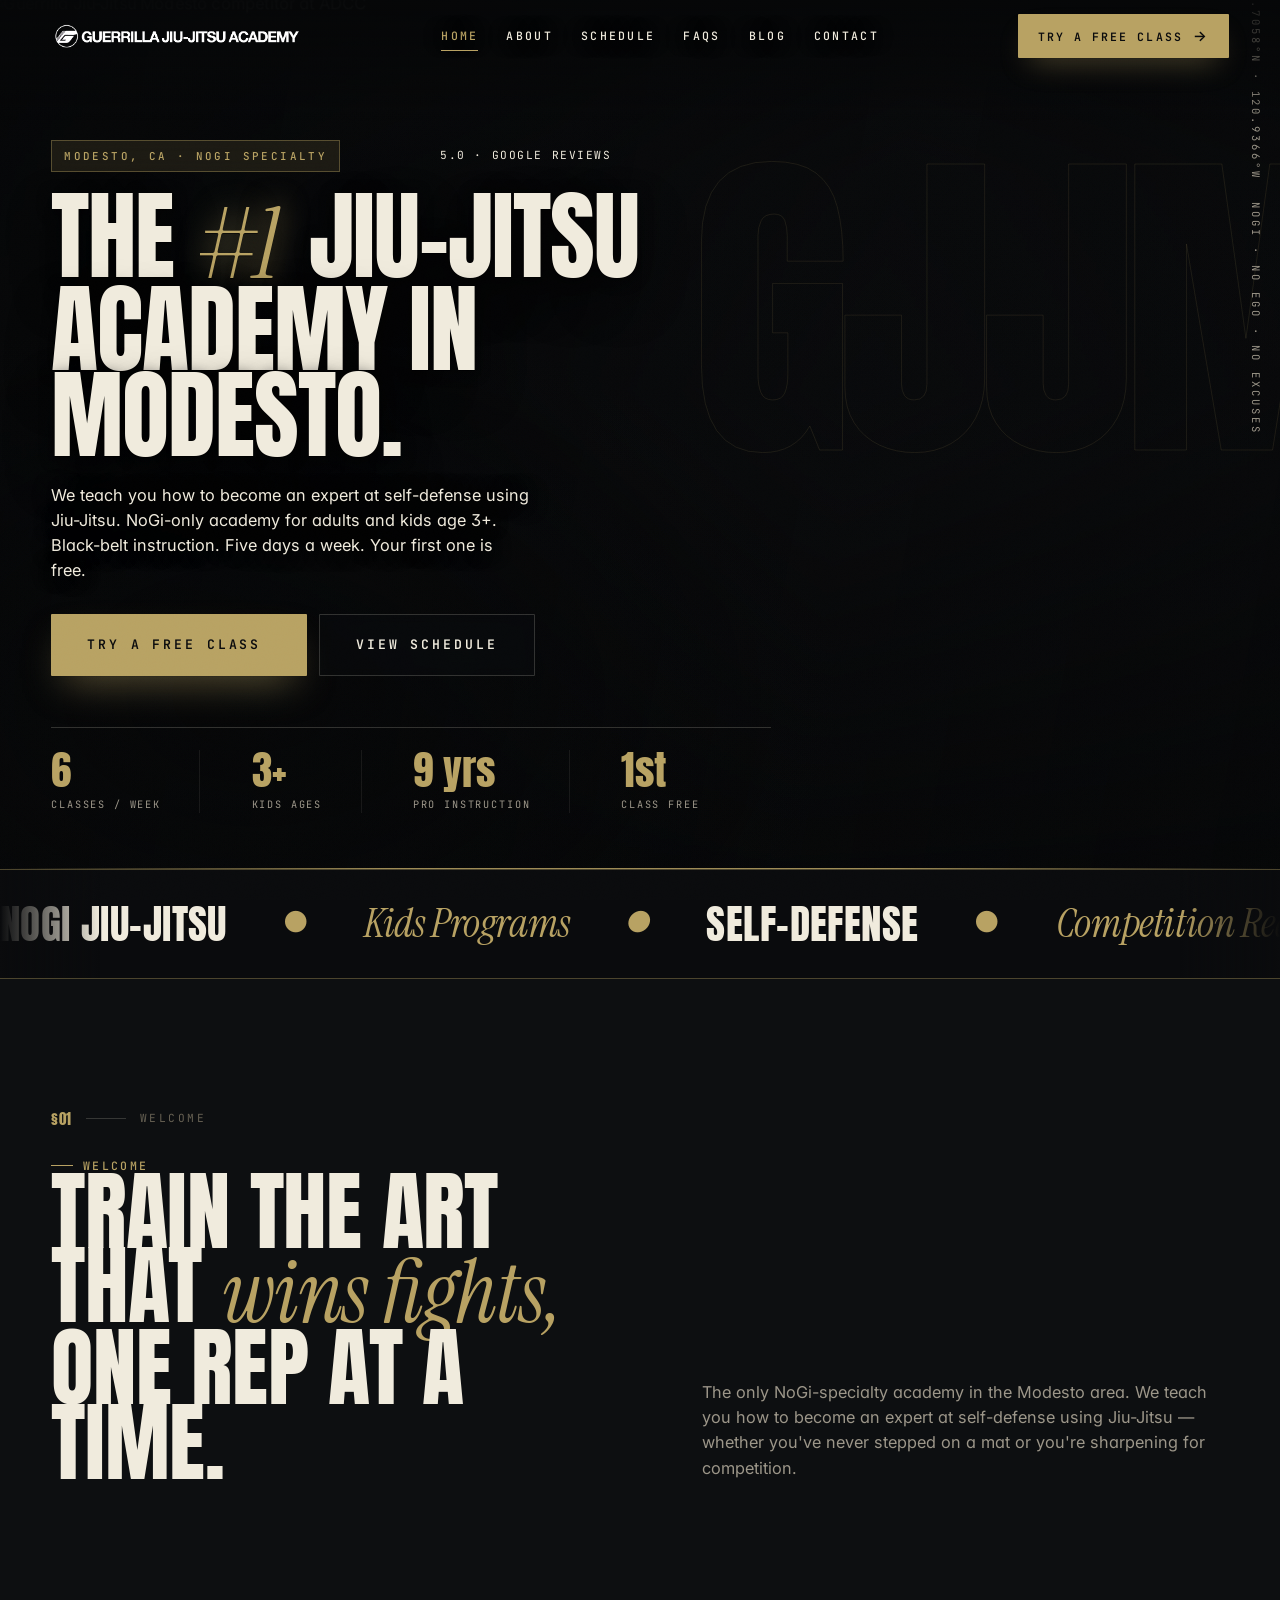
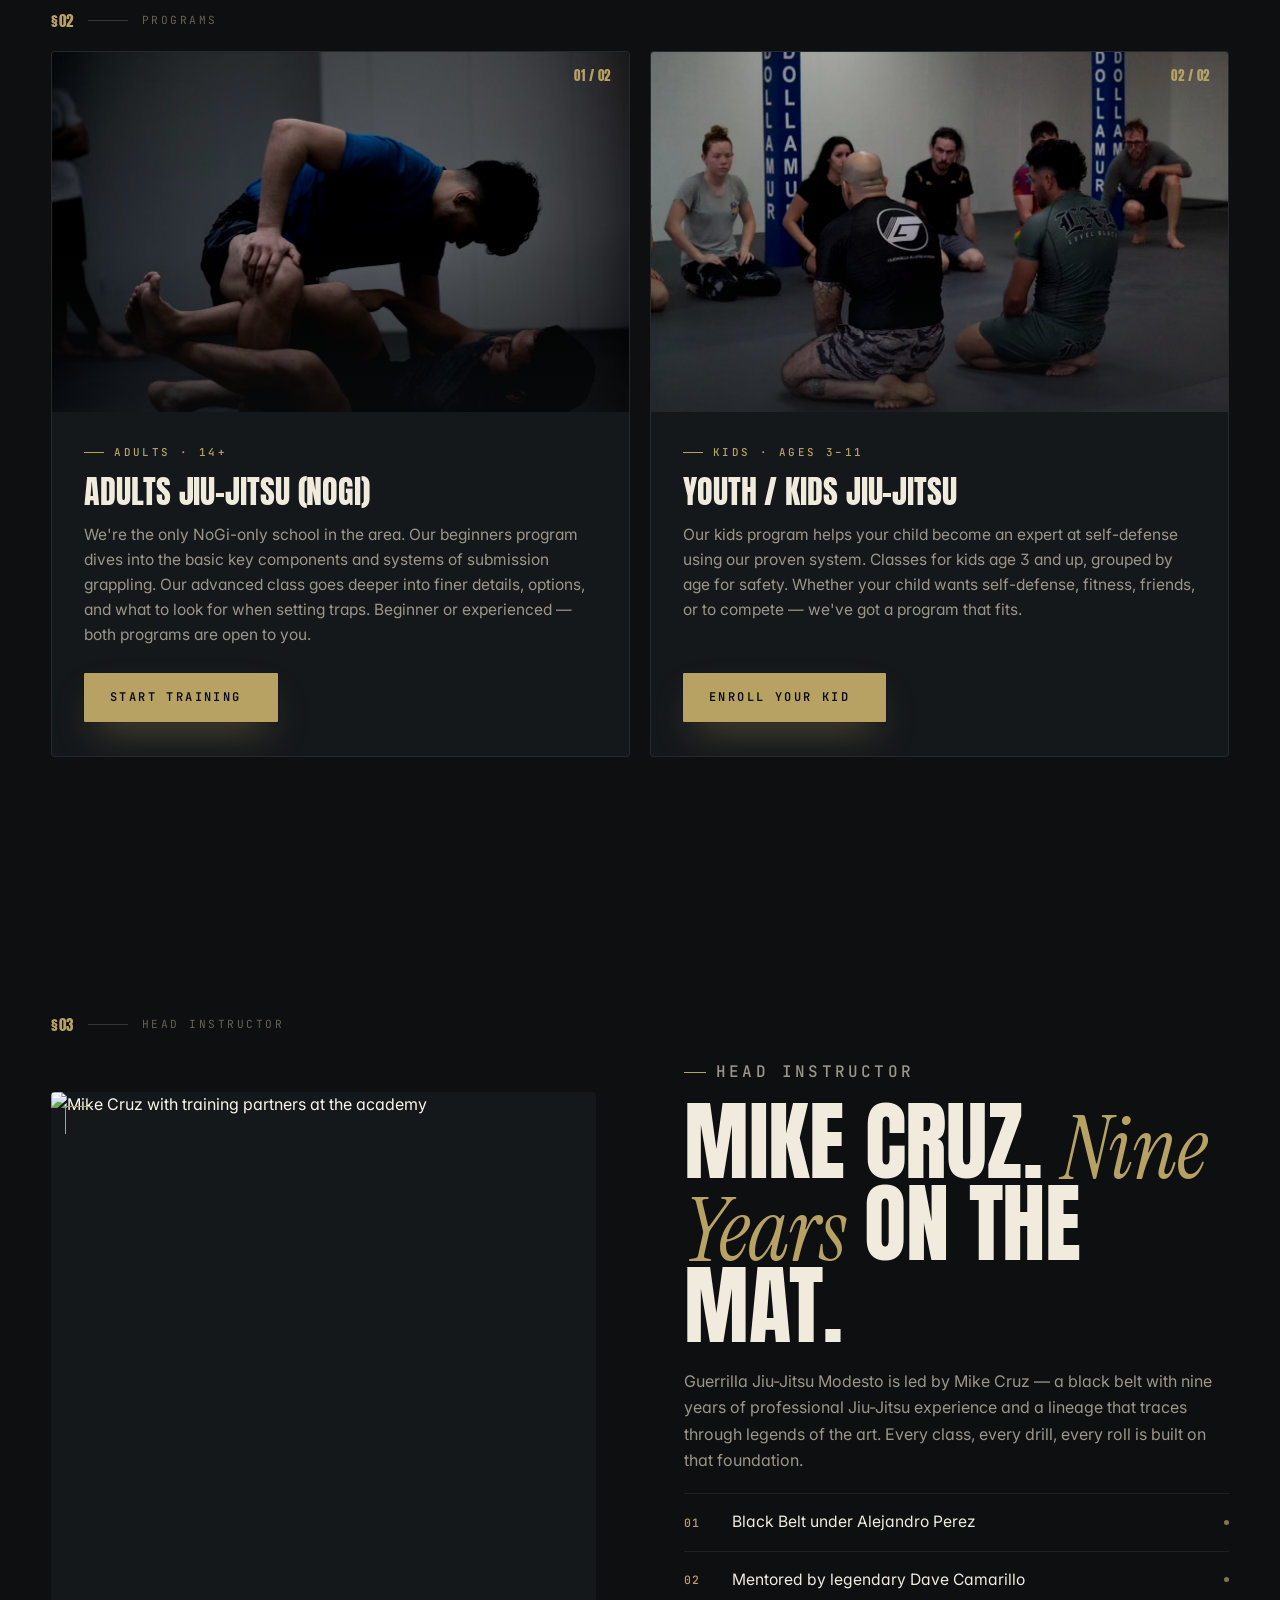
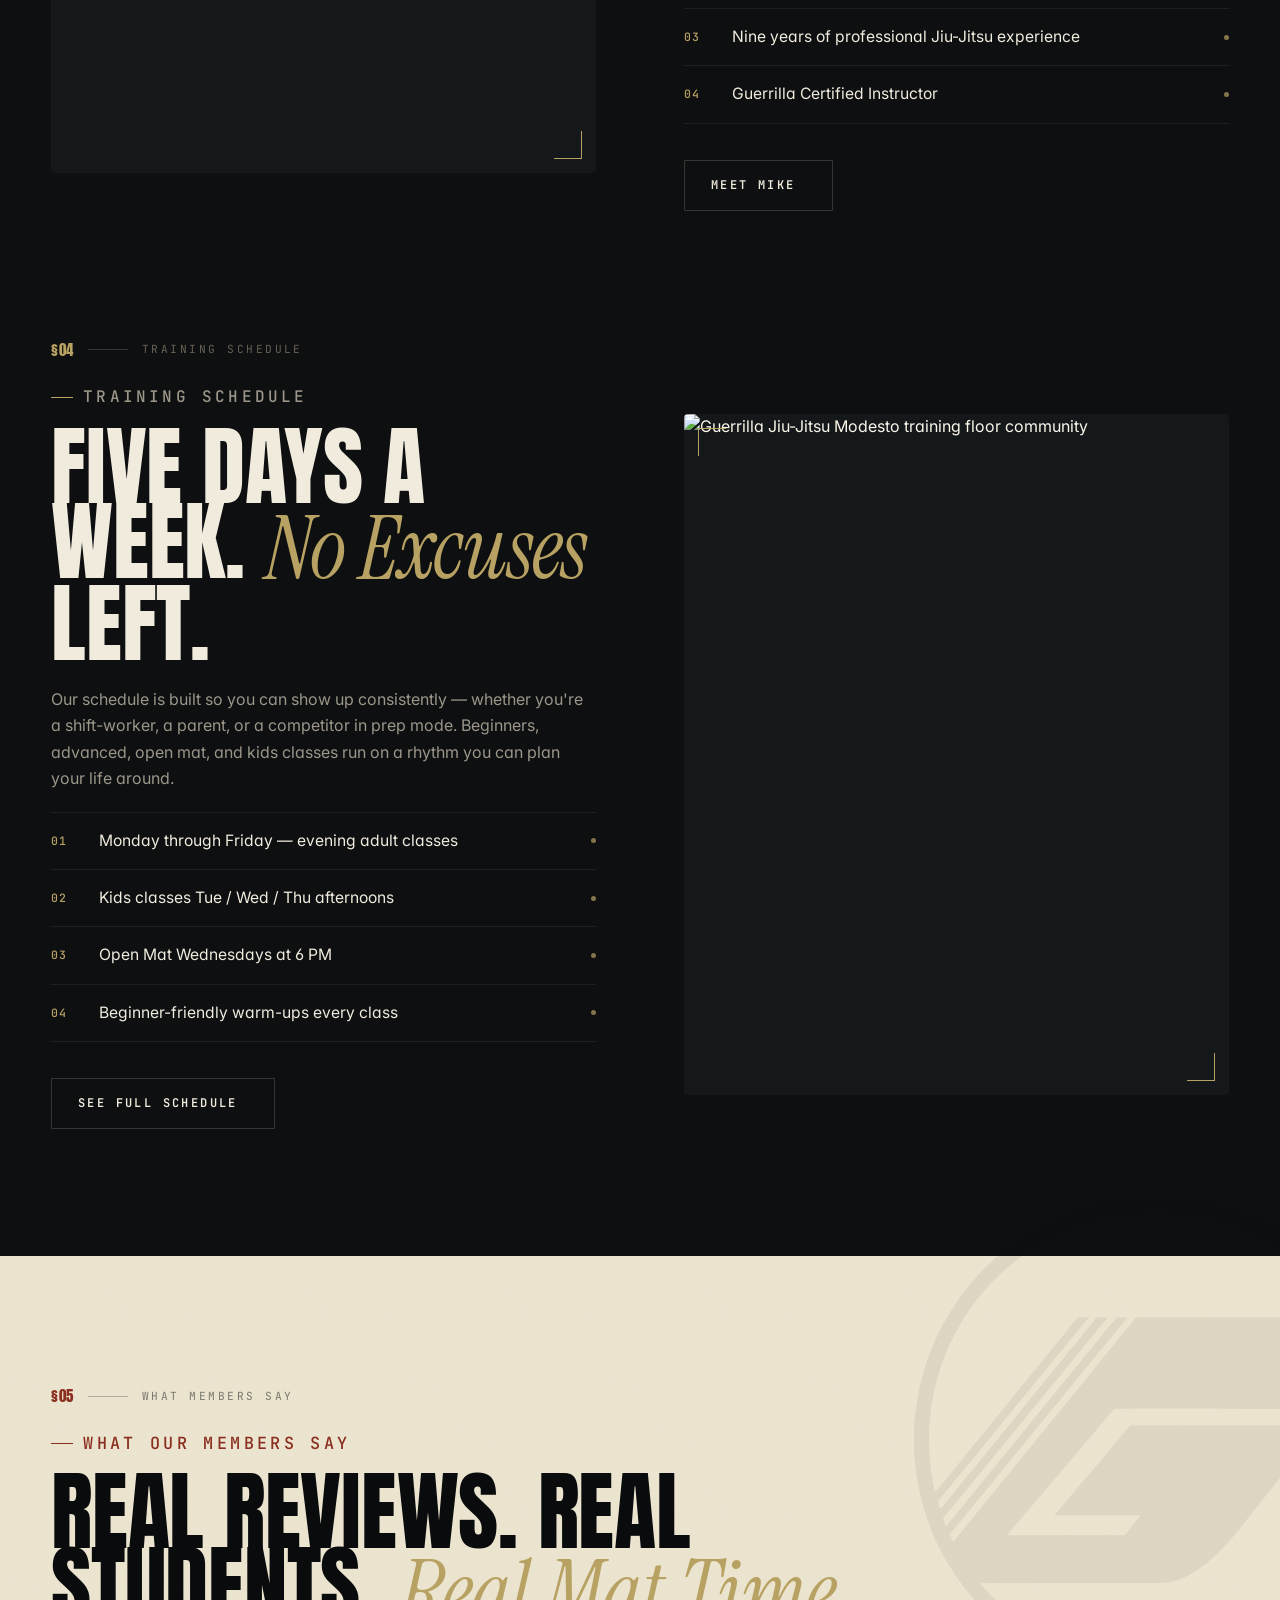
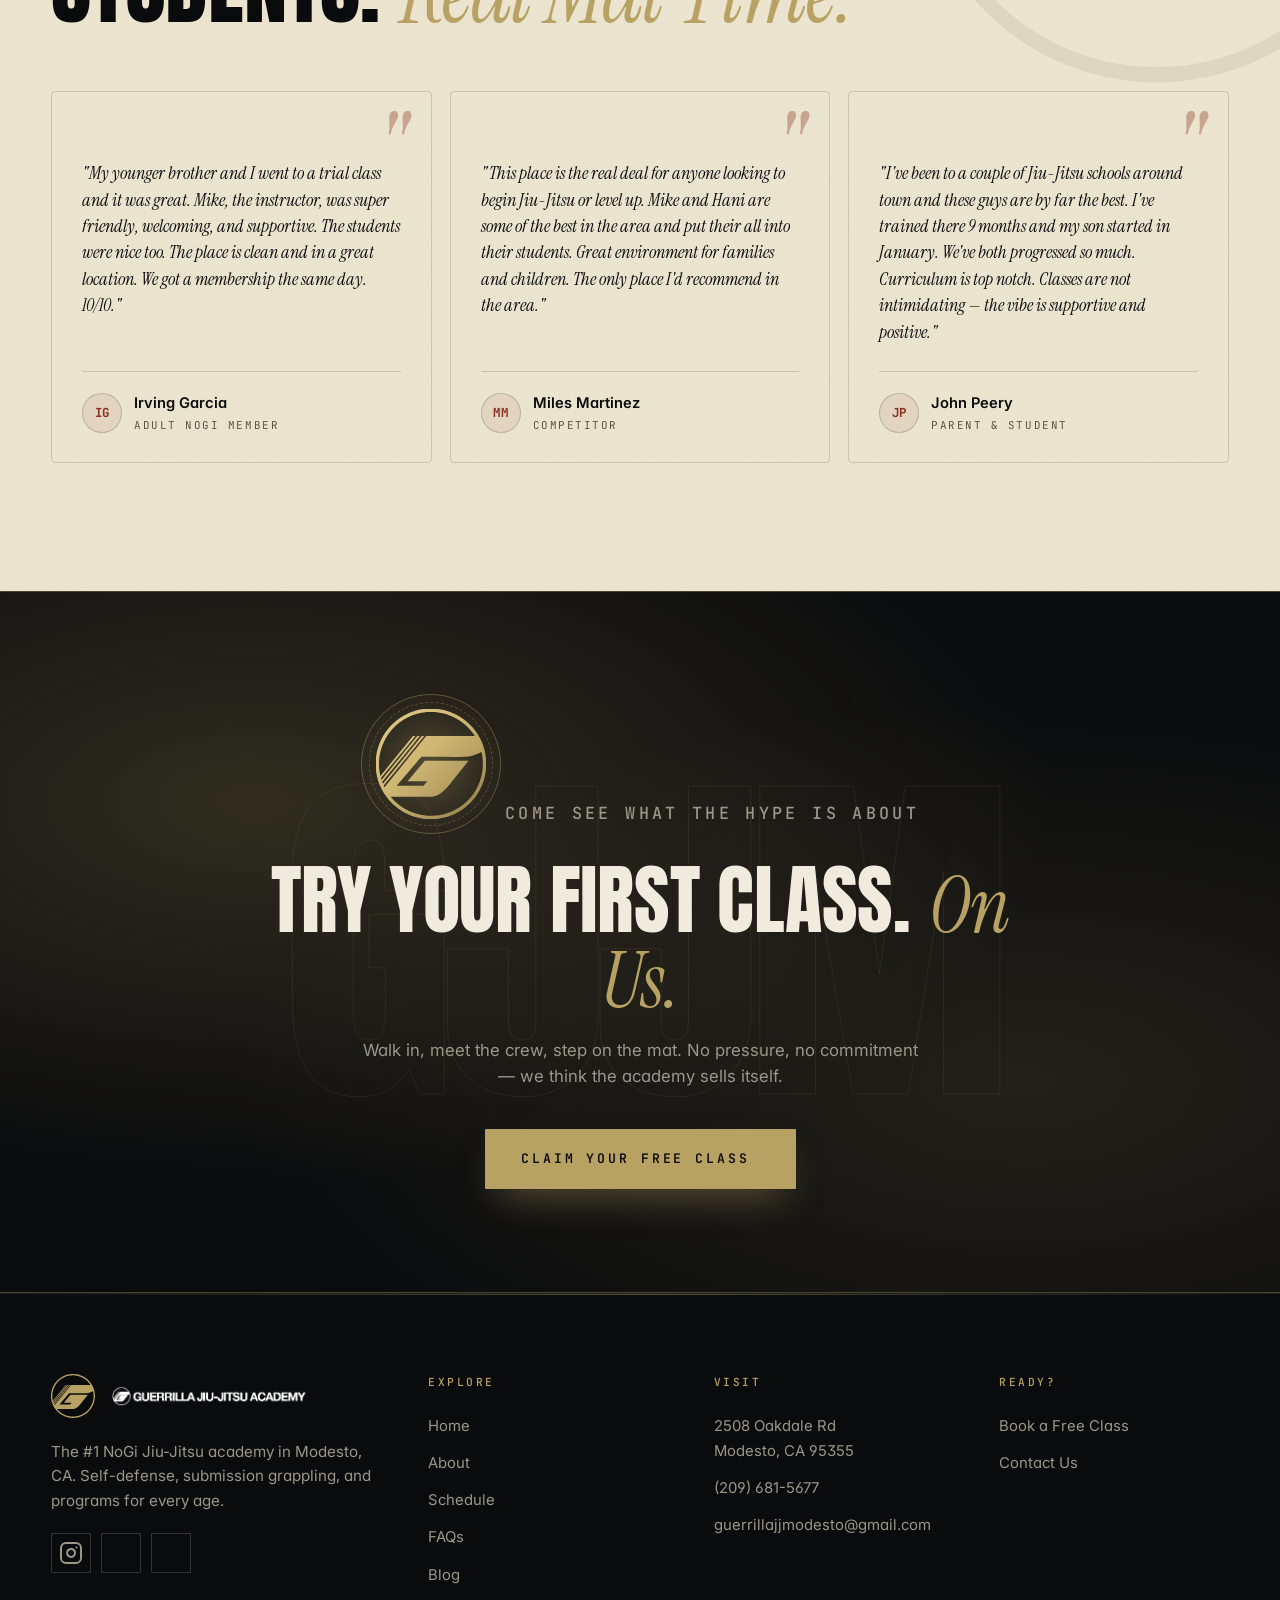
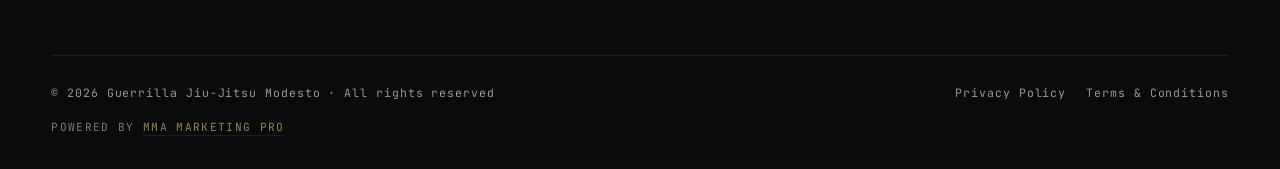
==== commit b3ec8014: "Fix schedule wording and Instagram footer icon - Update copy from "Six Classes a Week" / "6 classes " ====
--- a/index.html
+++ b/index.html
@@ -4,19 +4,19 @@
 <meta charset="UTF-8">
 <meta name="viewport" content="width=device-width, initial-scale=1.0">
 <title>Guerrilla Jiu-Jitsu Modesto | #1 NoGi BJJ Academy in Modesto, CA</title>
-<meta name="description" content="Modesto's #1 Jiu-Jitsu academy. NoGi-specialty BJJ for adults and kids age 3+. Black-belt instruction, 6 classes per week. Try your first class free.">
+<meta name="description" content="Modesto's #1 Jiu-Jitsu academy. NoGi-specialty BJJ for adults and kids age 3+. Black-belt instruction, 5 days a week. Try your first class free.">
 <link rel="canonical" href="https://guerrillajiujitsumodesto.com/">
 <meta name="robots" content="index,follow">
 <meta name="author" content="Guerrilla Jiu-Jitsu Modesto">
 <meta property="og:type" content="website">
 <meta property="og:title" content="Guerrilla Jiu-Jitsu Modesto | #1 NoGi BJJ Academy in Modesto, CA">
-<meta property="og:description" content="Modesto's #1 Jiu-Jitsu academy. NoGi-specialty BJJ for adults and kids age 3+. Black-belt instruction, 6 classes per week. Try your first class free.">
+<meta property="og:description" content="Modesto's #1 Jiu-Jitsu academy. NoGi-specialty BJJ for adults and kids age 3+. Black-belt instruction, 5 days a week. Try your first class free.">
 <meta property="og:url" content="https://guerrillajiujitsumodesto.com/">
 <meta property="og:image" content="https://guerrillajiujitsumodesto.com/images/hero/IMG_1537.JPG">
 <meta property="og:site_name" content="Guerrilla Jiu-Jitsu Modesto">
 <meta name="twitter:card" content="summary_large_image">
 <meta name="twitter:title" content="Guerrilla Jiu-Jitsu Modesto | #1 NoGi BJJ Academy in Modesto, CA">
-<meta name="twitter:description" content="Modesto's #1 Jiu-Jitsu academy. NoGi-specialty BJJ for adults and kids age 3+. Black-belt instruction, 6 classes per week. Try your first class free.">
+<meta name="twitter:description" content="Modesto's #1 Jiu-Jitsu academy. NoGi-specialty BJJ for adults and kids age 3+. Black-belt instruction, 5 days a week. Try your first class free.">
 <meta name="twitter:image" content="https://guerrillajiujitsumodesto.com/images/hero/IMG_1537.JPG">
 <link rel="icon" type="image/webp" href="images/logo/logo-circle.webp">
 <link rel="apple-touch-icon" href="images/logo/logo-circle.webp">
@@ -83,7 +83,7 @@
       </span>
     </div>
     <h1 class="display">The <span class="accent">#1</span> Jiu-Jitsu Academy in Modesto.</h1>
-    <p class="lead">We teach you how to become an expert at self-defense using Jiu-Jitsu. NoGi-only academy for adults and kids age 3+. Black-belt instruction. Six classes a week. Your first one is free.</p>
+    <p class="lead">We teach you how to become an expert at self-defense using Jiu-Jitsu. NoGi-only academy for adults and kids age 3+. Black-belt instruction. Five days a week. Your first one is free.</p>
     <div class="hero-ctas">
       <button class="btn btn-primary btn-large" data-cta="lead-modal">Try a Free Class <i data-lucide="arrow-right"></i></button>
       <a href="services.html" class="btn btn-ghost btn-large">View Schedule</a>
@@ -194,7 +194,7 @@
       </div>
       <div class="feature-copy">
         <p class="eyebrow">Training Schedule</p>
-        <h2 class="display">Six Classes a Week. <em>No Excuses</em> Left.</h2>
+        <h2 class="display">Five Days a Week. <em>No Excuses</em> Left.</h2>
         <p>Our schedule is built so you can show up consistently — whether you're a shift-worker, a parent, or a competitor in prep mode. Beginners, advanced, open mat, and kids classes run on a rhythm you can plan your life around.</p>
         <ul class="feature-list">
           <li>Monday through Friday — evening adult classes</li>
@@ -285,7 +285,7 @@
         </div>
         <p>The #1 NoGi Jiu-Jitsu academy in Modesto, CA. Self-defense, submission grappling, and programs for every age.</p>
         <div class="footer-social">
-          <a href="http://instagram.com/guerrillajjmodesto" target="_blank" rel="noopener" aria-label="Instagram"><i data-lucide="instagram"></i></a>
+          <a href="http://instagram.com/guerrillajjmodesto" target="_blank" rel="noopener" aria-label="Instagram"><svg xmlns="http://www.w3.org/2000/svg" width="24" height="24" viewBox="0 0 24 24" fill="none" stroke="currentColor" stroke-width="2" stroke-linecap="round" stroke-linejoin="round" class="lucide lucide-instagram"><rect width="20" height="20" x="2" y="2" rx="5" ry="5"/><path d="M16 11.37A4 4 0 1 1 12.63 8 4 4 0 0 1 16 11.37z"/><line x1="17.5" x2="17.51" y1="6.5" y2="6.5"/></svg></a>
           <a href="mailto:guerrillajjmodesto@gmail.com" aria-label="Email"><i data-lucide="mail"></i></a>
           <a href="tel:+12096815677" aria-label="Phone"><i data-lucide="phone"></i></a>
         </div>
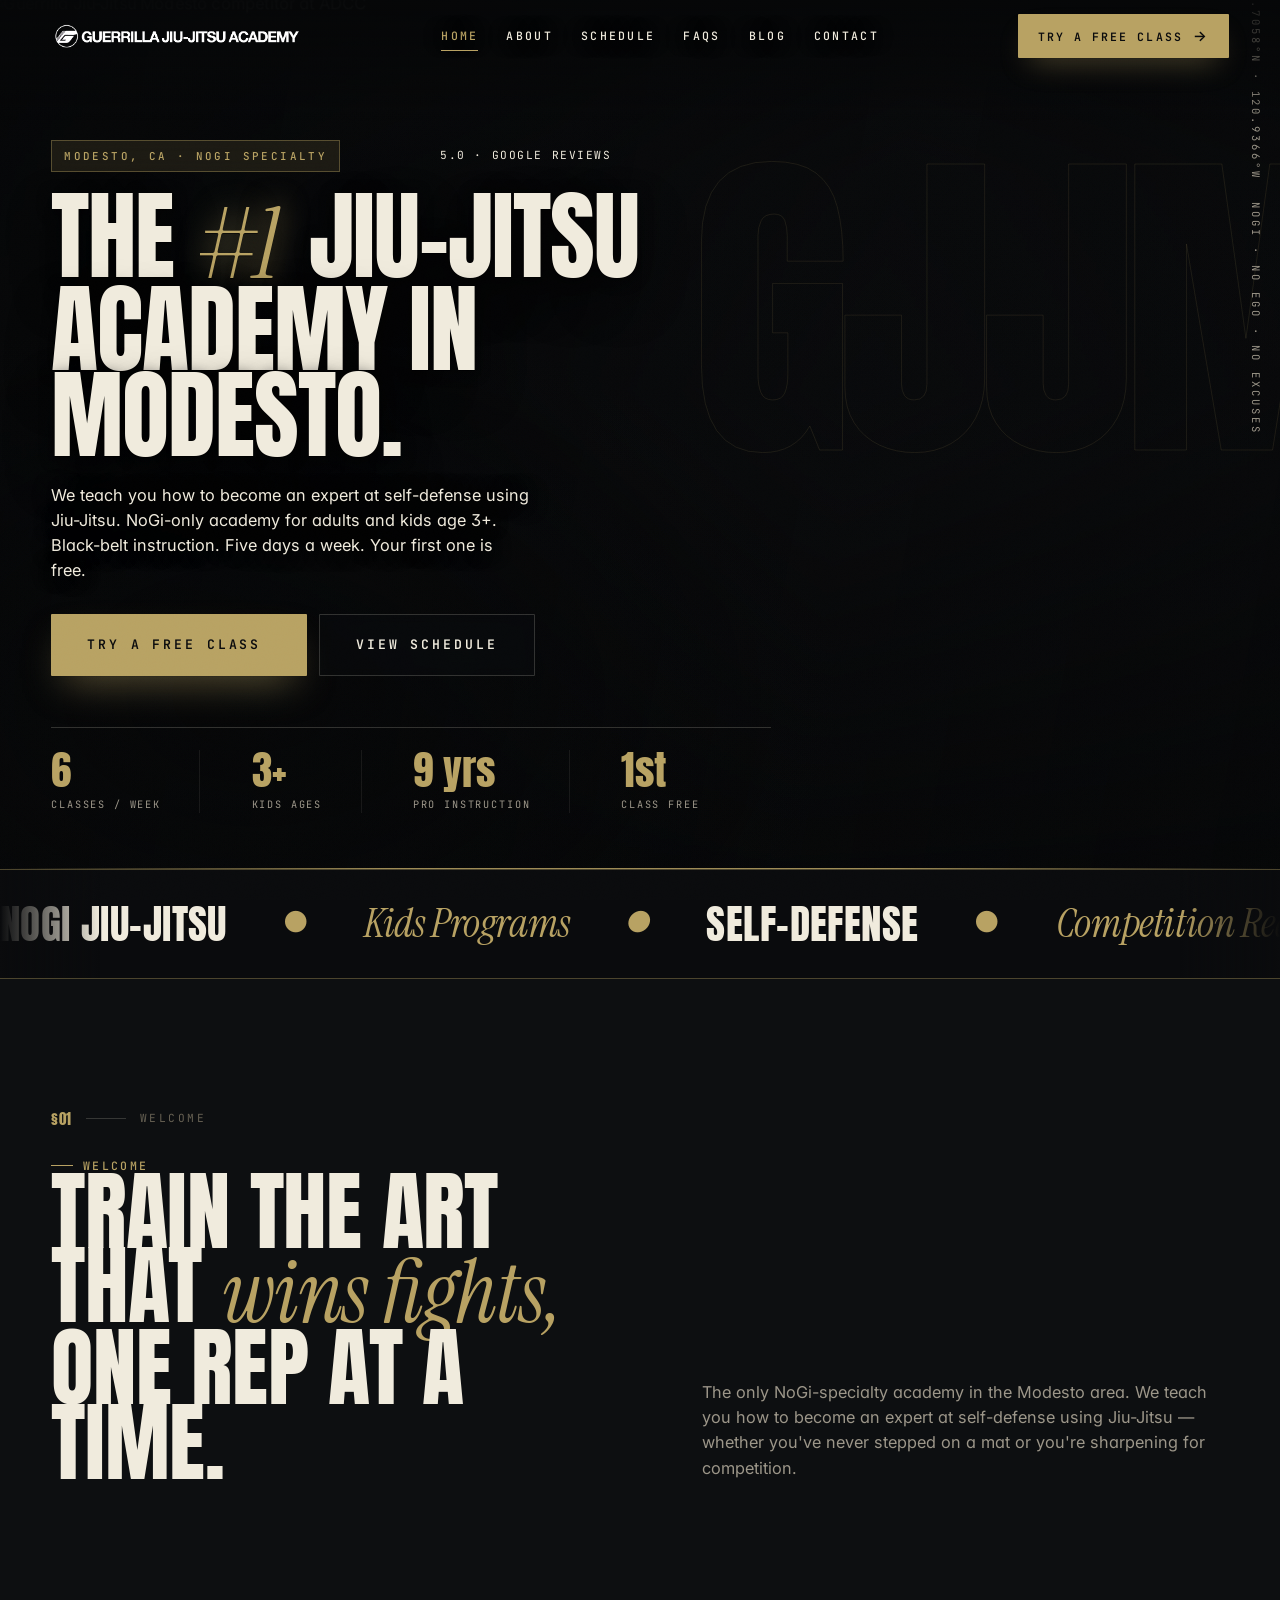
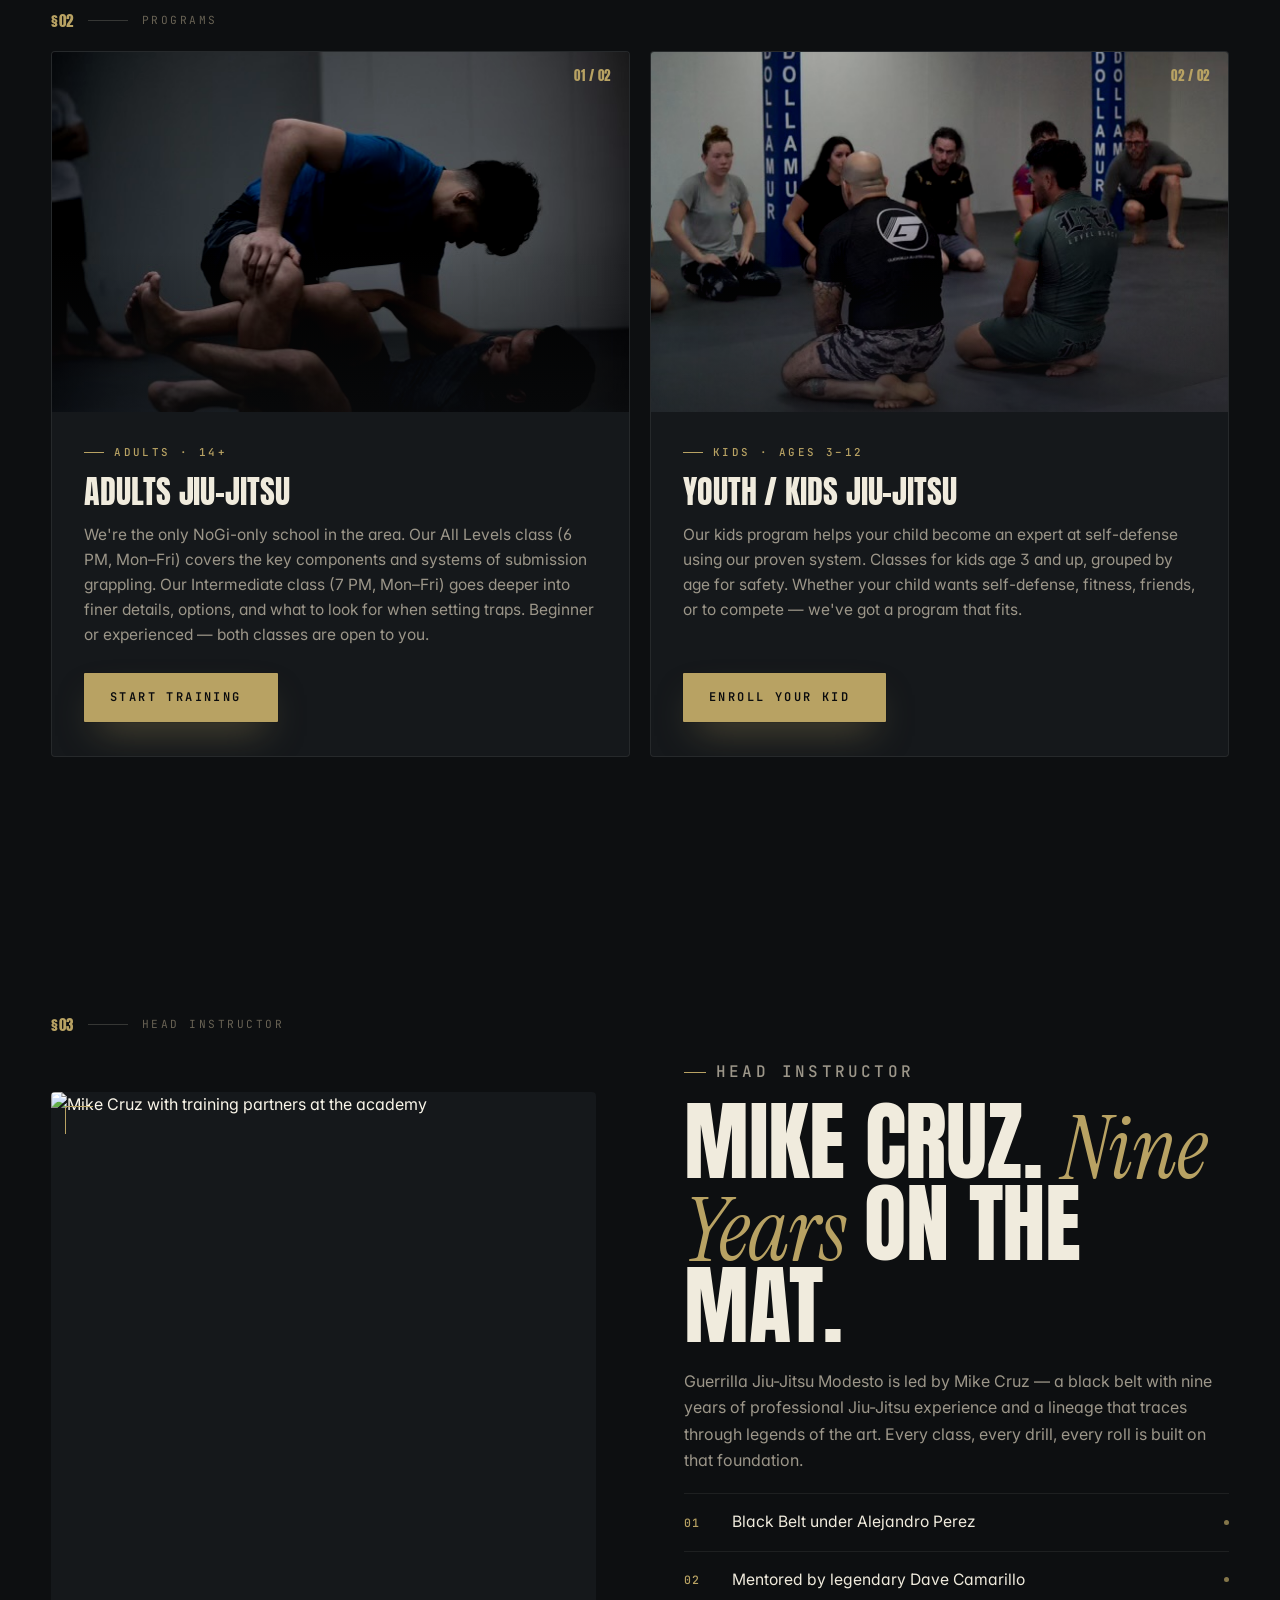
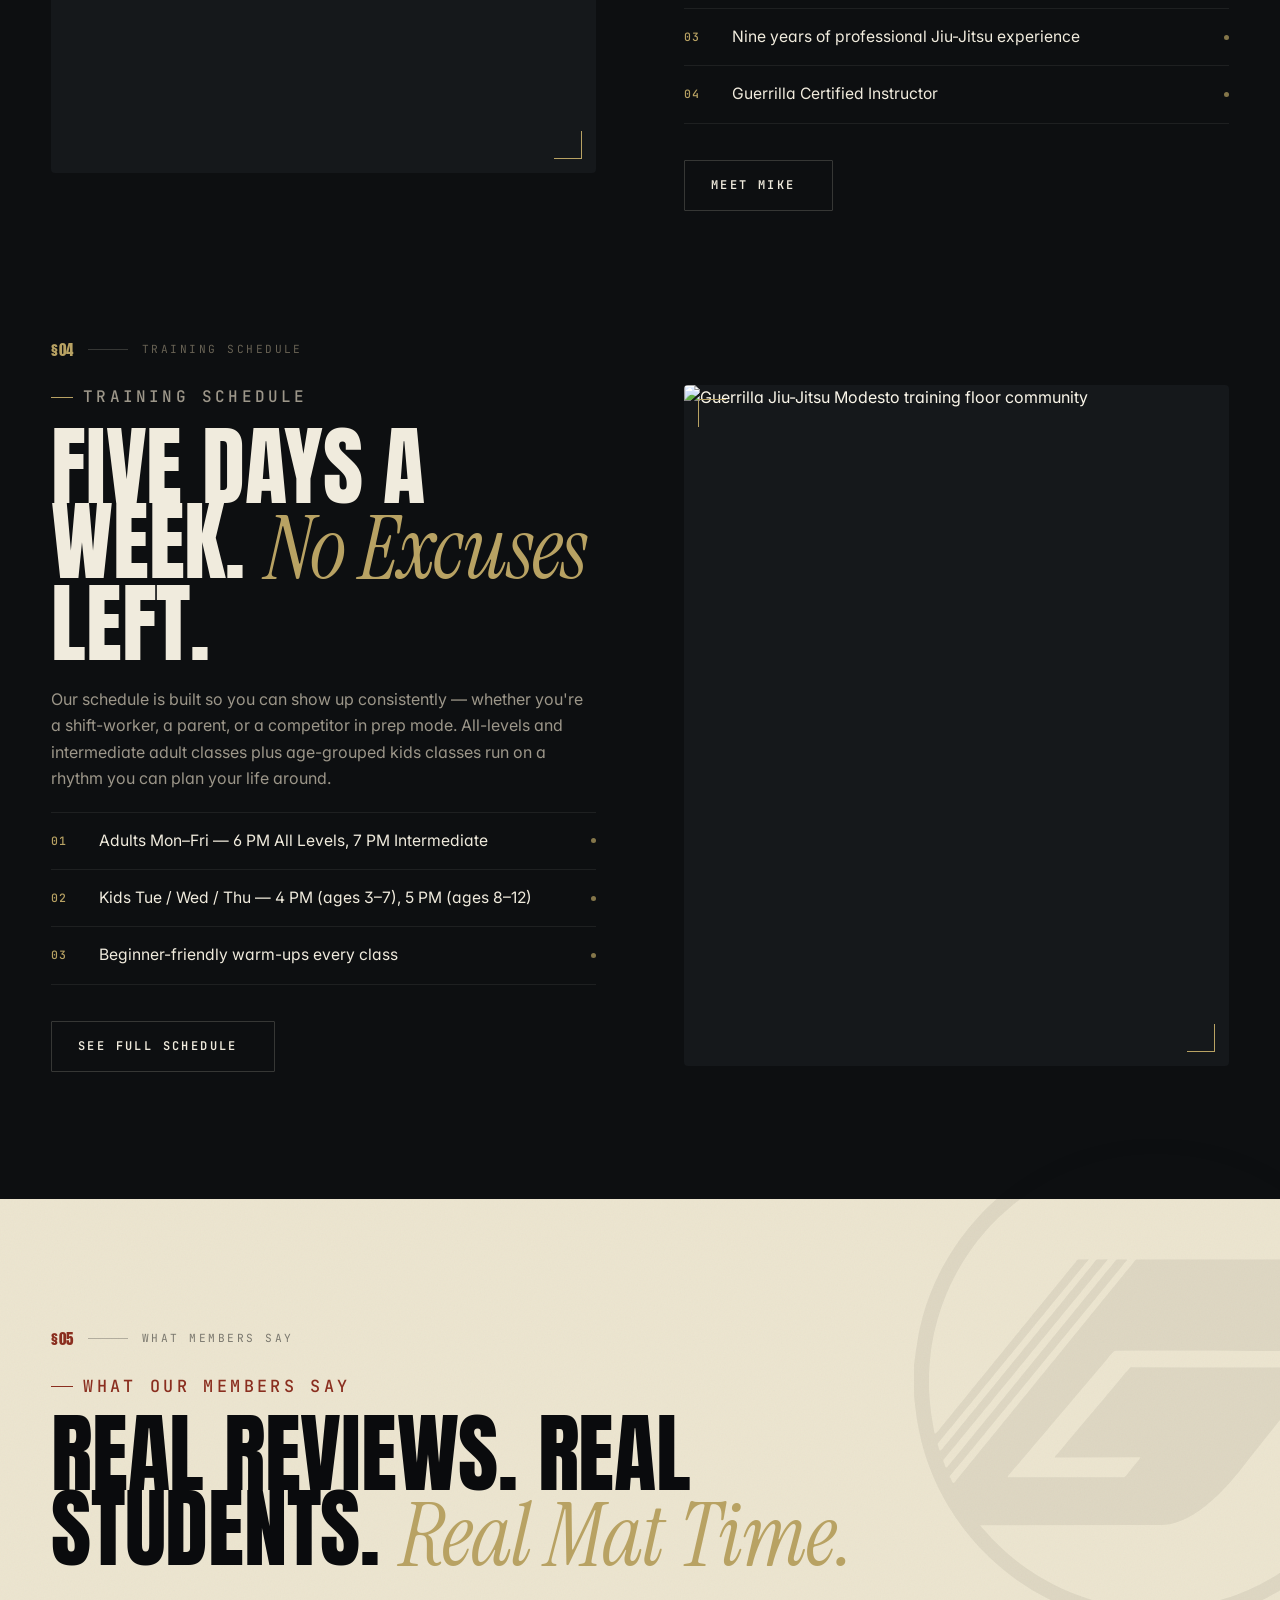
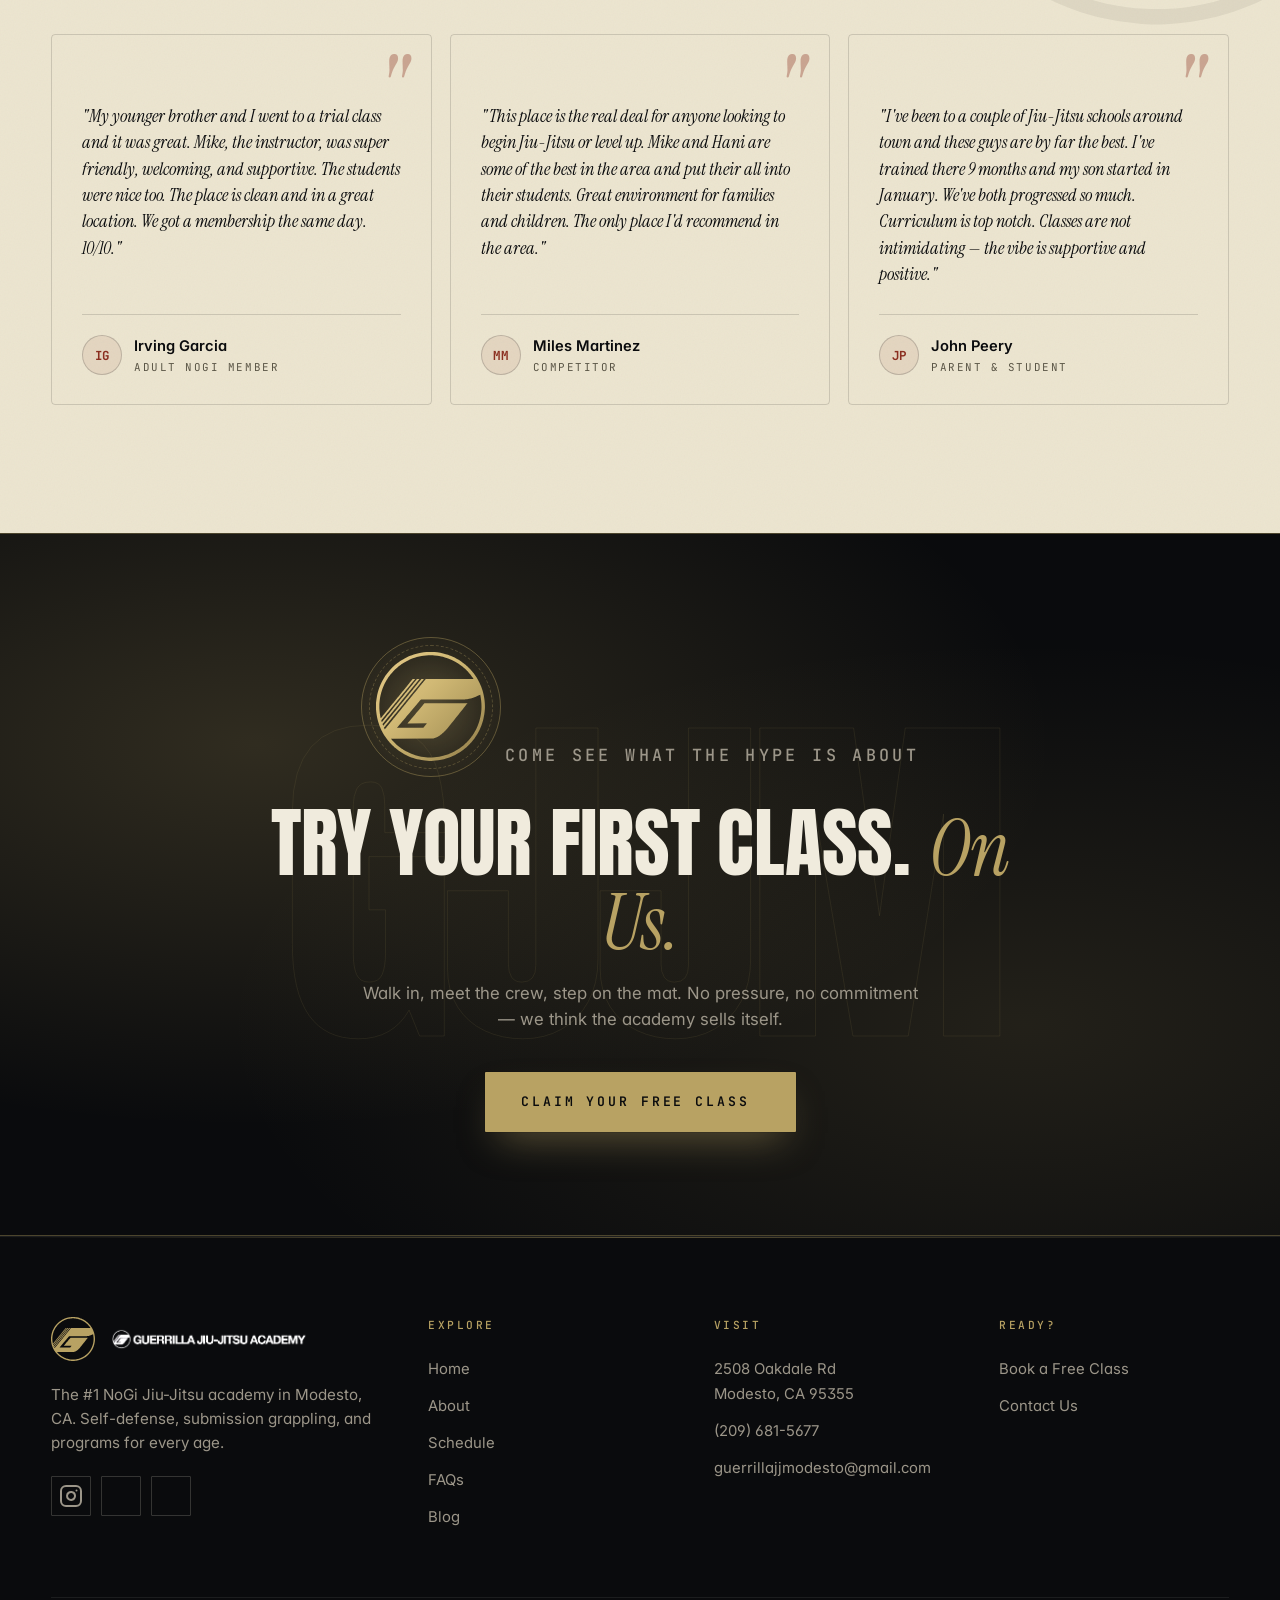
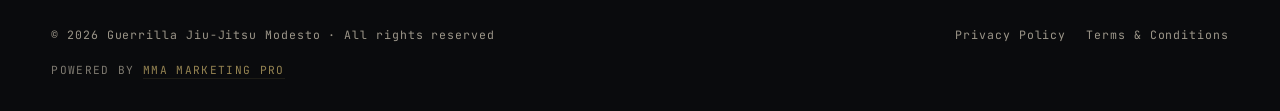
==== commit be896550: "Update class schedule, split kids program by age, wire new calendars Adult classes are now All Level" ====
--- a/index.html
+++ b/index.html
@@ -140,8 +140,8 @@
         </div>
         <div class="program-card-body">
           <div class="program-card-tag">Adults · 14+</div>
-          <h3 class="display">Adults Jiu-Jitsu (NoGi)</h3>
-          <p>We're the only NoGi-only school in the area. Our beginners program dives into the basic key components and systems of submission grappling. Our advanced class goes deeper into finer details, options, and what to look for when setting traps. Beginner or experienced — both programs are open to you.</p>
+          <h3 class="display">Adults Jiu-Jitsu</h3>
+          <p>We're the only NoGi-only school in the area. Our All Levels class (6 PM, Mon–Fri) covers the key components and systems of submission grappling. Our Intermediate class (7 PM, Mon–Fri) goes deeper into finer details, options, and what to look for when setting traps. Beginner or experienced — both classes are open to you.</p>
           <button class="btn btn-primary" data-cta="lead-modal" data-program="adults-jiu-jitsu">Start Training <i data-lucide="arrow-right"></i></button>
         </div>
       </article>
@@ -150,7 +150,7 @@
           <img src="images/gallery/IMG_3785.jpg" alt="Group class at Guerrilla Jiu-Jitsu Modesto" loading="lazy" decoding="async">
         </div>
         <div class="program-card-body">
-          <div class="program-card-tag">Kids · Ages 3–11</div>
+          <div class="program-card-tag">Kids · Ages 3–12</div>
           <h3 class="display">Youth / Kids Jiu-Jitsu</h3>
           <p>Our kids program helps your child become an expert at self-defense using our proven system. Classes for kids age 3 and up, grouped by age for safety. Whether your child wants self-defense, fitness, friends, or to compete — we've got a program that fits.</p>
           <button class="btn btn-primary" data-cta="lead-modal" data-program="kids-jiu-jitsu">Enroll Your Kid <i data-lucide="arrow-right"></i></button>
@@ -195,11 +195,10 @@
       <div class="feature-copy">
         <p class="eyebrow">Training Schedule</p>
         <h2 class="display">Five Days a Week. <em>No Excuses</em> Left.</h2>
-        <p>Our schedule is built so you can show up consistently — whether you're a shift-worker, a parent, or a competitor in prep mode. Beginners, advanced, open mat, and kids classes run on a rhythm you can plan your life around.</p>
+        <p>Our schedule is built so you can show up consistently — whether you're a shift-worker, a parent, or a competitor in prep mode. All-levels and intermediate adult classes plus age-grouped kids classes run on a rhythm you can plan your life around.</p>
         <ul class="feature-list">
-          <li>Monday through Friday — evening adult classes</li>
-          <li>Kids classes Tue / Wed / Thu afternoons</li>
-          <li>Open Mat Wednesdays at 6 PM</li>
+          <li>Adults Mon–Fri — 6 PM All Levels, 7 PM Intermediate</li>
+          <li>Kids Tue / Wed / Thu — 4 PM (ages 3–7), 5 PM (ages 8–12)</li>
           <li>Beginner-friendly warm-ups every class</li>
         </ul>
         <a href="services.html" class="btn btn-ghost">See Full Schedule <i data-lucide="arrow-right"></i></a>
@@ -373,7 +372,8 @@
         <select id="lm-program" name="program" required>
           <option value="">Choose a program…</option>
           <option value="adults-jiu-jitsu">Adult Jiu-Jitsu</option>
-          <option value="kids-jiu-jitsu">Kids Jiu-Jitsu</option>
+          <option value="kids-jiu-jitsu-3-7">Kids Jiu-Jitsu (Ages 3–7)</option>
+          <option value="kids-jiu-jitsu-8-12">Kids Jiu-Jitsu (Ages 8–12)</option>
         </select>
         <div class="lead-modal__error">Please choose a program.</div>
       </div>
@@ -388,6 +388,6 @@
 <script type="application/ld+json">{"@context":"https://schema.org","@type":"Organization","name":"Guerrilla Jiu-Jitsu Modesto","url":"https://guerrillajiujitsumodesto.com/","logo":"https://guerrillajiujitsumodesto.com/images/logo/logo-wordmark.png","sameAs":["http://instagram.com/guerrillajjmodesto"]}</script>
 <script type="application/ld+json">{"@context":"https://schema.org","@type":"WebSite","name":"Guerrilla Jiu-Jitsu Modesto","url":"https://guerrillajiujitsumodesto.com/"}</script>
 <script type="application/ld+json">{"@context":"https://schema.org","@type":"LocalBusiness","name":"Guerrilla Jiu-Jitsu Modesto","url":"https://guerrillajiujitsumodesto.com/","aggregateRating":{"@type":"AggregateRating","ratingValue":"5.0","reviewCount":"6","bestRating":"5"},"review":[{"@type":"Review","author":{"@type":"Person","name":"Irving Garcia"},"reviewRating":{"@type":"Rating","ratingValue":"5"},"reviewBody":"My younger brother and I went to a trial class and it was great. Mike, the instructor, was super friendly, welcoming, and supportive. 10/10."},{"@type":"Review","author":{"@type":"Person","name":"Miles Martinez"},"reviewRating":{"@type":"Rating","ratingValue":"5"},"reviewBody":"This place is the real deal for anyone looking to begin Jiu-Jitsu or level up. Mike and Hani are some of the best in the area."},{"@type":"Review","author":{"@type":"Person","name":"John Peery"},"reviewRating":{"@type":"Rating","ratingValue":"5"},"reviewBody":"I've been to a couple of Jiu-Jitsu schools around town and these guys are by far the best. The curriculum here is top notch."}]}</script>
-<script type="application/ld+json">{"@context":"https://schema.org","@type":"FAQPage","mainEntity":[{"@type":"Question","name":"Is Brazilian Jiu-Jitsu suitable for beginners?","acceptedAnswer":{"@type":"Answer","text":"Yes. Brazilian Jiu-Jitsu is suitable for beginners of all ages and fitness levels. Our Adults NoGi Beginners class is specifically designed for people who have never stepped on a mat before."}},{"@type":"Question","name":"Do I need to be in shape to start training Brazilian Jiu-Jitsu?","acceptedAnswer":{"@type":"Answer","text":"No. Brazilian Jiu-Jitsu is for everyone, regardless of current fitness level. You'll get in shape by training."}},{"@type":"Question","name":"I'm worried about getting injured. Is Brazilian Jiu-Jitsu safe?","acceptedAnswer":{"@type":"Answer","text":"Brazilian Jiu-Jitsu emphasizes technique and control, not brute force. We teach tapping early and often to keep training safe."}},{"@type":"Question","name":"Can Brazilian Jiu-Jitsu help with self-defense?","acceptedAnswer":{"@type":"Answer","text":"Absolutely. Brazilian Jiu-Jitsu teaches effective self-defense techniques for individuals of all sizes and strengths."}},{"@type":"Question","name":"What can I expect in my first Brazilian Jiu-Jitsu class?","acceptedAnswer":{"@type":"Answer","text":"A light warm-up, foundational techniques, and drilling with a partner in a welcoming environment. You won't be thrown into live rolling on day one."}},{"@type":"Question","name":"What should I wear to a NoGi class?","acceptedAnswer":{"@type":"Answer","text":"Athletic shorts without zippers or pockets, and a rashguard or fitted t-shirt. No shoes on the mats."}},{"@type":"Question","name":"Do you offer a free trial class?","acceptedAnswer":{"@type":"Answer","text":"Yes — your first class is free."}},{"@type":"Question","name":"Can my child train here?","acceptedAnswer":{"@type":"Answer","text":"Yes. We have kids classes for ages 3 and up, grouped by age for a safe, age-appropriate experience."}}]}</script>
+<script type="application/ld+json">{"@context":"https://schema.org","@type":"FAQPage","mainEntity":[{"@type":"Question","name":"Is Brazilian Jiu-Jitsu suitable for beginners?","acceptedAnswer":{"@type":"Answer","text":"Yes. Brazilian Jiu-Jitsu is suitable for beginners of all ages and fitness levels. Our Jiu-Jitsu (All Levels) class is open to everyone — including people who have never stepped on a mat before."}},{"@type":"Question","name":"Do I need to be in shape to start training Brazilian Jiu-Jitsu?","acceptedAnswer":{"@type":"Answer","text":"No. Brazilian Jiu-Jitsu is for everyone, regardless of current fitness level. You'll get in shape by training."}},{"@type":"Question","name":"I'm worried about getting injured. Is Brazilian Jiu-Jitsu safe?","acceptedAnswer":{"@type":"Answer","text":"Brazilian Jiu-Jitsu emphasizes technique and control, not brute force. We teach tapping early and often to keep training safe."}},{"@type":"Question","name":"Can Brazilian Jiu-Jitsu help with self-defense?","acceptedAnswer":{"@type":"Answer","text":"Absolutely. Brazilian Jiu-Jitsu teaches effective self-defense techniques for individuals of all sizes and strengths."}},{"@type":"Question","name":"What can I expect in my first Brazilian Jiu-Jitsu class?","acceptedAnswer":{"@type":"Answer","text":"A light warm-up, foundational techniques, and drilling with a partner in a welcoming environment. You won't be thrown into live rolling on day one."}},{"@type":"Question","name":"What should I wear to a NoGi class?","acceptedAnswer":{"@type":"Answer","text":"Athletic shorts without zippers or pockets, and a rashguard or fitted t-shirt. No shoes on the mats."}},{"@type":"Question","name":"Do you offer a free trial class?","acceptedAnswer":{"@type":"Answer","text":"Yes — your first class is free."}},{"@type":"Question","name":"Can my child train here?","acceptedAnswer":{"@type":"Answer","text":"Yes. We have kids classes for ages 3 and up, grouped by age for a safe, age-appropriate experience."}}]}</script>
 </body>
 </html>
--- a/styles.css
+++ b/styles.css
@@ -920,6 +920,9 @@
 @media (max-width: 1100px) { .programs--four { grid-template-columns: repeat(2, 1fr); } }
 @media (max-width: 540px) { .programs--four { grid-template-columns: 1fr; } }
 
+.programs--three { grid-template-columns: repeat(3, 1fr); }
+@media (max-width: 900px) { .programs--three { grid-template-columns: 1fr; } }
+
 .program-card--text .program-card-body { padding: 34px 28px 32px; }
 .program-card--text::before {
   top: 16px; right: 18px;
@@ -1964,8 +1967,9 @@
 }
 .booking-calendar-wrap::before { top: 14px; left: 14px; border-width: 1px 0 0 1px; }
 .booking-calendar-wrap::after { bottom: 14px; right: 14px; border-width: 0 1px 1px 0; }
-.booking-calendar { min-height: 720px; }
+.booking-calendar { min-height: 1100px; }
 .booking-calendar[hidden] { display: none; }
+.booking-calendar iframe { display: block; width: 100%; }
 
 .program-switcher {
   margin-top: 40px;
